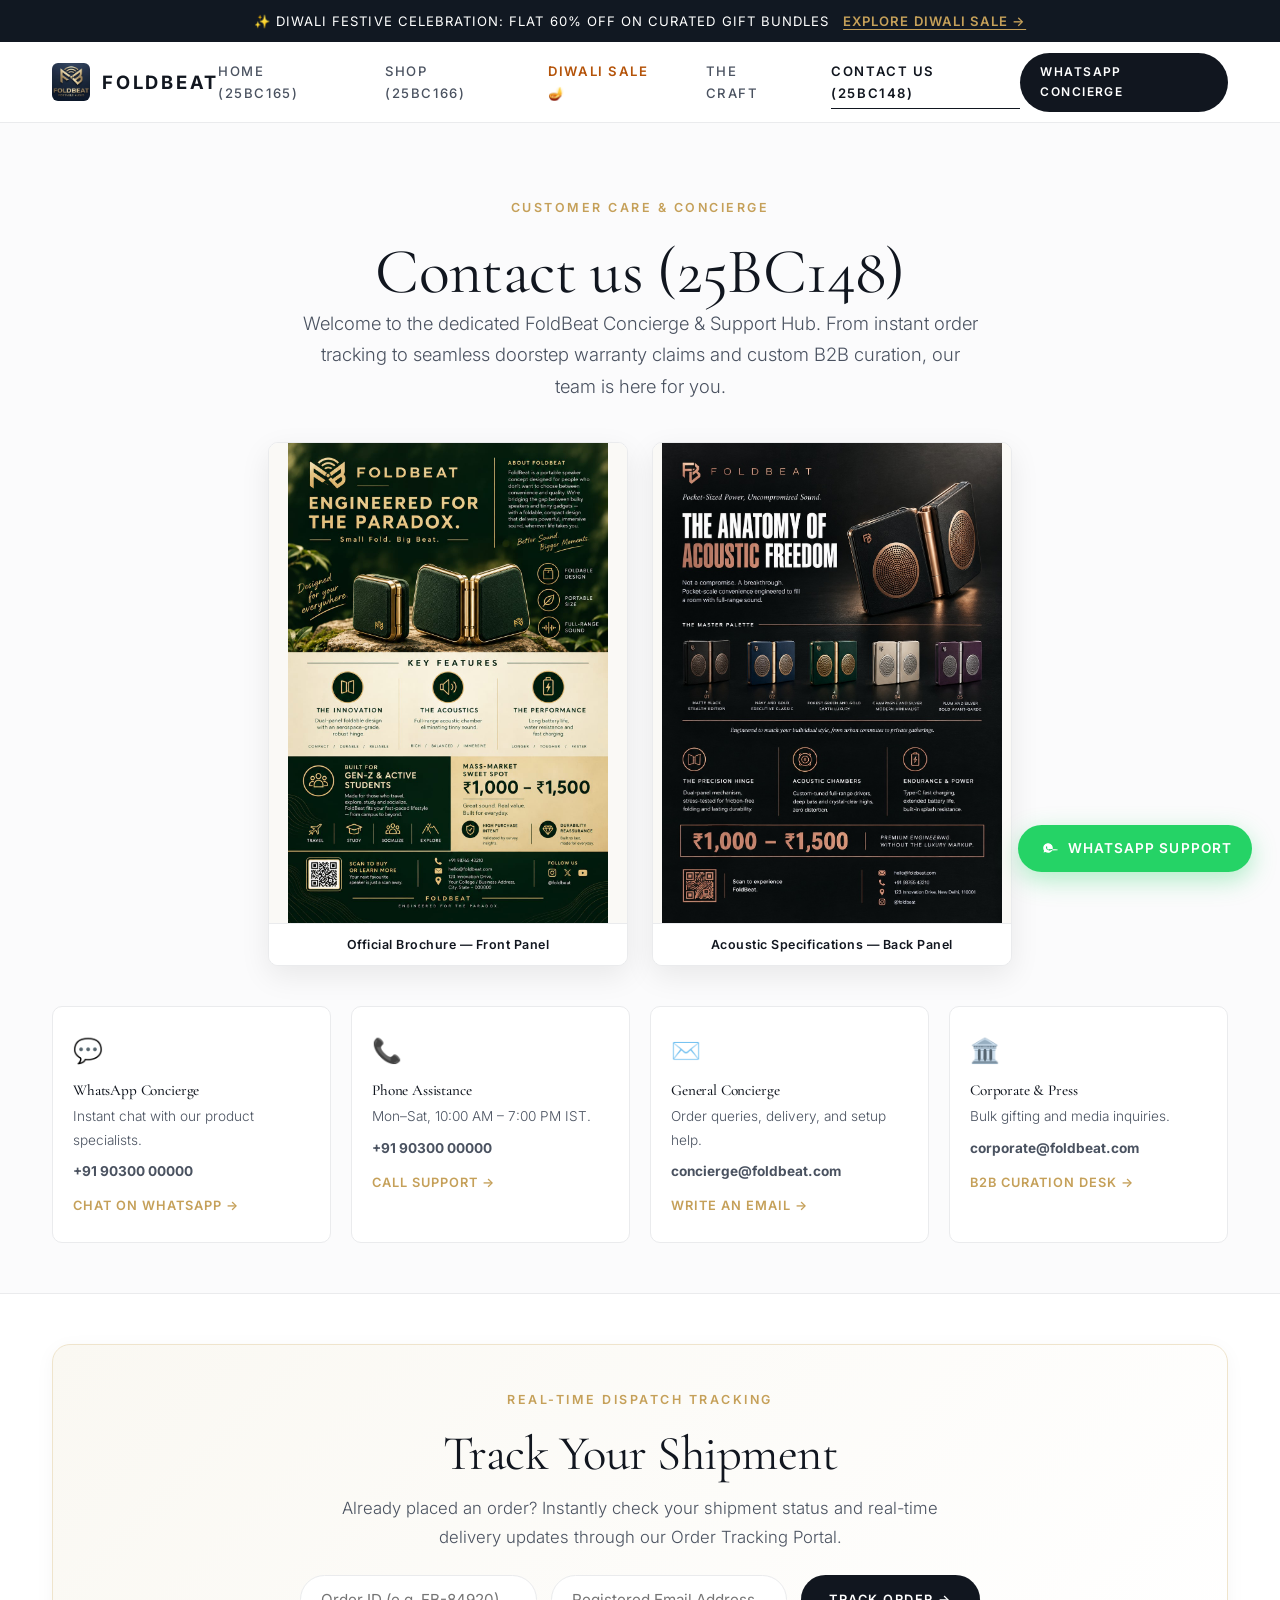
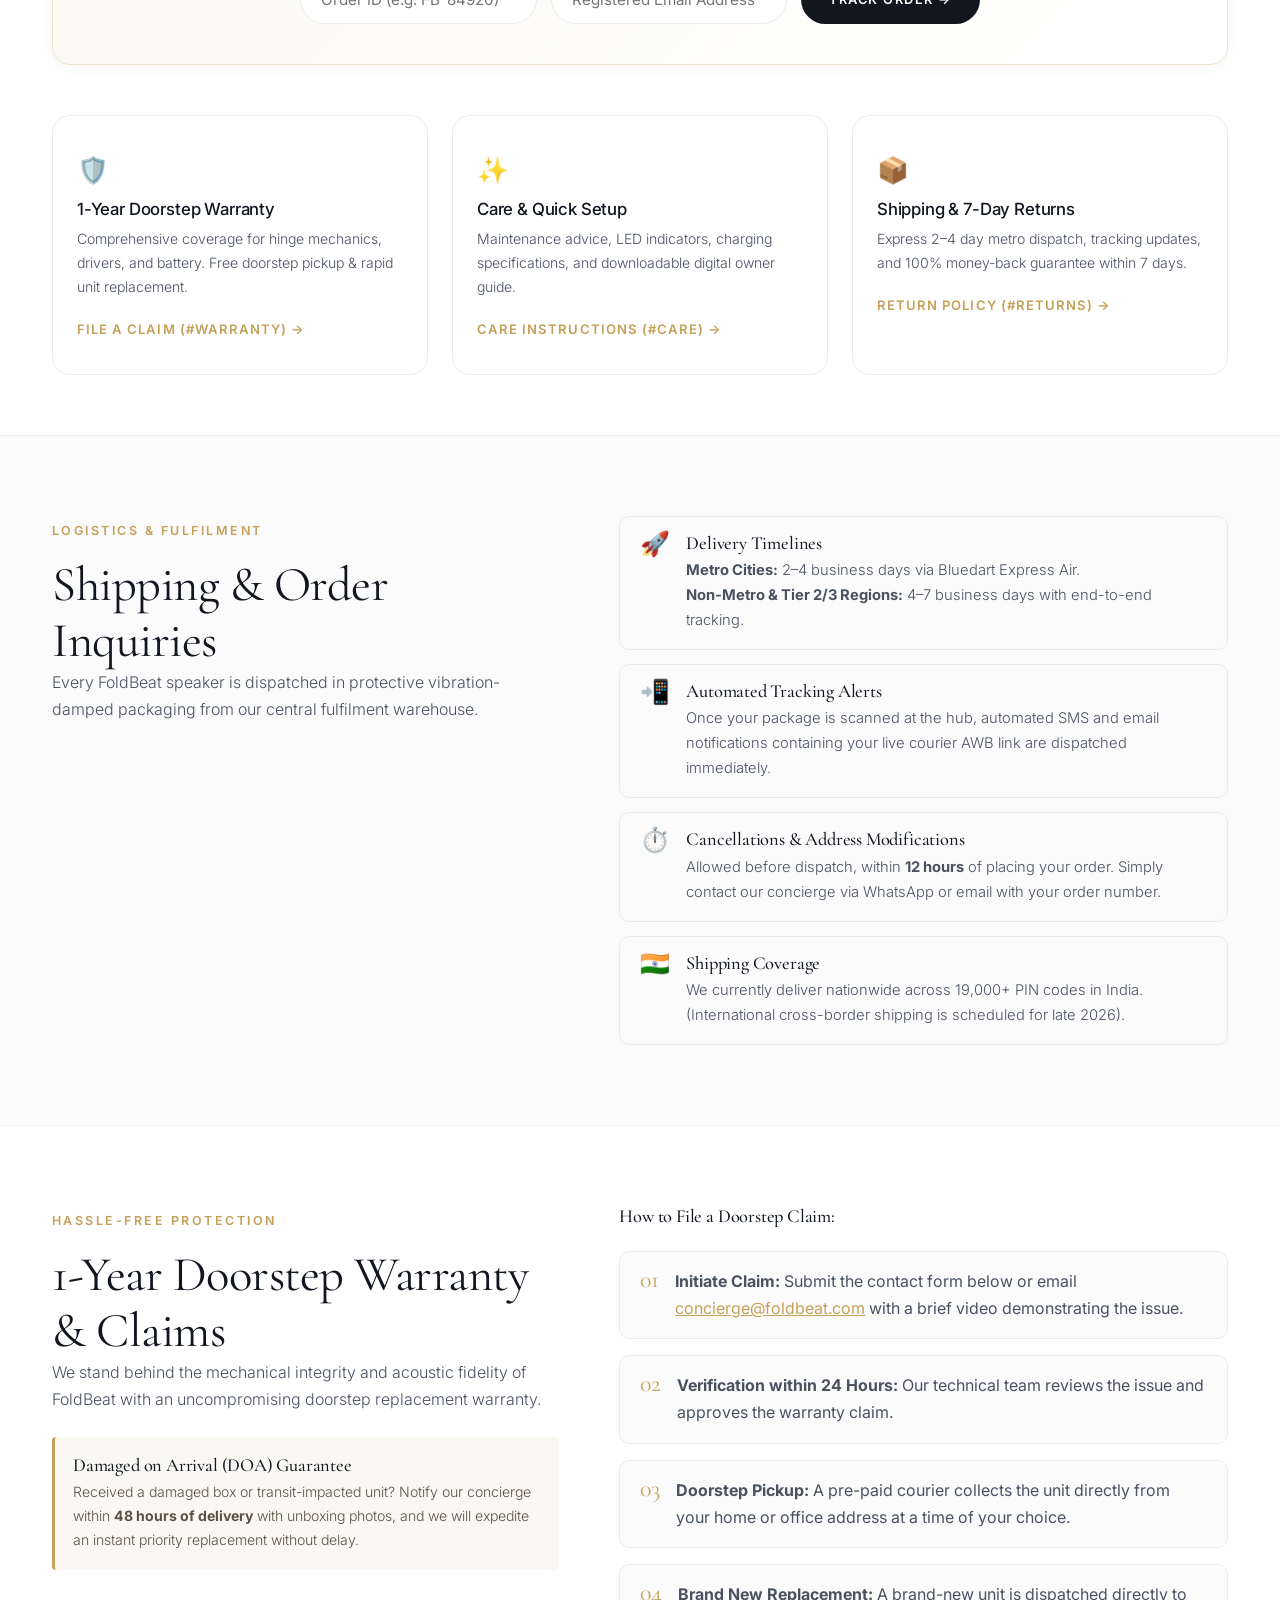
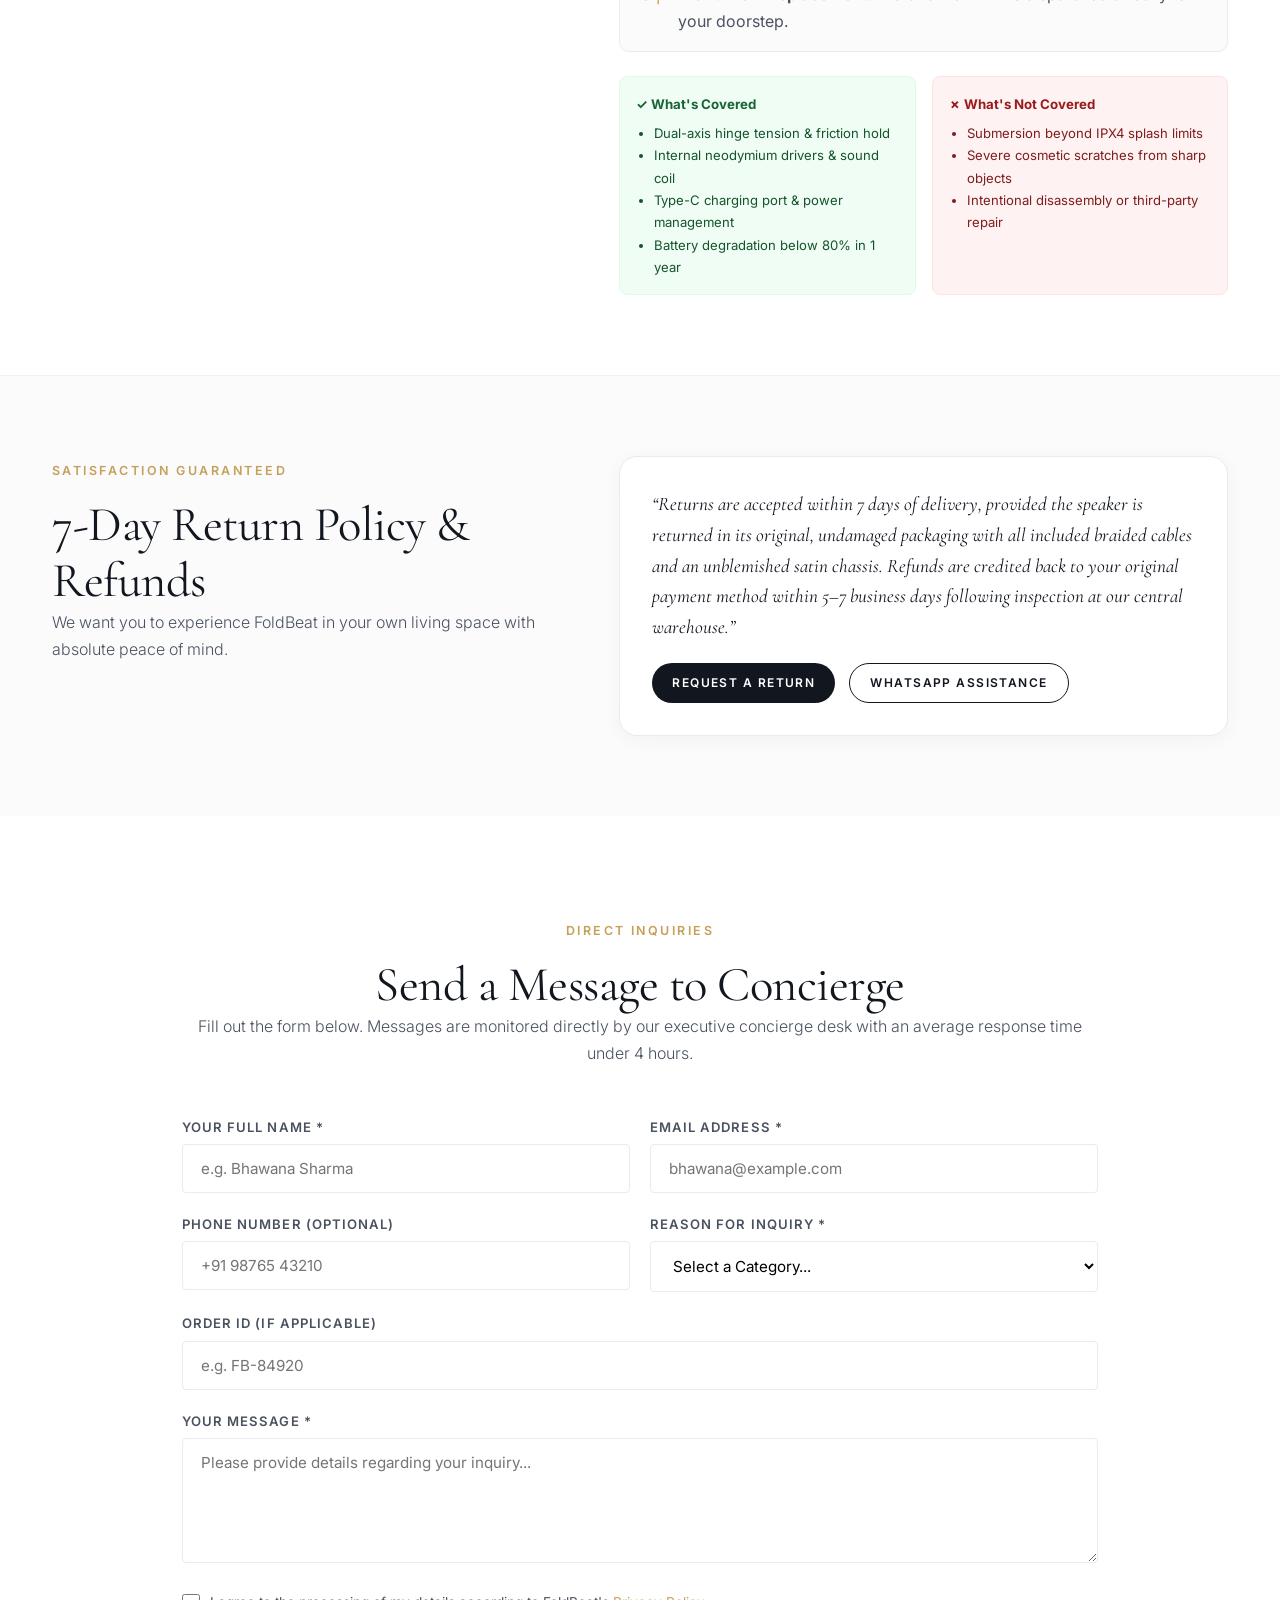
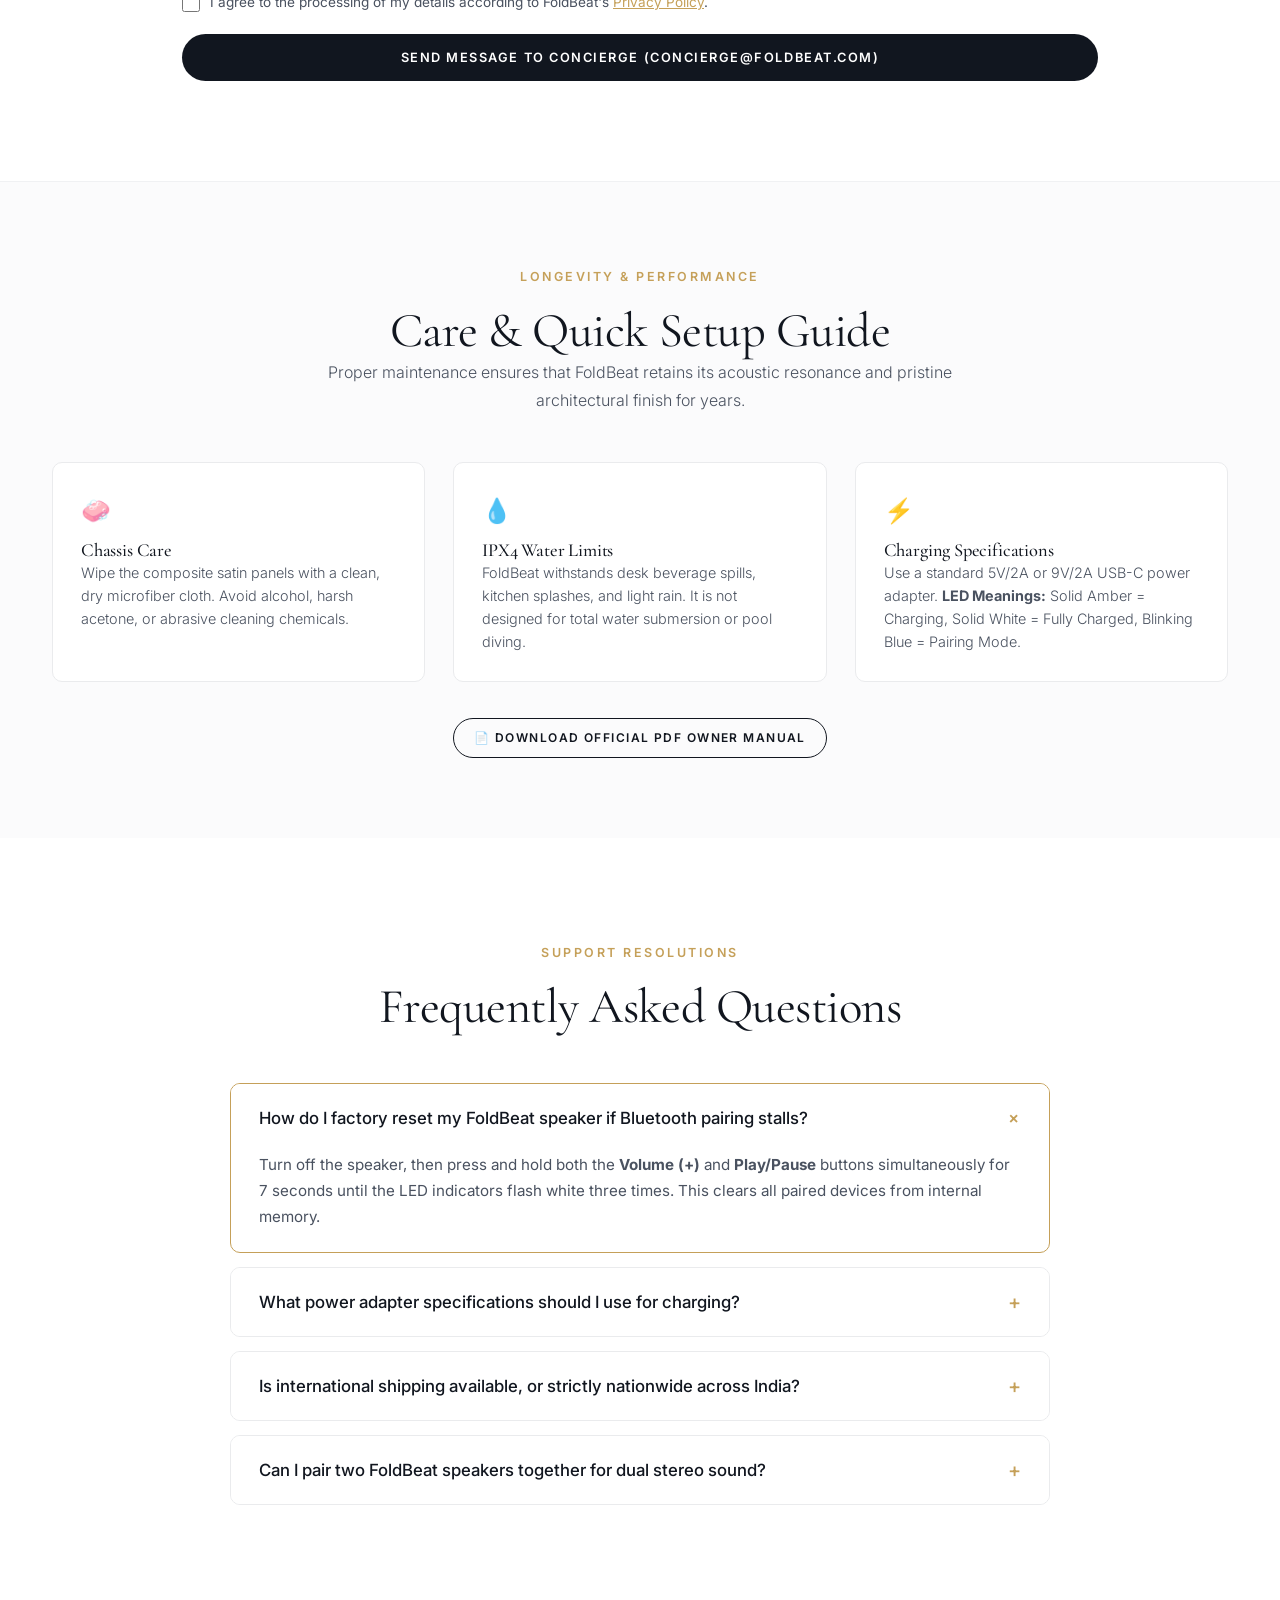
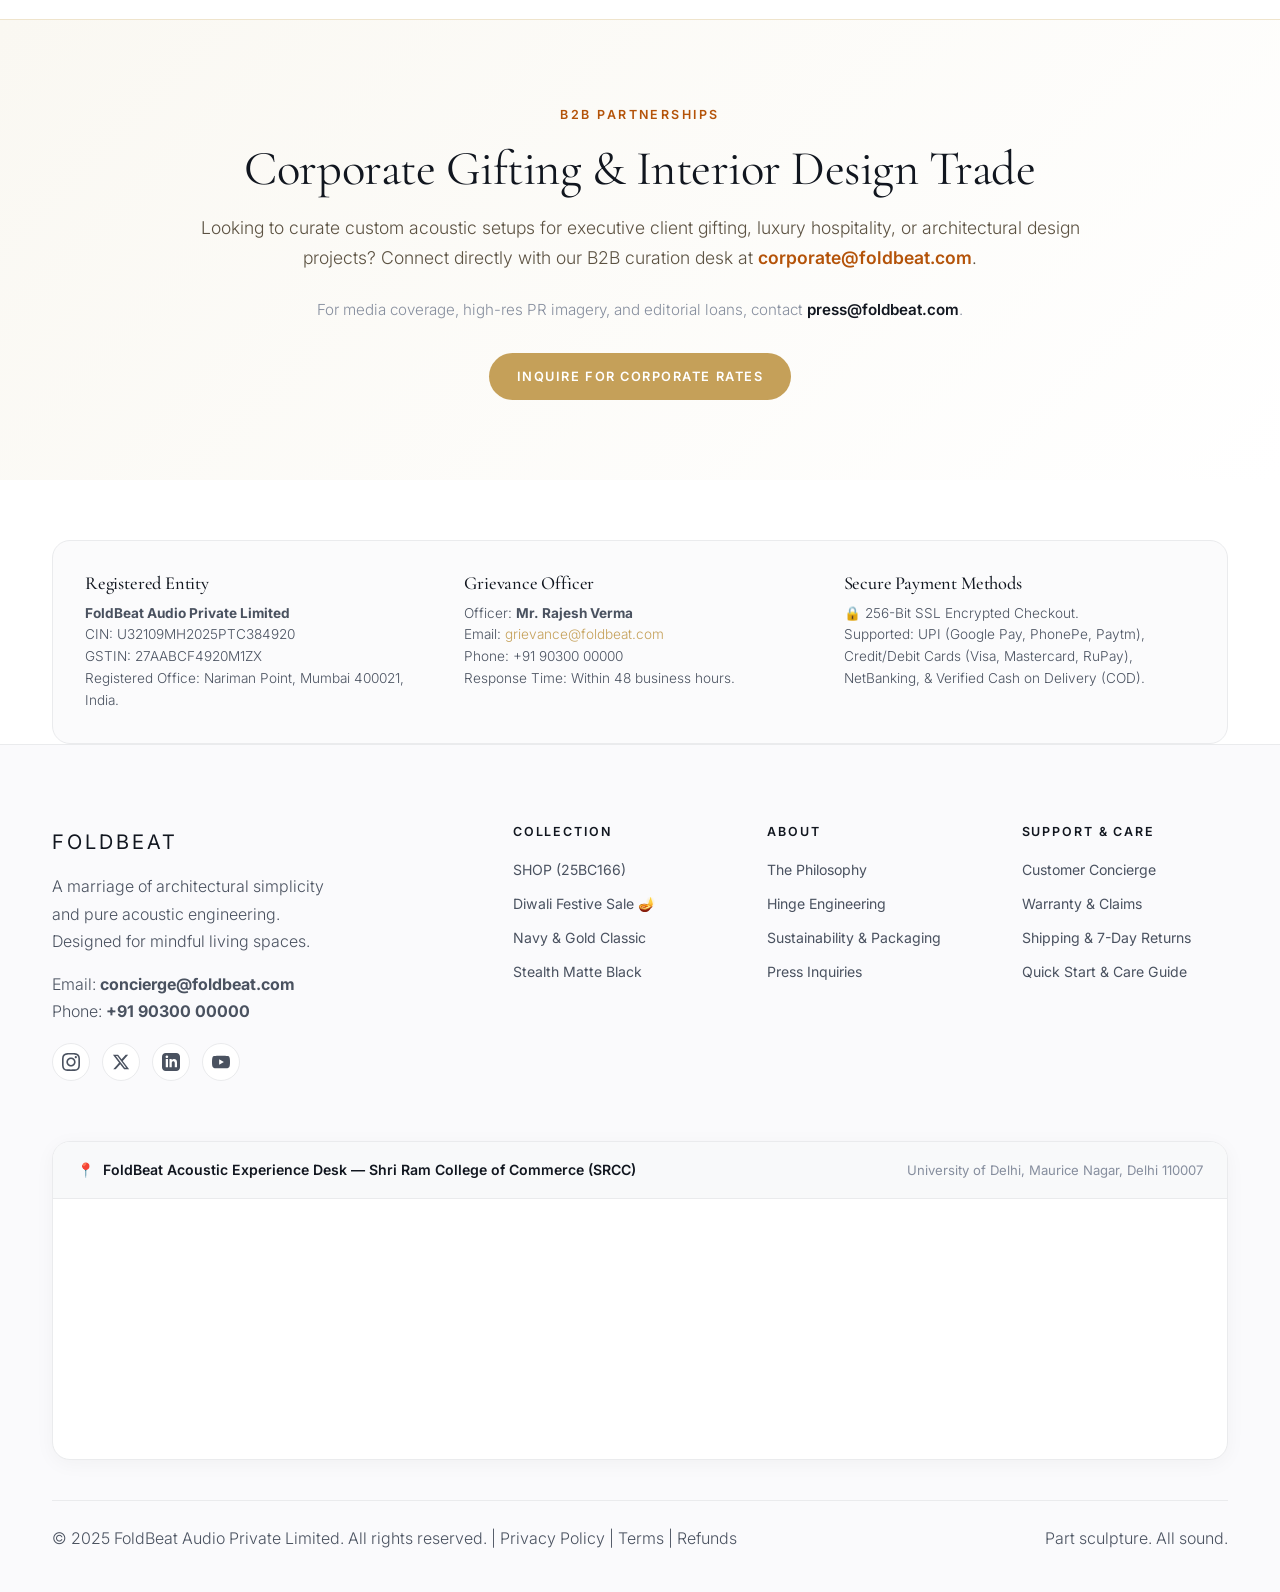
==== contact.html @ 32219fda "Fix pamphlet flyer display: small size, side-by-side layout, and clean un-distorted aspect ratio" ====
<!DOCTYPE html>
<html lang="en">
<head>
  <meta charset="UTF-8">
  <meta name="viewport" content="width=device-width, initial-scale=1.0">
  <title>Contact us (25BC148) | FoldBeat Support Hub & Concierge</title>
  
  <meta name="description" content="Official FoldBeat Support Hub: Order tracking, 1-year doorstep warranty claims, hassle-free returns, care guide, WhatsApp concierge, and corporate gifting.">
  <link rel="stylesheet" href="css/styles.css">
</head>
<body>

  <!-- Festive Promo Strip -->
  <div class="pantheone-promo-strip">
    <span>✨ Diwali Festive Celebration: Flat 60% Off on Curated Gift Bundles</span>
    <a href="diwali-sale.html">Explore Diwali Sale →</a>
  </div>

  <!-- Minimalist Header -->
  <header class="pantheone-header">
    <div class="container pantheone-header__inner">
      <a href="index.html" class="brand-emblem-wrap">
        <img src="images/foldbeat-logo-badge.jpg" alt="FoldBeat Emblem">
        <span class="brand-title">FoldBeat</span>
      </a>

      <nav class="pantheone-nav">
        <a href="index.html">HOME (25BC165)</a>
        <a href="shop.html">SHOP (25BC166)</a>
        <a href="diwali-sale.html" class="nav-diwali-tag">Diwali Sale 🪔</a>
        <a href="story.html">The Craft</a>
        <a href="contact.html" class="active">Contact us (25BC148)</a>
      </nav>

      <div class="header-actions">
        <a href="https://wa.me/919030000000?text=Hello%20FoldBeat%20Concierge,%20I%20have%20an%20inquiry%20regarding%20my%20speaker" target="_blank" rel="noopener" class="btn-pantheone btn-dark btn-sm">WhatsApp Concierge</a>
      </div>
    </div>
  </header>

  <main>

    <!-- 1. Hero & Starting Feature Images -->
    <section class="support-hero-section">
      <div class="container">
        <span class="editorial-sub">Customer Care & Concierge</span>
        <h1>Contact us (25BC148)</h1>
        <p style="font-size: 1.15rem; color: var(--text-secondary); max-width: 680px; margin-inline: auto;">
          Welcome to the dedicated FoldBeat Concierge & Support Hub. From instant order tracking to seamless doorstep warranty claims and custom B2B curation, our team is here for you.
        </p>

        <!-- Starting Featured Pamphlet / Flyer (Small & Side-by-Side) -->
        <div class="pamphlet-display-section">
          <div class="pamphlet-side-by-side">
            <div class="pamphlet-card">
              <img src="images/bhawana-1-148.jpeg" alt="FoldBeat Official Pamphlet Front (25BC148)">
              <div class="pamphlet-card-label">Official Brochure — Front Panel</div>
            </div>
            <div class="pamphlet-card">
              <img src="images/bhawana-2-148.jpeg" alt="FoldBeat Official Pamphlet Back (25BC148)">
              <div class="pamphlet-card-label">Acoustic Specifications — Back Panel</div>
            </div>
          </div>
        </div>

        <!-- 2. Quick Contact Cards -->
        <div class="contact-quick-cards-grid">
          <div class="contact-quick-card">
            <div class="card-icon">💬</div>
            <h4>WhatsApp Concierge</h4>
            <p>Instant chat with our product specialists.</p>
            <p><strong>+91 90300 00000</strong></p>
            <a href="https://wa.me/919030000000?text=Hi%20FoldBeat%20Support" target="_blank" rel="noopener" class="card-action">Chat on WhatsApp →</a>
          </div>

          <div class="contact-quick-card">
            <div class="card-icon">📞</div>
            <h4>Phone Assistance</h4>
            <p>Mon–Sat, 10:00 AM – 7:00 PM IST.</p>
            <p><strong>+91 90300 00000</strong></p>
            <a href="tel:+919030000000" class="card-action">Call Support →</a>
          </div>

          <div class="contact-quick-card">
            <div class="card-icon">✉️</div>
            <h4>General Concierge</h4>
            <p>Order queries, delivery, and setup help.</p>
            <p><strong>concierge@foldbeat.com</strong></p>
            <a href="mailto:concierge@foldbeat.com" class="card-action">Write An Email →</a>
          </div>

          <div class="contact-quick-card">
            <div class="card-icon">🏛️</div>
            <h4>Corporate & Press</h4>
            <p>Bulk gifting and media inquiries.</p>
            <p><strong>corporate@foldbeat.com</strong></p>
            <a href="mailto:corporate@foldbeat.com" class="card-action">B2B Curation Desk →</a>
          </div>
        </div>

      </div>
    </section>

    <!-- 3. Prominent Order Tracking Portal -->
    <section class="container" style="padding-top: 10px;">
      <div class="order-tracker-card">
        <span class="editorial-sub" style="color: var(--accent-gold);">Real-Time Dispatch Tracking</span>
        <h2 style="margin-bottom: 12px;">Track Your Shipment</h2>
        <p style="max-width: 620px; margin-inline: auto; font-size: 1.05rem;">
          Already placed an order? Instantly check your shipment status and real-time delivery updates through our Order Tracking Portal.
        </p>

        <form class="order-tracker-form" onsubmit="event.preventDefault(); alert('Order Status for ' + document.getElementById('track-order-num').value + ':\n\nStatus: Dispatched via Bluedart Express Air ✈️\nEstimated Delivery: 2 Business Days\nTracking AWB: FB-' + Math.floor(100000 + Math.random() * 900000));">
          <input type="text" id="track-order-num" class="order-tracker-input" placeholder="Order ID (e.g. FB-84920)" required>
          <input type="email" class="order-tracker-input" placeholder="Registered Email Address" required>
          <button type="submit" class="btn-pantheone btn-dark">Track Order →</button>
        </form>
      </div>
    </section>

    <!-- 4. Support Cards with Anchors (Fixing dead links) -->
    <section class="container" style="padding-bottom: 60px;">
      <div class="support-cards-grid">
        <div class="support-card">
          <div style="font-size: 1.6rem; color: var(--accent-gold); margin-bottom: 8px;">🛡️</div>
          <h4>1-Year Doorstep Warranty</h4>
          <p>Comprehensive coverage for hinge mechanics, drivers, and battery. Free doorstep pickup & rapid unit replacement.</p>
          <a href="#warranty" class="link-action">File A Claim (#warranty) →</a>
        </div>

        <div class="support-card">
          <div style="font-size: 1.6rem; color: var(--accent-gold); margin-bottom: 8px;">✨</div>
          <h4>Care & Quick Setup</h4>
          <p>Maintenance advice, LED indicators, charging specifications, and downloadable digital owner guide.</p>
          <a href="#care" class="link-action">Care Instructions (#care) →</a>
        </div>

        <div class="support-card">
          <div style="font-size: 1.6rem; color: var(--accent-gold); margin-bottom: 8px;">📦</div>
          <h4>Shipping & 7-Day Returns</h4>
          <p>Express 2–4 day metro dispatch, tracking updates, and 100% money-back guarantee within 7 days.</p>
          <a href="#returns" class="link-action">Return Policy (#returns) →</a>
        </div>
      </div>
    </section>

    <!-- 5. Shipping & Order Inquiries (#shipping) -->
    <section id="shipping" class="support-policy-section" style="background: var(--bg-stone);">
      <div class="container">
        <div class="support-policy-grid">
          <div>
            <span class="editorial-sub">Logistics & Fulfilment</span>
            <h2>Shipping & Order Inquiries</h2>
            <p>Every FoldBeat speaker is dispatched in protective vibration-damped packaging from our central fulfilment warehouse.</p>
          </div>
          <div>
            <div class="support-step-item" style="margin-bottom: 14px;">
              <div class="support-step-num">🚀</div>
              <div>
                <h4 style="margin-bottom: 4px;">Delivery Timelines</h4>
                <p style="font-size: 0.92rem;"><strong>Metro Cities:</strong> 2–4 business days via Bluedart Express Air.<br><strong>Non-Metro & Tier 2/3 Regions:</strong> 4–7 business days with end-to-end tracking.</p>
              </div>
            </div>

            <div class="support-step-item" style="margin-bottom: 14px;">
              <div class="support-step-num">📲</div>
              <div>
                <h4 style="margin-bottom: 4px;">Automated Tracking Alerts</h4>
                <p style="font-size: 0.92rem;">Once your package is scanned at the hub, automated SMS and email notifications containing your live courier AWB link are dispatched immediately.</p>
              </div>
            </div>

            <div class="support-step-item" style="margin-bottom: 14px;">
              <div class="support-step-num">⏱️</div>
              <div>
                <h4 style="margin-bottom: 4px;">Cancellations & Address Modifications</h4>
                <p style="font-size: 0.92rem;">Allowed before dispatch, within <strong>12 hours</strong> of placing your order. Simply contact our concierge via WhatsApp or email with your order number.</p>
              </div>
            </div>

            <div class="support-step-item">
              <div class="support-step-num">🇮🇳</div>
              <div>
                <h4 style="margin-bottom: 4px;">Shipping Coverage</h4>
                <p style="font-size: 0.92rem;">We currently deliver nationwide across 19,000+ PIN codes in India. (International cross-border shipping is scheduled for late 2026).</p>
              </div>
            </div>
          </div>
        </div>
      </div>
    </section>

    <!-- 6. Warranty & Claims (#warranty) -->
    <section id="warranty" class="support-policy-section">
      <div class="container">
        <div class="support-policy-grid">
          <div>
            <span class="editorial-sub">Hassle-Free Protection</span>
            <h2>1-Year Doorstep Warranty & Claims</h2>
            <p>We stand behind the mechanical integrity and acoustic fidelity of FoldBeat with an uncompromising doorstep replacement warranty.</p>
            
            <div style="background: #FAF8F2; border-left: 3px solid var(--accent-gold); padding: 18px; border-radius: 4px; margin-top: 24px;">
              <h4 style="color: #111822; margin-bottom: 4px;">Damaged on Arrival (DOA) Guarantee</h4>
              <p style="font-size: 0.88rem; color: #5C5242; margin: 0;">
                Received a damaged box or transit-impacted unit? Notify our concierge within <strong>48 hours of delivery</strong> with unboxing photos, and we will expedite an instant priority replacement without delay.
              </p>
            </div>
          </div>

          <div>
            <h4 style="margin-bottom: 12px;">How to File a Doorstep Claim:</h4>
            <div class="support-steps-list">
              <div class="support-step-item">
                <div class="support-step-num">01</div>
                <div>
                  <strong>Initiate Claim:</strong> Submit the contact form below or email <a href="mailto:concierge@foldbeat.com" style="color: var(--accent-gold); text-decoration: underline;">concierge@foldbeat.com</a> with a brief video demonstrating the issue.
                </div>
              </div>
              <div class="support-step-item">
                <div class="support-step-num">02</div>
                <div>
                  <strong>Verification within 24 Hours:</strong> Our technical team reviews the issue and approves the warranty claim.
                </div>
              </div>
              <div class="support-step-item">
                <div class="support-step-num">03</div>
                <div>
                  <strong>Doorstep Pickup:</strong> A pre-paid courier collects the unit directly from your home or office address at a time of your choice.
                </div>
              </div>
              <div class="support-step-item">
                <div class="support-step-num">04</div>
                <div>
                  <strong>Brand New Replacement:</strong> A brand-new unit is dispatched directly to your doorstep.
                </div>
              </div>
            </div>

            <div style="display: grid; grid-template-columns: 1fr 1fr; gap: 16px; margin-top: 24px;">
              <div style="background: #F0FDF4; border: 1px solid #DCFCE7; padding: 16px; border-radius: 8px;">
                <h5 style="color: #166534; margin-bottom: 6px;">✓ What's Covered</h5>
                <ul style="font-size: 0.82rem; color: #14532D; padding-left: 18px; margin: 0;">
                  <li>Dual-axis hinge tension & friction hold</li>
                  <li>Internal neodymium drivers & sound coil</li>
                  <li>Type-C charging port & power management</li>
                  <li>Battery degradation below 80% in 1 year</li>
                </ul>
              </div>

              <div style="background: #FEF2F2; border: 1px solid #FEE2E2; padding: 16px; border-radius: 8px;">
                <h5 style="color: #991B1B; margin-bottom: 6px;">✗ What's Not Covered</h5>
                <ul style="font-size: 0.82rem; color: #7F1D1D; padding-left: 18px; margin: 0;">
                  <li>Submersion beyond IPX4 splash limits</li>
                  <li>Severe cosmetic scratches from sharp objects</li>
                  <li>Intentional disassembly or third-party repair</li>
                </ul>
              </div>
            </div>

          </div>
        </div>
      </div>
    </section>

    <!-- 7. Returns & Refunds (#returns) -->
    <section id="returns" class="support-policy-section" style="background: var(--bg-stone);">
      <div class="container">
        <div class="support-policy-grid">
          <div>
            <span class="editorial-sub">Satisfaction Guaranteed</span>
            <h2>7-Day Return Policy & Refunds</h2>
            <p>
              We want you to experience FoldBeat in your own living space with absolute peace of mind.
            </p>
          </div>
          <div>
            <div style="background: #FFFFFF; border: 1px solid var(--border-light); border-radius: var(--radius-lg); padding: 32px; box-shadow: var(--shadow-subtle);">
              <blockquote style="font-family: var(--font-serif); font-size: 1.2rem; color: var(--text-primary); font-style: italic; line-height: 1.6; margin-bottom: 20px;">
                “Returns are accepted within 7 days of delivery, provided the speaker is returned in its original, undamaged packaging with all included braided cables and an unblemished satin chassis. Refunds are credited back to your original payment method within 5–7 business days following inspection at our central warehouse.”
              </blockquote>
              <div style="display: flex; gap: 14px; flex-wrap: wrap;">
                <a href="#contact" class="btn-pantheone btn-dark btn-sm">Request a Return</a>
                <a href="https://wa.me/919030000000?text=I%20would%20like%20to%20request%20a%20return" class="btn-pantheone btn-outline btn-sm">WhatsApp Assistance</a>
              </div>
            </div>
          </div>
        </div>
      </div>
    </section>

    <!-- 8. Interactive Contact Form with Validation & Reason Dropdown -->
    <section id="contact" style="padding: 100px 0;">
      <div class="container container-narrow">
        <div style="text-align: center; margin-bottom: 48px;">
          <span class="editorial-sub">Direct Inquiries</span>
          <h2>Send a Message to Concierge</h2>
          <p>Fill out the form below. Messages are monitored directly by our executive concierge desk with an average response time under 4 hours.</p>
        </div>

        <form id="support-contact-form" style="display: flex; flex-direction: column; gap: 20px;" onsubmit="event.preventDefault(); alert('✨ Thank you, ' + document.getElementById('cf-name').value + '!\n\nYour support ticket has been logged and sent to concierge@foldbeat.com.\nA confirmation receipt has been dispatched to ' + document.getElementById('cf-email').value + '. Our team will respond within 4 hours.'); this.reset();">
          
          <div style="display: grid; grid-template-columns: 1fr 1fr; gap: 20px;">
            <div>
              <label for="cf-name" style="font-size: 0.82rem; font-weight: 600; text-transform: uppercase; letter-spacing: 0.08em; display: block; margin-bottom: 6px;">Your Full Name *</label>
              <input type="text" id="cf-name" required placeholder="e.g. Bhawana Sharma" style="width: 100%; padding: 14px 18px; border: 1px solid var(--border-light); border-radius: var(--radius-sm); font-family: inherit; font-size: 0.95rem; outline: none;">
            </div>

            <div>
              <label for="cf-email" style="font-size: 0.82rem; font-weight: 600; text-transform: uppercase; letter-spacing: 0.08em; display: block; margin-bottom: 6px;">Email Address *</label>
              <input type="email" id="cf-email" required placeholder="bhawana@example.com" style="width: 100%; padding: 14px 18px; border: 1px solid var(--border-light); border-radius: var(--radius-sm); font-family: inherit; font-size: 0.95rem; outline: none;">
            </div>
          </div>

          <div style="display: grid; grid-template-columns: 1fr 1fr; gap: 20px;">
            <div>
              <label for="cf-phone" style="font-size: 0.82rem; font-weight: 600; text-transform: uppercase; letter-spacing: 0.08em; display: block; margin-bottom: 6px;">Phone Number (Optional)</label>
              <input type="tel" id="cf-phone" placeholder="+91 98765 43210" style="width: 100%; padding: 14px 18px; border: 1px solid var(--border-light); border-radius: var(--radius-sm); font-family: inherit; font-size: 0.95rem; outline: none;">
            </div>

            <div>
              <label for="cf-reason" style="font-size: 0.82rem; font-weight: 600; text-transform: uppercase; letter-spacing: 0.08em; display: block; margin-bottom: 6px;">Reason for Inquiry *</label>
              <select id="cf-reason" required style="width: 100%; padding: 14px 18px; border: 1px solid var(--border-light); border-radius: var(--radius-sm); font-family: inherit; font-size: 0.95rem; outline: none; background: #FFF;">
                <option value="">Select a Category...</option>
                <option value="Order Tracking">Order & Tracking Inquiry</option>
                <option value="Warranty Claim">1-Year Warranty Claim</option>
                <option value="7-Day Return">7-Day Return & Refund</option>
                <option value="Press">Press & Media Inquiries</option>
                <option value="Corporate Gifting">Corporate Gifting & B2B Trade</option>
                <option value="Other">Other Question</option>
              </select>
            </div>
          </div>

          <div>
            <label for="cf-order" style="font-size: 0.82rem; font-weight: 600; text-transform: uppercase; letter-spacing: 0.08em; display: block; margin-bottom: 6px;">Order ID (If Applicable)</label>
            <input type="text" id="cf-order" placeholder="e.g. FB-84920" style="width: 100%; padding: 14px 18px; border: 1px solid var(--border-light); border-radius: var(--radius-sm); font-family: inherit; font-size: 0.95rem; outline: none;">
          </div>

          <div>
            <label for="cf-message" style="font-size: 0.82rem; font-weight: 600; text-transform: uppercase; letter-spacing: 0.08em; display: block; margin-bottom: 6px;">Your Message *</label>
            <textarea id="cf-message" rows="5" required placeholder="Please provide details regarding your inquiry..." style="width: 100%; padding: 14px 18px; border: 1px solid var(--border-light); border-radius: var(--radius-sm); font-family: inherit; font-size: 0.95rem; outline: none;"></textarea>
          </div>

          <div style="display: flex; align-items: center; gap: 10px;">
            <input type="checkbox" id="cf-consent" required style="width: 18px; height: 18px; accent-color: var(--accent-gold);">
            <label for="cf-consent" style="font-size: 0.85rem; color: var(--text-secondary);">
              I agree to the processing of my details according to FoldBeat's <a href="#trust" style="color: var(--accent-gold); text-decoration: underline;">Privacy Policy</a>.
            </label>
          </div>

          <!-- Honeypot spam field for bots -->
          <input type="text" style="display:none;" tabindex="-1" autocomplete="off">

          <button type="submit" class="btn-pantheone btn-dark" style="width: 100%; padding: 16px;">
            Send Message To Concierge (concierge@foldbeat.com)
          </button>
        </form>

      </div>
    </section>

    <!-- 9. Care & Quick Setup Guide (#care, #guide) -->
    <section id="care" class="support-policy-section" style="background: var(--bg-stone);">
      <div class="container">
        <div style="text-align: center; max-width: 680px; margin-inline: auto; margin-bottom: 48px;">
          <span class="editorial-sub">Longevity & Performance</span>
          <h2>Care & Quick Setup Guide</h2>
          <p>Proper maintenance ensures that FoldBeat retains its acoustic resonance and pristine architectural finish for years.</p>
        </div>

        <div style="display: grid; grid-template-columns: repeat(3, 1fr); gap: 28px;">
          <div style="background: #FFFFFF; border: 1px solid var(--border-light); border-radius: var(--radius-md); padding: 28px;">
            <div style="font-size: 1.5rem; color: var(--accent-gold); margin-bottom: 8px;">🧼</div>
            <h4>Chassis Care</h4>
            <p style="font-size: 0.9rem; line-height: 1.6;">Wipe the composite satin panels with a clean, dry microfiber cloth. Avoid alcohol, harsh acetone, or abrasive cleaning chemicals.</p>
          </div>

          <div style="background: #FFFFFF; border: 1px solid var(--border-light); border-radius: var(--radius-md); padding: 28px;">
            <div style="font-size: 1.5rem; color: var(--accent-gold); margin-bottom: 8px;">💧</div>
            <h4>IPX4 Water Limits</h4>
            <p style="font-size: 0.9rem; line-height: 1.6;">FoldBeat withstands desk beverage spills, kitchen splashes, and light rain. It is not designed for total water submersion or pool diving.</p>
          </div>

          <div style="background: #FFFFFF; border: 1px solid var(--border-light); border-radius: var(--radius-md); padding: 28px;">
            <div style="font-size: 1.5rem; color: var(--accent-gold); margin-bottom: 8px;">⚡</div>
            <h4>Charging Specifications</h4>
            <p style="font-size: 0.9rem; line-height: 1.6;">Use a standard 5V/2A or 9V/2A USB-C power adapter. <strong>LED Meanings:</strong> Solid Amber = Charging, Solid White = Fully Charged, Blinking Blue = Pairing Mode.</p>
          </div>
        </div>

        <div style="text-align: center; margin-top: 36px;">
          <a href="#" onclick="event.preventDefault(); alert('Downloading FoldBeat Official PDF Owner Guide & Technical Manual (v2.4)...');" class="btn-pantheone btn-outline btn-sm">📄 Download Official PDF Owner Manual</a>
        </div>
      </div>
    </section>

    <!-- 10. FAQ Accordion (Support-Focused) -->
    <section class="faq-section" style="background: #FFFFFF;">
      <div class="container">
        <div style="text-align: center; max-width: 600px; margin-inline: auto;">
          <span class="editorial-sub">Support Resolutions</span>
          <h2>Frequently Asked Questions</h2>
        </div>

        <div class="faq-wrap">
          <div class="faq-item open">
            <button class="faq-question">
              <span>How do I factory reset my FoldBeat speaker if Bluetooth pairing stalls?</span>
              <span class="faq-icon">+</span>
            </button>
            <div class="faq-answer">
              Turn off the speaker, then press and hold both the <strong>Volume (+)</strong> and <strong>Play/Pause</strong> buttons simultaneously for 7 seconds until the LED indicators flash white three times. This clears all paired devices from internal memory.
            </div>
          </div>

          <div class="faq-item">
            <button class="faq-question">
              <span>What power adapter specifications should I use for charging?</span>
              <span class="faq-icon">+</span>
            </button>
            <div class="faq-answer">
              FoldBeat works with any standard USB-C charger rated 5V/2A (10W) or higher. Fast charging is supported with standard USB Power Delivery (PD) adapters up to 20W without battery damage.
            </div>
          </div>

          <div class="faq-item">
            <button class="faq-question">
              <span>Is international shipping available, or strictly nationwide across India?</span>
              <span class="faq-icon">+</span>
            </button>
            <div class="faq-answer">
              We currently ship across all 28 states and union territories in India with free express air shipping. Global international orders are slated to open in Q4 2026.
            </div>
          </div>

          <div class="faq-item">
            <button class="faq-question">
              <span>Can I pair two FoldBeat speakers together for dual stereo sound?</span>
              <span class="faq-icon">+</span>
            </button>
            <div class="faq-answer">
              Yes. With True Wireless Stereo (TWS) link mode, double-click the Play button on both speakers to synchronize left and right stereo channels wirelessly across up to 10 meters.
            </div>
          </div>
        </div>
      </div>
    </section>

    <!-- 11. Corporate Gifting & Interior Design Trade -->
    <section style="padding: 80px 0; background: linear-gradient(135deg, #FAF8F2 0%, #FFFFFF 100%); border-top: 1px solid #EFE4CC;">
      <div class="container container-narrow" style="text-align: center;">
        <span class="editorial-sub" style="color: #B45309;">B2B Partnerships</span>
        <h2 style="margin-bottom: 16px;">Corporate Gifting & Interior Design Trade</h2>
        <p style="font-size: 1.1rem; color: #5C5242; margin-bottom: 24px;">
          Looking to curate custom acoustic setups for executive client gifting, luxury hospitality, or architectural design projects? Connect directly with our B2B curation desk at <a href="mailto:corporate@foldbeat.com" style="color: #B45309; font-weight: 600;">corporate@foldbeat.com</a>.
        </p>
        <p style="font-size: 0.95rem; color: var(--text-muted); margin-bottom: 30px;">
          For media coverage, high-res PR imagery, and editorial loans, contact <a href="mailto:press@foldbeat.com" style="color: var(--text-primary); font-weight: 600;">press@foldbeat.com</a>.
        </p>
        <a href="mailto:corporate@foldbeat.com?subject=Corporate%20Gifting%20Inquiry" class="btn-pantheone btn-gold">Inquire For Corporate Rates</a>
      </div>
    </section>

    <!-- 12. Trust & Legal Information -->
    <section id="trust" class="container">
      <div class="trust-legal-box">
        <div>
          <h4 style="margin-bottom: 8px;">Registered Entity</h4>
          <p style="font-size: 0.85rem; color: var(--text-secondary); line-height: 1.6;">
            <strong>FoldBeat Audio Private Limited</strong><br>
            CIN: U32109MH2025PTC384920<br>
            GSTIN: 27AABCF4920M1ZX<br>
            Registered Office: Nariman Point, Mumbai 400021, India.
          </p>
        </div>

        <div>
          <h4 style="margin-bottom: 8px;">Grievance Officer</h4>
          <p style="font-size: 0.85rem; color: var(--text-secondary); line-height: 1.6;">
            Officer: <strong>Mr. Rajesh Verma</strong><br>
            Email: <a href="mailto:grievance@foldbeat.com" style="color: var(--accent-gold);">grievance@foldbeat.com</a><br>
            Phone: +91 90300 00000<br>
            Response Time: Within 48 business hours.
          </p>
        </div>

        <div>
          <h4 style="margin-bottom: 8px;">Secure Payment Methods</h4>
          <p style="font-size: 0.85rem; color: var(--text-secondary); line-height: 1.6;">
            🔒 256-Bit SSL Encrypted Checkout.<br>
            Supported: UPI (Google Pay, PhonePe, Paytm), Credit/Debit Cards (Visa, Mastercard, RuPay), NetBanking, & Verified Cash on Delivery (COD).
          </p>
        </div>
      </div>
    </section>

  </main>

  <!-- Sticky Floating WhatsApp Concierge Button -->
  <a href="https://wa.me/919030000000?text=Hello%20FoldBeat%20Concierge,%20I%20need%20assistance" target="_blank" rel="noopener" class="floating-whatsapp-btn" aria-label="Chat with FoldBeat Concierge on WhatsApp">
    <svg viewBox="0 0 24 24"><path d="M12.031 6.172c-3.181 0-5.767 2.586-5.768 5.766-.001 1.298.38 2.27 1.019 3.287l-.582 2.128 2.182-.573c.978.58 1.911.928 3.145.929 3.178 0 5.767-2.587 5.768-5.766.001-3.187-2.575-5.77-5.764-5.771zm3.392 8.244c-.144.405-.837.774-1.17.824-.312.045-.634.06-1.809-.427-1.385-.573-2.302-1.954-2.37-2.046-.068-.092-.563-.75-.563-1.429 0-.678.355-1.012.481-1.149.127-.138.277-.172.37-.172.092 0 .185.001.266.005.085.004.198-.032.308.234.114.276.39 9.53.424 1.023.034.492.057.103.012.195-.045.092-.069.15-.138.23-.069.08-.145.18-.207.242-.069.069-.141.144-.06.284.08.138.358.591.768.956.529.471.975.617 1.113.686.138.069.219.06.301-.034.081-.092.346-.402.438-.54.092-.138.185-.115.311-.069.127.046.806.38 9.44.448.138.069.23.103.264.161.034.057.034.333-.11.738z"/></svg>
    <span>WhatsApp Support</span>
  </a>

  <!-- Minimalist Footer with Google Map & Social Links -->
  <footer class="pantheone-footer">
    <div class="container">
      <div class="footer-main-grid">
        <div>
          <div class="footer-brand-title">FoldBeat</div>
          <p style="max-width: 300px; margin-bottom: 16px;">
            A marriage of architectural simplicity and pure acoustic engineering. Designed for mindful living spaces.
          </p>
          <p>Email: <strong>concierge@foldbeat.com</strong></p>
          <p>Phone: <strong>+91 90300 00000</strong></p>

          <!-- Social Media Icons -->
          <div class="footer-social-row">
            <a href="https://instagram.com" target="_blank" rel="noopener" class="social-icon-btn" aria-label="Instagram">
              <svg viewBox="0 0 24 24"><path d="M12 2.163c3.204 0 3.584.012 4.85.07 3.252.148 4.771 1.691 4.919 4.919.058 1.265.069 1.645.069 4.849 0 3.205-.012 3.584-.069 4.849-.149 3.225-1.664 4.771-4.919 4.919-1.266.058-1.644.07-4.85.07-3.204 0-3.584-.012-4.849-.07-3.26-.149-4.771-1.699-4.919-4.92-.058-1.265-.07-1.644-.07-4.849 0-3.204.013-3.583.07-4.849.149-3.227 1.664-4.771 4.919-4.919 1.266-.057 1.645-.069 4.849-.069zm0-2.163c-3.259 0-3.667.014-4.947.072-4.358.2-6.78 2.618-6.98 6.98-.059 1.281-.073 1.689-.073 4.948 0 3.259.014 3.668.072 4.948.2 4.358 2.618 6.78 6.98 6.98 1.281.058 1.689.072 4.948.072 3.259 0 3.668-.014 4.948-.072 4.354-.2 6.782-2.618 6.979-6.98.059-1.28.073-1.689.073-4.948 0-3.259-.014-3.667-.072-4.947-.196-4.354-2.617-6.78-6.979-6.98-1.281-.059-1.69-.073-4.949-.073zm0 5.838c-3.403 0-6.162 2.759-6.162 6.162s2.759 6.163 6.162 6.163 6.162-2.759 6.162-6.163c0-3.403-2.759-6.162-6.162-6.162zm0 10.162c-2.209 0-4-1.79-4-4 0-2.209 1.791-4 4-4s4 1.791 4 4c0 2.21-1.791 4-4 4zm6.406-11.845c-.796 0-1.441.645-1.441 1.44s.645 1.44 1.441 1.44c.795 0 1.439-.645 1.439-1.44s-.644-1.44-1.439-1.44z"/></svg>
            </a>
            <a href="https://twitter.com" target="_blank" rel="noopener" class="social-icon-btn" aria-label="X / Twitter">
              <svg viewBox="0 0 24 24"><path d="M18.244 2.25h3.308l-7.227 8.26 8.502 11.24H16.17l-5.214-6.817L4.99 21.75H1.68l7.73-8.835L1.254 2.25H8.08l4.713 6.231zm-1.161 17.52h1.833L7.084 4.126H5.117z"/></svg>
            </a>
            <a href="https://linkedin.com" target="_blank" rel="noopener" class="social-icon-btn" aria-label="LinkedIn">
              <svg viewBox="0 0 24 24"><path d="M19 0h-14c-2.761 0-5 2.239-5 5v14c0 2.761 2.239 5 5 5h14c2.762 0 5-2.239 5-5v-14c0-2.761-2.238-5-5-5zm-11 19h-3v-11h3v11zm-1.5-12.268c-.966 0-1.75-.79-1.75-1.764s.784-1.764 1.75-1.764 1.75.79 1.75 1.764-.783 1.764-1.75 1.764zm13.5 12.268h-3v-5.604c0-3.368-4-3.113-4 0v5.604h-3v-11h3v1.765c1.396-2.586 7-2.777 7 2.476v6.759z"/></svg>
            </a>
            <a href="https://youtube.com" target="_blank" rel="noopener" class="social-icon-btn" aria-label="YouTube">
              <svg viewBox="0 0 24 24"><path d="M23.498 6.186a3.016 3.016 0 0 0-2.122-2.136C19.505 3.545 12 3.545 12 3.545s-7.505 0-9.377.505A3.017 3.017 0 0 0 .502 6.186C0 8.07 0 12 0 12s0 3.93.502 5.814a3.016 3.016 0 0 0 2.122 2.136c1.871.505 9.376.505 9.376.505s7.505 0 9.377-.505a3.015 3.015 0 0 0 2.122-2.136C24 15.93 24 12 24 12s0-3.93-.502-5.814zM9.545 15.568V8.432L15.818 12l-6.273 3.568z"/></svg>
            </a>
          </div>
        </div>

        <div>
          <h4 class="footer-col-title">Collection</h4>
          <ul class="footer-menu-list">
            <li><a href="shop.html">SHOP (25BC166)</a></li>
            <li><a href="diwali-sale.html">Diwali Festive Sale 🪔</a></li>
            <li><a href="shop.html">Navy & Gold Classic</a></li>
            <li><a href="shop.html">Stealth Matte Black</a></li>
          </ul>
        </div>

        <div>
          <h4 class="footer-col-title">About</h4>
          <ul class="footer-menu-list">
            <li><a href="story.html">The Philosophy</a></li>
            <li><a href="story.html">Hinge Engineering</a></li>
            <li><a href="contact.html#shipping">Sustainability & Packaging</a></li>
            <li><a href="contact.html#contact">Press Inquiries</a></li>
          </ul>
        </div>

        <div>
          <h4 class="footer-col-title">Support & Care</h4>
          <ul class="footer-menu-list">
            <li><a href="contact.html#contact">Customer Concierge</a></li>
            <li><a href="contact.html#warranty">Warranty & Claims</a></li>
            <li><a href="contact.html#returns">Shipping & 7-Day Returns</a></li>
            <li><a href="contact.html#care">Quick Start & Care Guide</a></li>
          </ul>
        </div>
      </div>

      <!-- Embedded Google Map: Shri Ram College of Commerce -->
      <div class="footer-map-container">
        <div class="footer-map-header">
          <div class="footer-map-title">
            <span>📍</span>
            <span>FoldBeat Acoustic Experience Desk — Shri Ram College of Commerce (SRCC)</span>
          </div>
          <div class="footer-map-address">University of Delhi, Maurice Nagar, Delhi 110007</div>
        </div>
        <iframe 
          class="footer-map-iframe" 
          src="https://maps.google.com/maps?q=Shri+Ram+College+of+Commerce+Delhi&t=&z=15&ie=UTF8&iwloc=&output=embed" 
          loading="lazy" 
          title="Shri Ram College of Commerce Location Map"
          allowfullscreen>
        </iframe>
      </div>

      <div class="footer-bottom-bar">
        <p>&copy; 2025 FoldBeat Audio Private Limited. All rights reserved. | <a href="contact.html#trust">Privacy Policy</a> | <a href="contact.html#trust">Terms</a> | <a href="contact.html#returns">Refunds</a></p>
        <p>Part sculpture. All sound.</p>
      </div>
    </div>
  </footer>

  <script src="js/main.js"></script>
</body>
</html>
---- css/styles.css ----
/* ============================================================
   FOLDBEAT — Pantheone Audio Inspired Architecture
   Style: Minimalist, Sculptural, Architectural Luxury
   Background: Pure White (#FFFFFF) & Soft Stone (#FBFBFC)
   Typography: Cormorant Garamond (Editorial Serif) + Inter (Sans)
   ============================================================ */

@import url('https://fonts.googleapis.com/css2?family=Cormorant+Garamond:ital,wght@0,300;0,400;0,500;0,600;1,400;1,600&family=Inter:wght@300;400;500;600;700&display=swap');

:root {
  --bg-white:        #FFFFFF;
  --bg-stone:        #FBFBFC;
  --bg-warm:         #F7F6F4;
  --bg-card:         #FFFFFF;
  --bg-dark:         #111822;

  --text-primary:    #11161F;
  --text-secondary:  #4A5260;
  --text-muted:      #868E9E;
  --text-light:      #B0B6C2;
  --text-white:      #FFFFFF;

  --accent-gold:     #C5A059;
  --accent-gold-soft:#F9F5EC;
  --accent-navy:     #122036;

  --border-light:    #EAEBED;
  --border-subtle:   #F0F1F3;
  --border-gold:     rgba(197, 160, 89, 0.35);

  --font-serif:      'Cormorant Garamond', Georgia, serif;
  --font-sans:       'Inter', -apple-system, BlinkMacSystemFont, sans-serif;

  --radius-sm:       4px;
  --radius-md:       10px;
  --radius-lg:       18px;
  --radius-pill:     9999px;

  --shadow-subtle:   0 4px 20px rgba(0, 0, 0, 0.04);
  --shadow-hover:    0 12px 35px rgba(0, 0, 0, 0.08);

  --container-max:   1240px;
  --container-narrow:980px;
}

/* Base Reset */
*, *::before, *::after {
  box-sizing: border-box;
  margin: 0;
  padding: 0;
}

html {
  scroll-behavior: smooth;
  font-size: 16px;
  background-color: var(--bg-white);
  color: var(--text-primary);
}

body {
  background: var(--bg-white);
  font-family: var(--font-sans);
  color: var(--text-secondary);
  line-height: 1.7;
  -webkit-font-smoothing: antialiased;
}

h1, h2, h3, h4 {
  font-family: var(--font-serif);
  color: var(--text-primary);
  font-weight: 400;
  line-height: 1.15;
  letter-spacing: -0.01em;
}

h1 { font-size: clamp(2.5rem, 5vw, 4.2rem); }
h2 { font-size: clamp(2rem, 3.8vw, 3.2rem); }
h3 { font-size: clamp(1.4rem, 2.2vw, 1.85rem); }
h4 { font-size: 1.15rem; font-weight: 500; }

p {
  font-size: 1rem;
  color: var(--text-secondary);
  font-weight: 300;
}

a {
  color: inherit;
  text-decoration: none;
  transition: color 0.2s ease, opacity 0.2s ease;
}

img {
  display: block;
  max-width: 100%;
}

button {
  font-family: inherit;
  cursor: pointer;
  border: none;
  background: none;
}

.container {
  width: 100%;
  max-width: var(--container-max);
  margin-inline: auto;
  padding-inline: 32px;
}
.container-narrow {
  max-width: var(--container-narrow);
}

/* ============================================================
   TOP FESTIVE ANNOUNCEMENT BANNER
   ============================================================ */
.pantheone-promo-strip {
  background: #111822;
  color: #FFFFFF;
  font-size: 0.82rem;
  font-weight: 400;
  letter-spacing: 0.08em;
  text-transform: uppercase;
  padding: 10px 20px;
  text-align: center;
  display: flex;
  align-items: center;
  justify-content: center;
  gap: 14px;
}
.pantheone-promo-strip a {
  color: var(--accent-gold);
  text-decoration: underline;
  text-underline-offset: 3px;
  font-weight: 600;
}
.pantheone-promo-strip a:hover {
  color: #FFFFFF;
}

/* ============================================================
   MINIMALIST PANTHEONE HEADER
   ============================================================ */
.pantheone-header {
  position: sticky;
  top: 0;
  z-index: 1000;
  background: rgba(255, 255, 255, 0.94);
  backdrop-filter: blur(14px);
  -webkit-backdrop-filter: blur(14px);
  border-bottom: 1px solid var(--border-light);
  transition: all 0.25s ease;
}
.pantheone-header__inner {
  display: flex;
  align-items: center;
  justify-content: space-between;
  height: 80px;
}

.brand-emblem-wrap {
  display: flex;
  align-items: center;
  gap: 12px;
}
.brand-emblem-wrap img {
  height: 38px;
  width: 38px;
  object-fit: cover;
  border-radius: 6px;
}
.brand-title {
  font-family: var(--font-sans);
  font-size: 1.15rem;
  font-weight: 700;
  letter-spacing: 0.15em;
  color: var(--text-primary);
  text-transform: uppercase;
}

/* Main Navigation Menu across all 5 pages */
.pantheone-nav {
  display: flex;
  align-items: center;
  gap: 36px;
}
.pantheone-nav a {
  font-size: 0.82rem;
  font-weight: 500;
  text-transform: uppercase;
  letter-spacing: 0.12em;
  color: var(--text-secondary);
  position: relative;
  padding-block: 4px;
}
.pantheone-nav a::after {
  content: '';
  position: absolute;
  bottom: 0;
  left: 0;
  width: 0%;
  height: 1px;
  background: var(--text-primary);
  transition: width 0.25s ease;
}
.pantheone-nav a:hover::after,
.pantheone-nav a.active::after {
  width: 100%;
}
.pantheone-nav a.active {
  color: var(--text-primary);
  font-weight: 600;
}
.pantheone-nav a.nav-diwali-tag {
  color: #B45309;
  font-weight: 600;
}
.pantheone-nav a.nav-diwali-tag::after {
  background: #B45309;
}

.header-actions {
  display: flex;
  align-items: center;
  gap: 18px;
}

/* Refined Pill Buttons */
.btn-pantheone {
  display: inline-flex;
  align-items: center;
  justify-content: center;
  font-size: 0.8rem;
  font-weight: 600;
  text-transform: uppercase;
  letter-spacing: 0.12em;
  padding: 13px 28px;
  border-radius: var(--radius-pill);
  transition: all 0.25s ease;
}
.btn-dark {
  background: var(--text-primary);
  color: var(--text-white);
}
.btn-dark:hover {
  background: #252F3F;
  transform: translateY(-1px);
}
.btn-gold {
  background: var(--accent-gold);
  color: #FFFFFF;
}
.btn-gold:hover {
  background: #B38F46;
  transform: translateY(-1px);
}
.btn-outline {
  border: 1px solid var(--text-primary);
  color: var(--text-primary);
}
.btn-outline:hover {
  background: var(--text-primary);
  color: var(--text-white);
}
.btn-sm {
  padding: 9px 20px;
  font-size: 0.75rem;
}

/* ============================================================
   PAGE BANNER & HERO SECTIONS (Pantheone Minimalist Style)
   ============================================================ */
.editorial-hero {
  padding: 80px 0 100px;
  background: var(--bg-white);
  text-align: center;
  position: relative;
}
.editorial-sub {
  font-family: var(--font-sans);
  font-size: 0.78rem;
  font-weight: 600;
  text-transform: uppercase;
  letter-spacing: 0.2em;
  color: var(--accent-gold);
  margin-bottom: 16px;
  display: inline-block;
}
.editorial-hero h1 {
  max-width: 850px;
  margin-inline: auto;
  margin-bottom: 24px;
}
.editorial-hero p.lead {
  max-width: 620px;
  margin-inline: auto;
  font-size: 1.15rem;
  color: var(--text-secondary);
  font-weight: 300;
  line-height: 1.7;
  margin-bottom: 40px;
}

/* Large Full-Width Lifestyle Product Stage */
.hero-photo-frame {
  max-width: 1140px;
  margin-inline: auto;
  border-radius: var(--radius-lg);
  overflow: hidden;
  box-shadow: 0 20px 60px rgba(0, 0, 0, 0.07);
}
.hero-photo-frame img {
  width: 100%;
  height: auto;
  display: block;
}

/* ============================================================
   SCULPTURAL HIGHLIGHTS / 2-COLUMN STORYTELLING
   ============================================================ */
.split-feature-section {
  padding: 100px 0;
  border-top: 1px solid var(--border-subtle);
}
.split-feature-grid {
  display: grid;
  grid-template-columns: 1fr 1fr;
  gap: 72px;
  align-items: center;
}
.split-feature-grid.reverse {
  direction: rtl;
}
.split-feature-grid.reverse > * {
  direction: ltr;
}
.split-image-wrap {
  border-radius: var(--radius-lg);
  overflow: hidden;
  box-shadow: var(--shadow-subtle);
  background: var(--bg-stone);
}
.split-image-wrap img {
  width: 100%;
  height: auto;
  display: block;
}
.split-content h2 {
  margin-bottom: 20px;
}
.split-content p {
  font-size: 1.05rem;
  line-height: 1.8;
  margin-bottom: 24px;
}
.feature-spec-pills {
  display: flex;
  gap: 20px;
  margin-top: 28px;
  border-top: 1px solid var(--border-light);
  padding-top: 24px;
}
.spec-pill-item span.number {
  font-family: var(--font-serif);
  font-size: 1.8rem;
  color: var(--text-primary);
  display: block;
  line-height: 1;
  margin-bottom: 4px;
}
.spec-pill-item span.label {
  font-size: 0.75rem;
  text-transform: uppercase;
  letter-spacing: 0.1em;
  color: var(--text-muted);
}

/* ============================================================
   SHOP / PRODUCT PAGE ARCHITECTURE (shop.html)
   ============================================================ */
.shop-hero {
  padding: 60px 0 100px;
}
.shop-grid {
  display: grid;
  grid-template-columns: 1.1fr 0.9fr;
  gap: 60px;
  align-items: start;
}
.shop-sticky-gallery {
  position: sticky;
  top: 100px;
}
.shop-main-frame {
  border-radius: var(--radius-lg);
  overflow: hidden;
  background: var(--bg-stone);
  border: 1px solid var(--border-light);
  padding: 24px;
  text-align: center;
  margin-bottom: 16px;
}
.shop-main-frame img {
  max-height: 480px;
  margin-inline: auto;
  object-fit: contain;
  transition: opacity 0.25s ease;
}
.shop-thumb-row {
  display: grid;
  grid-template-columns: repeat(5, 1fr);
  gap: 12px;
}
.shop-thumb {
  background: var(--bg-stone);
  border: 1.5px solid var(--border-light);
  border-radius: var(--radius-md);
  padding: 6px;
  cursor: pointer;
  transition: all 0.2s ease;
  text-align: center;
}
.shop-thumb img {
  height: 48px;
  margin-inline: auto;
  object-fit: contain;
}
.shop-thumb span {
  font-size: 0.68rem;
  color: var(--text-muted);
  display: block;
  margin-top: 4px;
  font-weight: 500;
}
.shop-thumb.active, .shop-thumb:hover {
  border-color: var(--text-primary);
}
.shop-thumb.active span {
  color: var(--text-primary);
  font-weight: 700;
}

.shop-buy-column {
  padding: 10px 0;
}
.product-edition-tag {
  font-size: 0.75rem;
  text-transform: uppercase;
  letter-spacing: 0.15em;
  color: var(--accent-gold);
  font-weight: 600;
  margin-bottom: 8px;
}
.product-headline {
  font-size: 3rem;
  margin-bottom: 8px;
}
.product-short-desc {
  font-size: 1.05rem;
  color: var(--text-secondary);
  margin-bottom: 24px;
}
.product-pricing-box {
  display: flex;
  align-items: baseline;
  gap: 16px;
  margin-bottom: 24px;
  padding-bottom: 20px;
  border-bottom: 1px solid var(--border-light);
}
.product-pricing-box .live-price {
  font-family: var(--font-serif);
  font-size: 2.8rem;
  color: var(--text-primary);
  font-weight: 600;
}
.product-pricing-box .mrp-price {
  font-size: 1.25rem;
  color: var(--text-light);
  text-decoration: line-through;
}
.product-pricing-box .badge-off {
  background: #FEF3C7;
  color: #92400E;
  font-size: 0.75rem;
  font-weight: 700;
  padding: 3px 10px;
  border-radius: var(--radius-pill);
}

.finish-selection-label {
  font-size: 0.85rem;
  color: var(--text-primary);
  font-weight: 600;
  margin-bottom: 12px;
}
.finish-swatches-row {
  display: flex;
  gap: 12px;
  margin-bottom: 30px;
}
.finish-dot {
  width: 36px;
  height: 36px;
  border-radius: 50%;
  border: 2px solid transparent;
  cursor: pointer;
  transition: all 0.2s ease;
}
.finish-dot.active {
  border-color: var(--text-primary);
  box-shadow: 0 0 0 3px rgba(17, 24, 34, 0.15);
  transform: scale(1.1);
}
.f-navy  { background: #15243B; }
.f-black { background: #1B1B1D; }
.f-green { background: #1A3824; }
.f-champagne { background: #D9CEBA; }
.f-plum  { background: #3E1B38; }

.shop-cta-actions {
  display: flex;
  flex-direction: column;
  gap: 12px;
  margin-bottom: 36px;
}

.box-contents-list {
  background: var(--bg-stone);
  border-radius: var(--radius-md);
  padding: 24px;
  margin-top: 24px;
}
.box-contents-list h4 {
  margin-bottom: 12px;
  font-family: var(--font-sans);
  font-size: 0.9rem;
  text-transform: uppercase;
  letter-spacing: 0.1em;
}
.box-contents-list ul {
  list-style: none;
  display: flex;
  flex-direction: column;
  gap: 8px;
  font-size: 0.88rem;
  color: var(--text-secondary);
}
.box-contents-list li::before {
  content: '— ';
  color: var(--accent-gold);
}

/* ============================================================
   DIWALI FESTIVE SALE PAGE (diwali-sale.html)
   ============================================================ */
.diwali-hero {
  padding: 90px 0 80px;
  background: linear-gradient(180deg, #FFFDF8 0%, #FAF6ED 100%);
  text-align: center;
  position: relative;
  overflow: hidden;
}
.diwali-motif {
  font-size: 1.8rem;
  color: var(--accent-gold);
  margin-bottom: 12px;
}
.diwali-title {
  font-size: clamp(2.8rem, 5.5vw, 4.6rem);
  color: #1A2433;
  margin-bottom: 18px;
}
.diwali-sub {
  font-size: 1.2rem;
  color: #5C5242;
  max-width: 680px;
  margin-inline: auto;
  margin-bottom: 36px;
}
.diwali-coupon-pill {
  display: inline-flex;
  align-items: center;
  gap: 12px;
  background: #FFFFFF;
  border: 1px dashed var(--accent-gold);
  padding: 10px 24px;
  border-radius: var(--radius-pill);
  font-size: 0.88rem;
  font-weight: 600;
  box-shadow: var(--shadow-subtle);
  margin-bottom: 40px;
}
.diwali-coupon-pill code {
  color: #B45309;
  font-weight: 700;
  letter-spacing: 0.1em;
}

.festive-gift-grid {
  display: grid;
  grid-template-columns: repeat(3, 1fr);
  gap: 28px;
  margin-top: 48px;
}
.festive-gift-card {
  background: #FFFFFF;
  border: 1px solid #EFE9DC;
  border-radius: var(--radius-lg);
  padding: 32px 24px;
  text-align: center;
  box-shadow: var(--shadow-subtle);
  transition: transform 0.25s ease;
}
.festive-gift-card:hover {
  transform: translateY(-4px);
  border-color: var(--accent-gold);
}
.festive-icon {
  font-size: 2rem;
  margin-bottom: 14px;
}
.festive-gift-card h3 {
  font-size: 1.4rem;
  margin-bottom: 8px;
  color: #1A2433;
}
.festive-gift-card p {
  font-size: 0.9rem;
  color: #6B6252;
}

/* ============================================================
   CRAFT & STORY PAGE (story.html)
   ============================================================ */
.story-header-section {
  padding: 90px 0 60px;
  text-align: center;
}
.story-header-section h1 {
  font-size: 3.8rem;
  max-width: 800px;
  margin-inline: auto;
  margin-bottom: 20px;
}
.story-quote-block {
  padding: 80px 0;
  background: var(--bg-stone);
  text-align: center;
  border-block: 1px solid var(--border-light);
}
.story-quote {
  font-family: var(--font-serif);
  font-style: italic;
  font-size: clamp(1.8rem, 3.2vw, 2.6rem);
  max-width: 820px;
  margin-inline: auto;
  line-height: 1.4;
  color: var(--text-primary);
  margin-bottom: 18px;
}

/* ============================================================
   SUPPORT & CARE PAGE (support.html)
   ============================================================ */
.support-hero-section {
  padding: 70px 0 50px;
  text-align: center;
  background: var(--bg-stone);
  border-bottom: 1px solid var(--border-light);
}
.support-cards-grid {
  display: grid;
  grid-template-columns: repeat(3, 1fr);
  gap: 24px;
  margin-top: 40px;
}
.support-card {
  background: #FFFFFF;
  border: 1px solid var(--border-light);
  border-radius: var(--radius-lg);
  padding: 32px 24px;
  text-align: left;
}
.support-card h4 {
  font-family: var(--font-sans);
  font-size: 1.05rem;
  margin-bottom: 8px;
  color: var(--text-primary);
}
.support-card p {
  font-size: 0.88rem;
  color: var(--text-secondary);
  margin-bottom: 16px;
}
.support-card a.link-action {
  font-size: 0.82rem;
  font-weight: 600;
  color: var(--accent-gold);
  text-transform: uppercase;
  letter-spacing: 0.08em;
}

/* ============================================================
   MINIMALIST PANTHEONE FOOTER
   ============================================================ */
.pantheone-footer {
  background: #FAFAFC;
  border-top: 1px solid var(--border-light);
  padding: 80px 0 40px;
  font-size: 0.88rem;
}
.footer-main-grid {
  display: grid;
  grid-template-columns: 2fr 1fr 1fr 1fr;
  gap: 48px;
  margin-bottom: 60px;
}
.footer-brand-title {
  font-family: var(--font-sans);
  font-size: 1.25rem;
  letter-spacing: 0.15em;
  text-transform: uppercase;
  color: var(--text-primary);
  margin-bottom: 14px;
}
.footer-col-title {
  font-family: var(--font-sans);
  font-size: 0.78rem;
  text-transform: uppercase;
  letter-spacing: 0.15em;
  font-weight: 600;
  color: var(--text-primary);
  margin-bottom: 18px;
}
.footer-menu-list {
  list-style: none;
  display: flex;
  flex-direction: column;
  gap: 10px;
}
.footer-menu-list a {
  color: var(--text-secondary);
  font-size: 0.88rem;
}
.footer-menu-list a:hover {
  color: var(--text-primary);
}
.footer-bottom-bar {
  display: flex;
  justify-content: space-between;
  align-items: center;
  padding-top: 24px;
  border-top: 1px solid var(--border-light);
  font-size: 0.78rem;
  color: var(--text-muted);
}

/* ============================================================
   IMAGE CAROUSEL SECTION (Pantheone Minimalist Luxury)
   ============================================================ */
.carousel-section {
  padding: 100px 0;
  background: var(--bg-white);
  border-top: 1px solid var(--border-subtle);
  overflow: hidden;
}
.carousel-header {
  text-align: center;
  max-width: 680px;
  margin-inline: auto;
  margin-bottom: 48px;
}
.carousel-container {
  position: relative;
  max-width: 1140px;
  margin-inline: auto;
}
.carousel-track-wrapper {
  overflow: hidden;
  border-radius: var(--radius-lg);
  box-shadow: 0 20px 60px rgba(0, 0, 0, 0.08);
  border: 1px solid var(--border-light);
  background: var(--bg-stone);
}
.carousel-track {
  display: flex;
  transition: transform 0.6s cubic-bezier(0.22, 1, 0.36, 1);
  will-change: transform;
}
.carousel-slide {
  min-width: 100%;
  position: relative;
}
.carousel-slide img {
  width: 100%;
  height: clamp(380px, 58vh, 640px);
  object-fit: cover;
  display: block;
}
.carousel-caption-overlay {
  position: absolute;
  bottom: 0;
  left: 0;
  right: 0;
  background: linear-gradient(180deg, rgba(17, 24, 34, 0) 0%, rgba(17, 24, 34, 0.75) 70%, rgba(17, 24, 34, 0.9) 100%);
  color: #FFFFFF;
  padding: 40px 48px 32px;
  display: flex;
  justify-content: space-between;
  align-items: flex-end;
  gap: 24px;
}
.carousel-caption-text {
  max-width: 650px;
}
.carousel-caption-tag {
  display: inline-block;
  font-size: 0.75rem;
  letter-spacing: 0.15em;
  text-transform: uppercase;
  color: var(--accent-gold);
  font-weight: 600;
  margin-bottom: 6px;
}
.carousel-caption-title {
  font-family: var(--font-serif);
  font-size: clamp(1.4rem, 2.4vw, 2.1rem);
  color: #FFFFFF;
  line-height: 1.25;
  margin-bottom: 6px;
}
.carousel-caption-desc {
  font-size: 0.92rem;
  color: rgba(255, 255, 255, 0.85);
  font-weight: 300;
  line-height: 1.5;
}
.carousel-counter-badge {
  font-family: var(--font-serif);
  font-size: 1.35rem;
  color: var(--accent-gold);
  font-weight: 500;
  white-space: nowrap;
}

/* Controls & Navigation */
.carousel-nav-btn {
  position: absolute;
  top: 50%;
  transform: translateY(-50%);
  width: 52px;
  height: 52px;
  border-radius: 50%;
  background: rgba(255, 255, 255, 0.92);
  color: var(--text-primary);
  border: 1px solid var(--border-light);
  display: flex;
  align-items: center;
  justify-content: center;
  font-size: 1.25rem;
  cursor: pointer;
  transition: all 0.25s ease;
  z-index: 10;
  box-shadow: 0 4px 18px rgba(0, 0, 0, 0.12);
}
.carousel-nav-btn:hover {
  background: #FFFFFF;
  color: var(--accent-gold);
  transform: translateY(-50%) scale(1.08);
}
.carousel-nav-btn.prev {
  left: 20px;
}
.carousel-nav-btn.next {
  right: 20px;
}

/* Dots pagination */
.carousel-dots-row {
  display: flex;
  justify-content: center;
  align-items: center;
  gap: 12px;
  margin-top: 24px;
}
.carousel-dot {
  width: 32px;
  height: 3px;
  background: var(--border-light);
  border-radius: 2px;
  cursor: pointer;
  transition: all 0.3s ease;
}
.carousel-dot.active {
  background: var(--accent-gold);
  width: 54px;
}

@media (max-width: 768px) {
  .carousel-caption-overlay {
    padding: 24px 20px 20px;
    flex-direction: column;
    align-items: flex-start;
    gap: 8px;
  }
  .carousel-nav-btn {
    width: 40px;
    height: 40px;
    font-size: 1rem;
  }
  .carousel-nav-btn.prev { left: 10px; }
  .carousel-nav-btn.next { right: 10px; }
}

/* 1. Trust & Signature Bar */
.trust-strip-section {
  padding: 40px 0;
  border-top: 1px solid var(--border-light);
  border-bottom: 1px solid var(--border-light);
  background: var(--bg-white);
}
.trust-strip-grid {
  display: grid;
  grid-template-columns: repeat(4, 1fr);
  gap: 32px;
}
.trust-strip-item {
  display: flex;
  align-items: center;
  gap: 16px;
}
.trust-strip-icon {
  width: 44px;
  height: 44px;
  border-radius: 50%;
  background: var(--bg-stone);
  border: 1px solid var(--border-light);
  display: flex;
  align-items: center;
  justify-content: center;
  font-size: 1.15rem;
  flex-shrink: 0;
  color: var(--accent-gold);
}
.trust-strip-title {
  font-size: 0.88rem;
  font-weight: 600;
  color: var(--text-primary);
  line-height: 1.3;
  margin-bottom: 2px;
}
.trust-strip-desc {
  font-size: 0.75rem;
  color: var(--text-muted);
}

/* 2. Folding Postures Grid (3 Modes) */
.folding-modes-section {
  padding: 100px 0;
  background: var(--bg-stone);
}
.folding-modes-grid {
  display: grid;
  grid-template-columns: repeat(3, 1fr);
  gap: 28px;
  margin-top: 50px;
}
.folding-mode-card {
  background: #FFFFFF;
  border: 1px solid var(--border-light);
  border-radius: var(--radius-lg);
  padding: 36px 30px;
  transition: all 0.25s ease;
  position: relative;
  overflow: hidden;
}
.folding-mode-card:hover {
  transform: translateY(-4px);
  box-shadow: var(--shadow-hover);
  border-color: var(--accent-gold);
}
.folding-mode-angle {
  font-family: var(--font-serif);
  font-size: 3rem;
  color: var(--accent-gold);
  line-height: 1;
  margin-bottom: 12px;
}
.folding-mode-card h3 {
  font-size: 1.35rem;
  margin-bottom: 10px;
  color: var(--text-primary);
}
.folding-mode-card p {
  font-size: 0.92rem;
  color: var(--text-secondary);
  line-height: 1.65;
}
.folding-mode-tag {
  display: inline-block;
  margin-top: 18px;
  font-size: 0.72rem;
  font-weight: 600;
  letter-spacing: 0.1em;
  text-transform: uppercase;
  color: var(--text-muted);
  border-top: 1px solid var(--border-light);
  padding-top: 12px;
  width: 100%;
}

/* 3. Obsession With Detail (Macro Feature) */
.macro-detail-section {
  padding: 120px 0;
  background: var(--bg-white);
  border-top: 1px solid var(--border-subtle);
}
.macro-detail-grid {
  display: grid;
  grid-template-columns: 1.15fr 0.85fr;
  gap: 64px;
  align-items: center;
}
.macro-photo-wrap {
  border-radius: var(--radius-lg);
  overflow: hidden;
  box-shadow: 0 24px 60px rgba(0, 0, 0, 0.08);
  border: 1px solid var(--border-light);
}
.macro-photo-wrap img {
  width: 100%;
  height: auto;
  display: block;
}
.detail-callouts-list {
  display: flex;
  flex-direction: column;
  gap: 28px;
  margin-top: 32px;
}
.detail-callout-item {
  display: flex;
  gap: 20px;
}
.detail-callout-num {
  font-family: var(--font-serif);
  font-size: 1.6rem;
  color: var(--accent-gold);
  line-height: 1;
  flex-shrink: 0;
  margin-top: 2px;
}
.detail-callout-content h4 {
  font-family: var(--font-sans);
  font-size: 1.05rem;
  font-weight: 600;
  color: var(--text-primary);
  margin-bottom: 4px;
}
.detail-callout-content p {
  font-size: 0.92rem;
  color: var(--text-secondary);
  line-height: 1.65;
}

/* 4. Diwali Home Feature Section */
.diwali-home-showcase {
  padding: 110px 0;
  background: linear-gradient(180deg, #FFFFFF 0%, #FDF9F2 50%, #FAF4E6 100%);
  border-top: 1px solid #F1E5CF;
  border-bottom: 1px solid #F1E5CF;
}
.diwali-home-grid {
  display: grid;
  grid-template-columns: 1fr 1fr;
  gap: 60px;
  align-items: center;
}
.diwali-photo-frame {
  border-radius: var(--radius-lg);
  overflow: hidden;
  box-shadow: 0 24px 60px rgba(180, 83, 9, 0.12);
  border: 2px solid #F3E4C6;
}
.diwali-photo-frame img {
  width: 100%;
  height: auto;
  display: block;
}
.diwali-offer-card {
  background: #FFFFFF;
  border: 1px solid #EFE4CC;
  border-radius: var(--radius-md);
  padding: 24px;
  margin-block: 24px;
  box-shadow: var(--shadow-subtle);
}
.diwali-price-row {
  display: flex;
  align-items: baseline;
  gap: 14px;
  margin-bottom: 8px;
}
.diwali-price-row .deal-price {
  font-family: var(--font-serif);
  font-size: 2.6rem;
  font-weight: 700;
  color: #111822;
}
.diwali-price-row .orig-price {
  font-size: 1.25rem;
  color: #9CA3AF;
  text-decoration: line-through;
}
.diwali-price-row .save-tag {
  background: #D97706;
  color: #FFFFFF;
  font-size: 0.75rem;
  font-weight: 700;
  padding: 3px 10px;
  border-radius: var(--radius-pill);
}

/* 5. Acoustic Stats Strip */
.acoustics-strip-section {
  padding: 90px 0;
  background: #111822;
  color: #FFFFFF;
  text-align: center;
}
.acoustics-strip-section h2 {
  color: #FFFFFF;
  margin-bottom: 18px;
}
.acoustics-strip-section p.lead-dark {
  color: #A4B0C2;
  font-size: 1.1rem;
  max-width: 680px;
  margin-inline: auto;
  margin-bottom: 50px;
}
.acoustics-stats-grid {
  display: grid;
  grid-template-columns: repeat(4, 1fr);
  gap: 32px;
}
.acoustics-stat-item {
  border-left: 1px solid rgba(255, 255, 255, 0.12);
  padding-left: 24px;
  text-align: left;
}
.acoustics-stat-item .stat-num {
  font-family: var(--font-serif);
  font-size: 2.8rem;
  color: var(--accent-gold);
  line-height: 1;
  margin-bottom: 6px;
}
.acoustics-stat-item .stat-title {
  font-size: 0.95rem;
  font-weight: 600;
  color: #FFFFFF;
  margin-bottom: 4px;
}
.acoustics-stat-item .stat-desc {
  font-size: 0.8rem;
  color: #8C99AB;
  line-height: 1.4;
}

/* 6. Curated Finishes Grid */
.finishes-section {
  padding: 100px 0;
  background: var(--bg-white);
  text-align: center;
}
.finishes-grid {
  display: grid;
  grid-template-columns: repeat(5, 1fr);
  gap: 20px;
  margin-top: 48px;
}
.finish-card {
  background: var(--bg-stone);
  border: 1px solid var(--border-light);
  border-radius: var(--radius-lg);
  padding: 24px 16px;
  text-align: center;
  transition: all 0.25s ease;
}
.finish-card:hover {
  transform: translateY(-4px);
  border-color: var(--text-primary);
  box-shadow: var(--shadow-subtle);
}
.finish-card img {
  height: 140px;
  margin-inline: auto;
  object-fit: contain;
  margin-bottom: 16px;
}
.finish-card-name {
  font-family: var(--font-sans);
  font-size: 0.95rem;
  font-weight: 600;
  color: var(--text-primary);
  margin-bottom: 4px;
}
.finish-card-edition {
  font-size: 0.72rem;
  text-transform: uppercase;
  letter-spacing: 0.1em;
  color: var(--accent-gold);
  margin-bottom: 8px;
}
.finish-card-price {
  font-family: var(--font-serif);
  font-size: 1.15rem;
  font-weight: 600;
  color: var(--text-primary);
}

/* 7. Specs Table */
.specs-section {
  padding: 100px 0;
  background: var(--bg-stone);
}
.specs-table-wrap {
  max-width: 900px;
  margin-inline: auto;
  background: #FFFFFF;
  border: 1px solid var(--border-light);
  border-radius: var(--radius-lg);
  overflow: hidden;
  box-shadow: var(--shadow-subtle);
}
.specs-table {
  width: 100%;
  border-collapse: collapse;
}
.specs-table th {
  background: #F7F8FA;
  padding: 18px 28px;
  text-align: left;
  font-family: var(--font-sans);
  font-size: 0.78rem;
  text-transform: uppercase;
  letter-spacing: 0.12em;
  color: var(--text-muted);
  border-bottom: 1px solid var(--border-light);
}
.specs-table td {
  padding: 16px 28px;
  font-size: 0.92rem;
  border-bottom: 1px solid var(--border-light);
  color: var(--text-secondary);
}
.specs-table tr:last-child td {
  border-bottom: none;
}
.specs-table td.spec-name {
  font-weight: 600;
  color: var(--text-primary);
  width: 35%;
}
.specs-table td.spec-val {
  width: 65%;
}

/* 8. Customer & Press Quotes */
.reviews-section {
  padding: 100px 0;
  background: var(--bg-white);
  text-align: center;
}
.reviews-grid {
  display: grid;
  grid-template-columns: repeat(3, 1fr);
  gap: 32px;
  margin-top: 50px;
  text-align: left;
}
.review-card {
  background: var(--bg-stone);
  border: 1px solid var(--border-light);
  border-radius: var(--radius-lg);
  padding: 36px 30px;
  position: relative;
}
.review-stars {
  color: var(--accent-gold);
  font-size: 1rem;
  letter-spacing: 2px;
  margin-bottom: 14px;
}
.review-quote {
  font-family: var(--font-serif);
  font-size: 1.25rem;
  font-style: italic;
  color: var(--text-primary);
  line-height: 1.5;
  margin-bottom: 20px;
}
.review-author {
  font-size: 0.85rem;
  font-weight: 600;
  color: var(--text-primary);
}
.review-source {
  font-size: 0.75rem;
  color: var(--text-muted);
}

/* 9. FAQ Accordion */
.faq-section {
  padding: 100px 0;
  background: var(--bg-stone);
}
.faq-wrap {
  max-width: 820px;
  margin-inline: auto;
  margin-top: 48px;
}
.faq-item {
  background: #FFFFFF;
  border: 1px solid var(--border-light);
  border-radius: var(--radius-md);
  margin-bottom: 14px;
  overflow: hidden;
  transition: all 0.2s ease;
}
.faq-item.active,
.faq-item.open {
  border-color: var(--accent-gold);
}
.faq-question {
  width: 100%;
  padding: 22px 28px;
  text-align: left;
  display: flex;
  align-items: center;
  justify-content: space-between;
  font-size: 1.05rem;
  font-weight: 500;
  color: var(--text-primary);
  cursor: pointer;
  background: #FFFFFF;
}
.faq-icon {
  font-size: 1.25rem;
  color: var(--accent-gold);
  transition: transform 0.25s ease;
}
.faq-item.active .faq-icon,
.faq-item.open .faq-icon {
  transform: rotate(45deg);
}
.faq-answer {
  padding: 0 28px 22px;
  font-size: 0.95rem;
  color: var(--text-secondary);
  line-height: 1.7;
  display: none;
}
.faq-item.active .faq-answer,
.faq-item.open .faq-answer {
  display: block;
}

/* 10. Final Call To Action Banner */
.final-cta-section {
  padding: 110px 0;
  background: #111822;
  color: #FFFFFF;
  text-align: center;
  position: relative;
}
.final-cta-section h2 {
  color: #FFFFFF;
  font-size: clamp(2.4rem, 4.5vw, 3.8rem);
  margin-bottom: 18px;
}
.final-cta-section p {
  color: #A3AFBF;
  font-size: 1.15rem;
  max-width: 620px;
  margin-inline: auto;
  margin-bottom: 36px;
}

/* ============================================================
   GOOGLE MAP & SOCIAL LINKS IN FOOTER
   ============================================================ */
.footer-map-container {
  margin-top: 48px;
  margin-bottom: 40px;
  border-radius: var(--radius-lg);
  overflow: hidden;
  border: 1px solid var(--border-light);
  box-shadow: var(--shadow-subtle);
  background: var(--bg-white);
}
.footer-map-header {
  padding: 16px 24px;
  background: #F8F9FA;
  border-bottom: 1px solid var(--border-light);
  display: flex;
  justify-content: space-between;
  align-items: center;
  flex-wrap: wrap;
  gap: 12px;
}
.footer-map-title {
  font-size: 0.88rem;
  font-weight: 600;
  color: var(--text-primary);
  display: flex;
  align-items: center;
  gap: 8px;
}
.footer-map-address {
  font-size: 0.82rem;
  color: var(--text-muted);
}
.footer-map-iframe {
  width: 100%;
  height: 260px;
  border: 0;
  display: block;
}

/* Social Media Icons */
.footer-social-row {
  display: flex;
  align-items: center;
  gap: 12px;
  margin-top: 18px;
}
.social-icon-btn {
  width: 38px;
  height: 38px;
  border-radius: 50%;
  background: #FFFFFF;
  border: 1px solid var(--border-light);
  display: flex;
  align-items: center;
  justify-content: center;
  color: var(--text-secondary);
  transition: all 0.25s ease;
}
.social-icon-btn:hover {
  background: var(--text-primary);
  color: #FFFFFF;
  border-color: var(--text-primary);
  transform: translateY(-2px);
}
.social-icon-btn svg {
  width: 18px;
  height: 18px;
  fill: currentColor;
}

/* Floating WhatsApp / Concierge Button */
.floating-whatsapp-btn {
  position: fixed;
  bottom: 28px;
  right: 28px;
  z-index: 999;
  display: flex;
  align-items: center;
  gap: 10px;
  background: #25D366;
  color: #FFFFFF;
  padding: 12px 20px;
  border-radius: var(--radius-pill);
  box-shadow: 0 8px 24px rgba(37, 211, 102, 0.35);
  font-size: 0.85rem;
  font-weight: 600;
  text-transform: uppercase;
  letter-spacing: 0.08em;
  transition: all 0.25s ease;
  text-decoration: none;
}
.floating-whatsapp-btn:hover {
  background: #20BA5A;
  transform: translateY(-3px) scale(1.03);
  box-shadow: 0 12px 30px rgba(37, 211, 102, 0.45);
  color: #FFFFFF;
}
.floating-whatsapp-btn svg {
  width: 20px;
  height: 20px;
  fill: #FFFFFF;
}

/* Support Page Enhanced Styles (contact.html) */
.pamphlet-display-section {
  margin-top: 40px;
  margin-bottom: 24px;
}
.pamphlet-side-by-side {
  display: flex;
  justify-content: center;
  align-items: flex-start;
  gap: 24px;
  max-width: 780px;
  margin-inline: auto;
}
.pamphlet-card {
  flex: 1;
  max-width: 360px;
  background: #FFFFFF;
  border-radius: var(--radius-md);
  overflow: hidden;
  box-shadow: 0 10px 30px rgba(0, 0, 0, 0.08);
  border: 1px solid var(--border-light);
  transition: transform 0.25s ease, box-shadow 0.25s ease;
}
.pamphlet-card:hover {
  transform: translateY(-4px);
  box-shadow: 0 16px 40px rgba(0, 0, 0, 0.12);
}
.pamphlet-card img {
  width: 100%;
  height: auto;
  max-height: 480px;
  object-fit: contain;
  display: block;
  background: #FAF9F6;
}
.pamphlet-card-label {
  padding: 10px 14px;
  background: #FFFFFF;
  border-top: 1px solid var(--border-light);
  font-size: 0.78rem;
  font-weight: 600;
  color: var(--text-primary);
  text-align: center;
  letter-spacing: 0.04em;
}

@media (max-width: 680px) {
  .pamphlet-side-by-side {
    flex-direction: row;
    gap: 12px;
  }
  .pamphlet-card img {
    max-height: 300px;
  }
  .pamphlet-card-label {
    font-size: 0.7rem;
    padding: 6px 8px;
  }
}

.order-tracker-card {
  background: linear-gradient(135deg, #FAF8F2 0%, #FFFFFF 100%);
  border: 1px solid #EFE4CC;
  border-radius: var(--radius-lg);
  padding: 40px;
  margin-top: 40px;
  margin-bottom: 50px;
  box-shadow: var(--shadow-subtle);
  text-align: center;
}
.order-tracker-form {
  display: flex;
  gap: 14px;
  max-width: 680px;
  margin: 24px auto 0;
  flex-wrap: wrap;
}
.order-tracker-input {
  flex: 1;
  min-width: 200px;
  padding: 14px 20px;
  border: 1px solid var(--border-light);
  border-radius: var(--radius-pill);
  font-family: inherit;
  font-size: 0.95rem;
  background: #FFFFFF;
  outline: none;
}
.order-tracker-input:focus {
  border-color: var(--accent-gold);
}

.contact-quick-cards-grid {
  display: grid;
  grid-template-columns: repeat(4, 1fr);
  gap: 20px;
  margin-top: 40px;
}
.contact-quick-card {
  background: #FFFFFF;
  border: 1px solid var(--border-light);
  border-radius: var(--radius-md);
  padding: 24px 20px;
  text-align: left;
  transition: all 0.2s ease;
}
.contact-quick-card:hover {
  border-color: var(--accent-gold);
  transform: translateY(-2px);
  box-shadow: var(--shadow-subtle);
}
.contact-quick-card .card-icon {
  font-size: 1.5rem;
  margin-bottom: 10px;
  color: var(--accent-gold);
}
.contact-quick-card h4 {
  font-size: 0.95rem;
  margin-bottom: 6px;
  color: var(--text-primary);
}
.contact-quick-card p {
  font-size: 0.85rem;
  color: var(--text-secondary);
  margin-bottom: 8px;
}
.contact-quick-card a.card-action {
  font-size: 0.8rem;
  font-weight: 600;
  color: var(--accent-gold);
  text-transform: uppercase;
  letter-spacing: 0.08em;
  display: inline-block;
}

.support-policy-section {
  padding: 80px 0;
  border-top: 1px solid var(--border-subtle);
}
.support-policy-grid {
  display: grid;
  grid-template-columns: 1fr 1.2fr;
  gap: 60px;
  align-items: start;
}
.support-steps-list {
  display: flex;
  flex-direction: column;
  gap: 16px;
  margin-top: 24px;
}
.support-step-item {
  display: flex;
  gap: 16px;
  align-items: flex-start;
  background: var(--bg-stone);
  border: 1px solid var(--border-light);
  border-radius: var(--radius-md);
  padding: 16px 20px;
}
.support-step-num {
  font-family: var(--font-serif);
  font-size: 1.5rem;
  color: var(--accent-gold);
  line-height: 1;
}

.trust-legal-box {
  background: var(--bg-stone);
  border: 1px solid var(--border-light);
  border-radius: var(--radius-lg);
  padding: 32px;
  margin-top: 60px;
  display: grid;
  grid-template-columns: repeat(3, 1fr);
  gap: 28px;
}

/* Responsive updates */
@media (max-width: 992px) {
  .support-policy-grid,
  .trust-legal-box {
    grid-template-columns: 1fr;
    gap: 30px;
  }
  .contact-quick-cards-grid {
    grid-template-columns: repeat(2, 1fr);
  }
}

@media (max-width: 600px) {
  .contact-quick-cards-grid {
    grid-template-columns: 1fr;
  }
  .order-tracker-form {
    flex-direction: column;
  }
  .floating-whatsapp-btn {
    bottom: 20px;
    right: 20px;
    padding: 10px 16px;
    font-size: 0.78rem;
  }
}
@media (max-width: 992px) {
  .split-feature-grid,
  .shop-grid,
  .macro-detail-grid,
  .diwali-home-grid {
    grid-template-columns: 1fr;
    gap: 40px;
  }
  .folding-modes-grid,
  .reviews-grid,
  .festive-gift-grid,
  .support-cards-grid,
  .footer-main-grid {
    grid-template-columns: 1fr;
    gap: 30px;
  }
  .acoustics-stats-grid,
  .trust-strip-grid {
    grid-template-columns: repeat(2, 1fr);
    gap: 24px;
  }
  .finishes-grid {
    grid-template-columns: repeat(2, 1fr);
    gap: 16px;
  }
  .pantheone-nav {
    display: none;
  }
}

@media (max-width: 600px) {
  .acoustics-stats-grid,
  .trust-strip-grid,
  .finishes-grid {
    grid-template-columns: 1fr;
  }
}
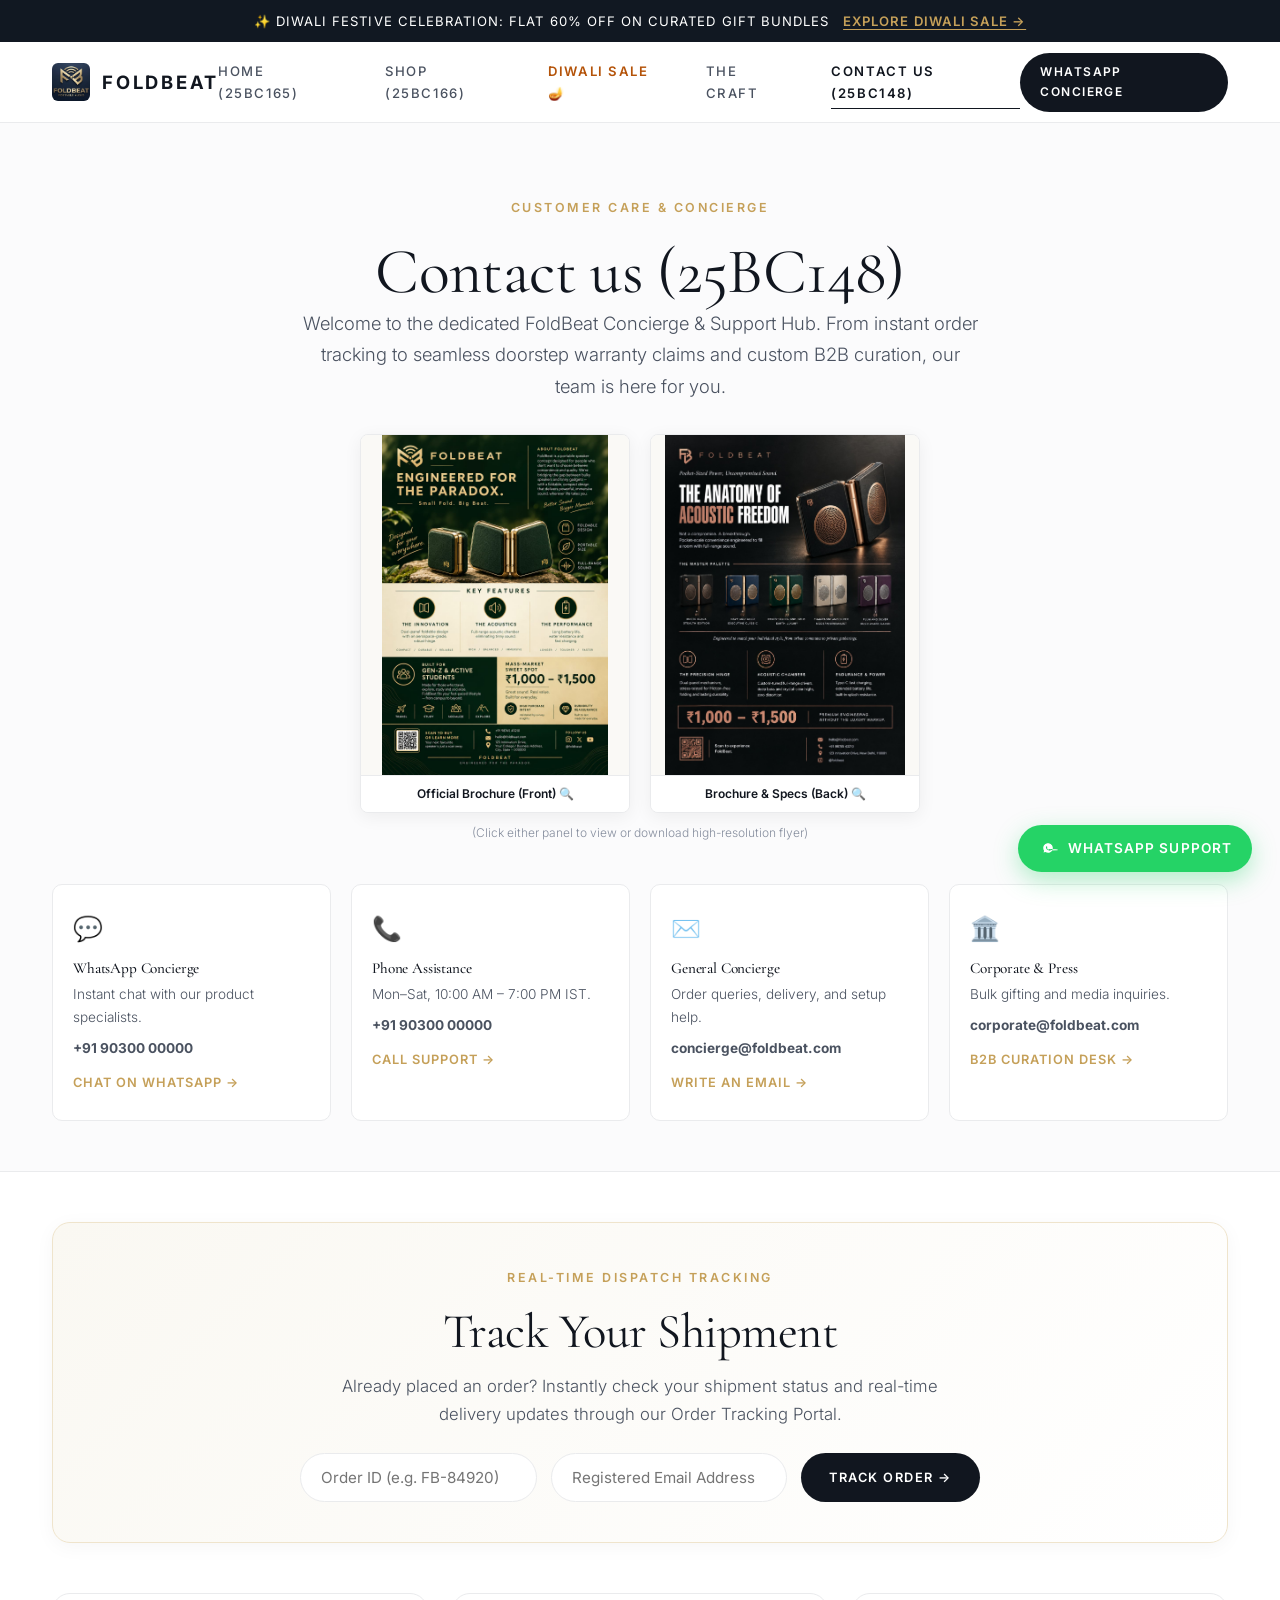
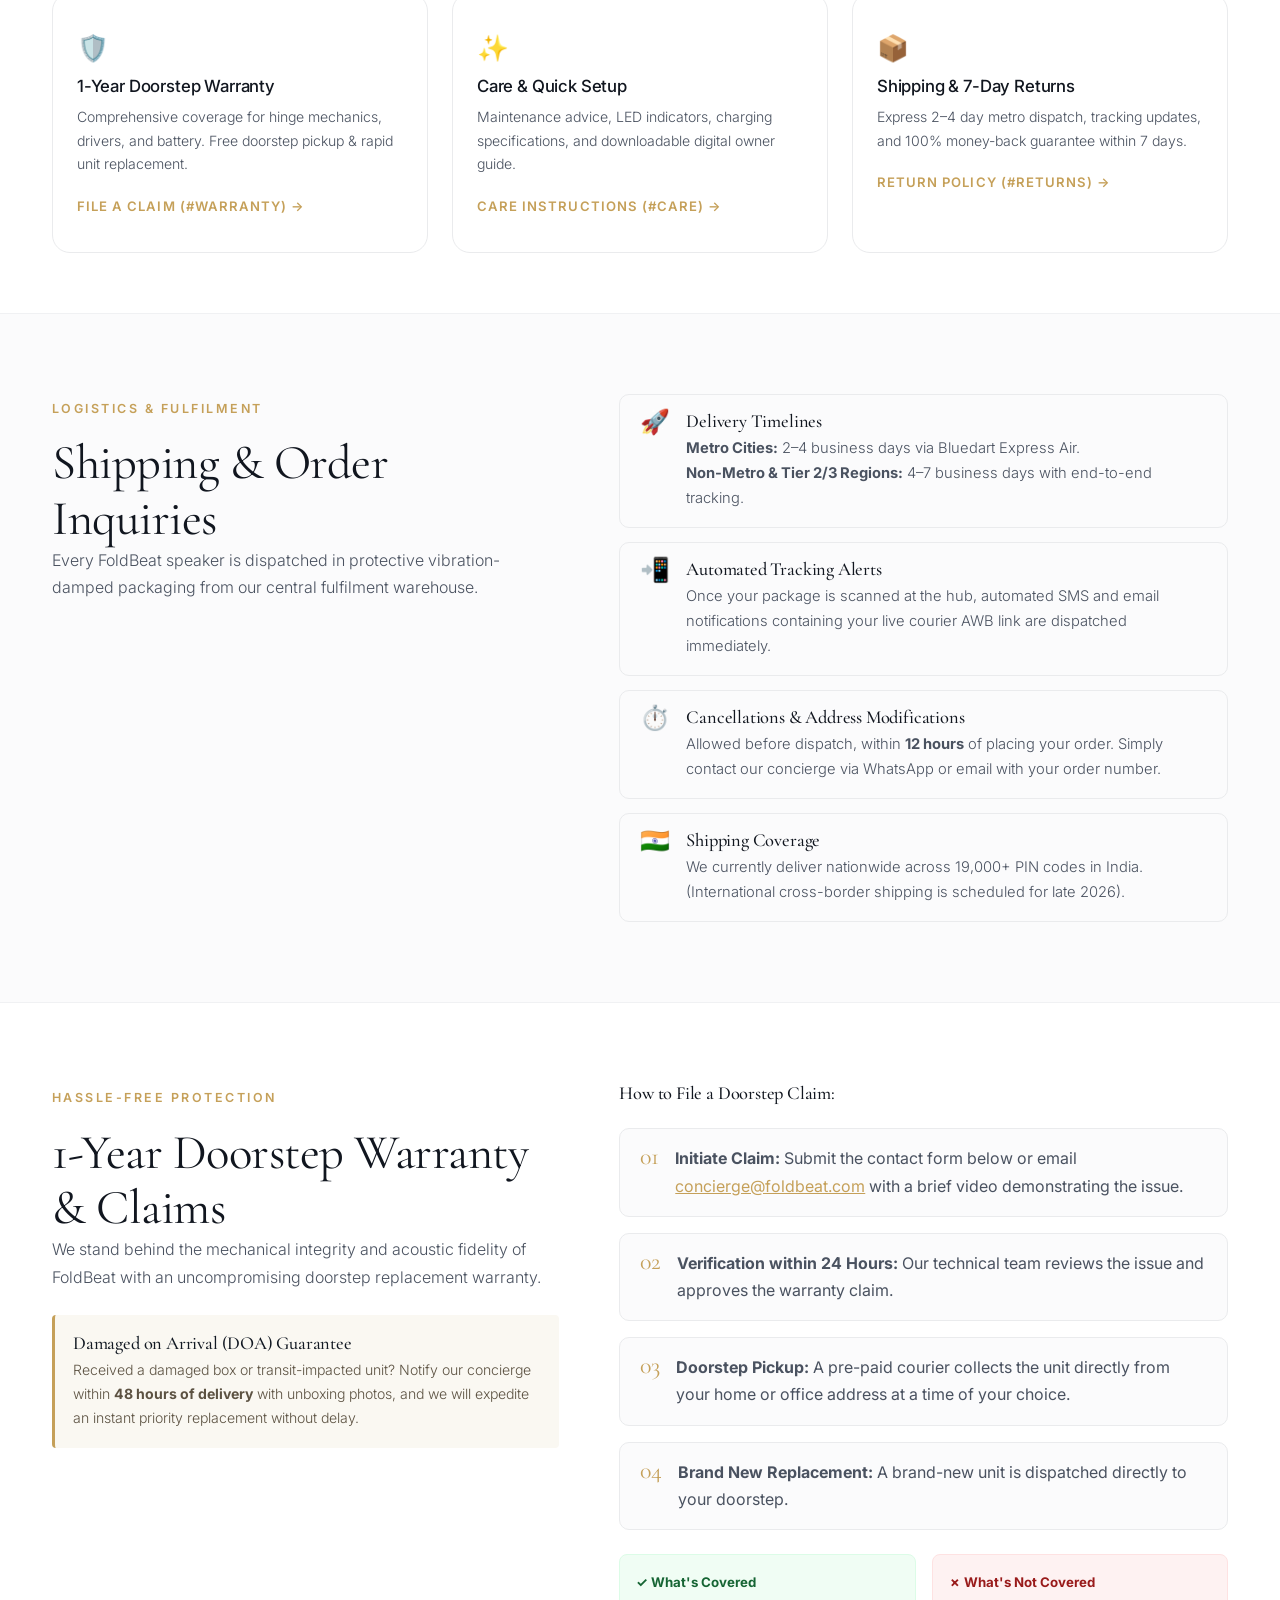
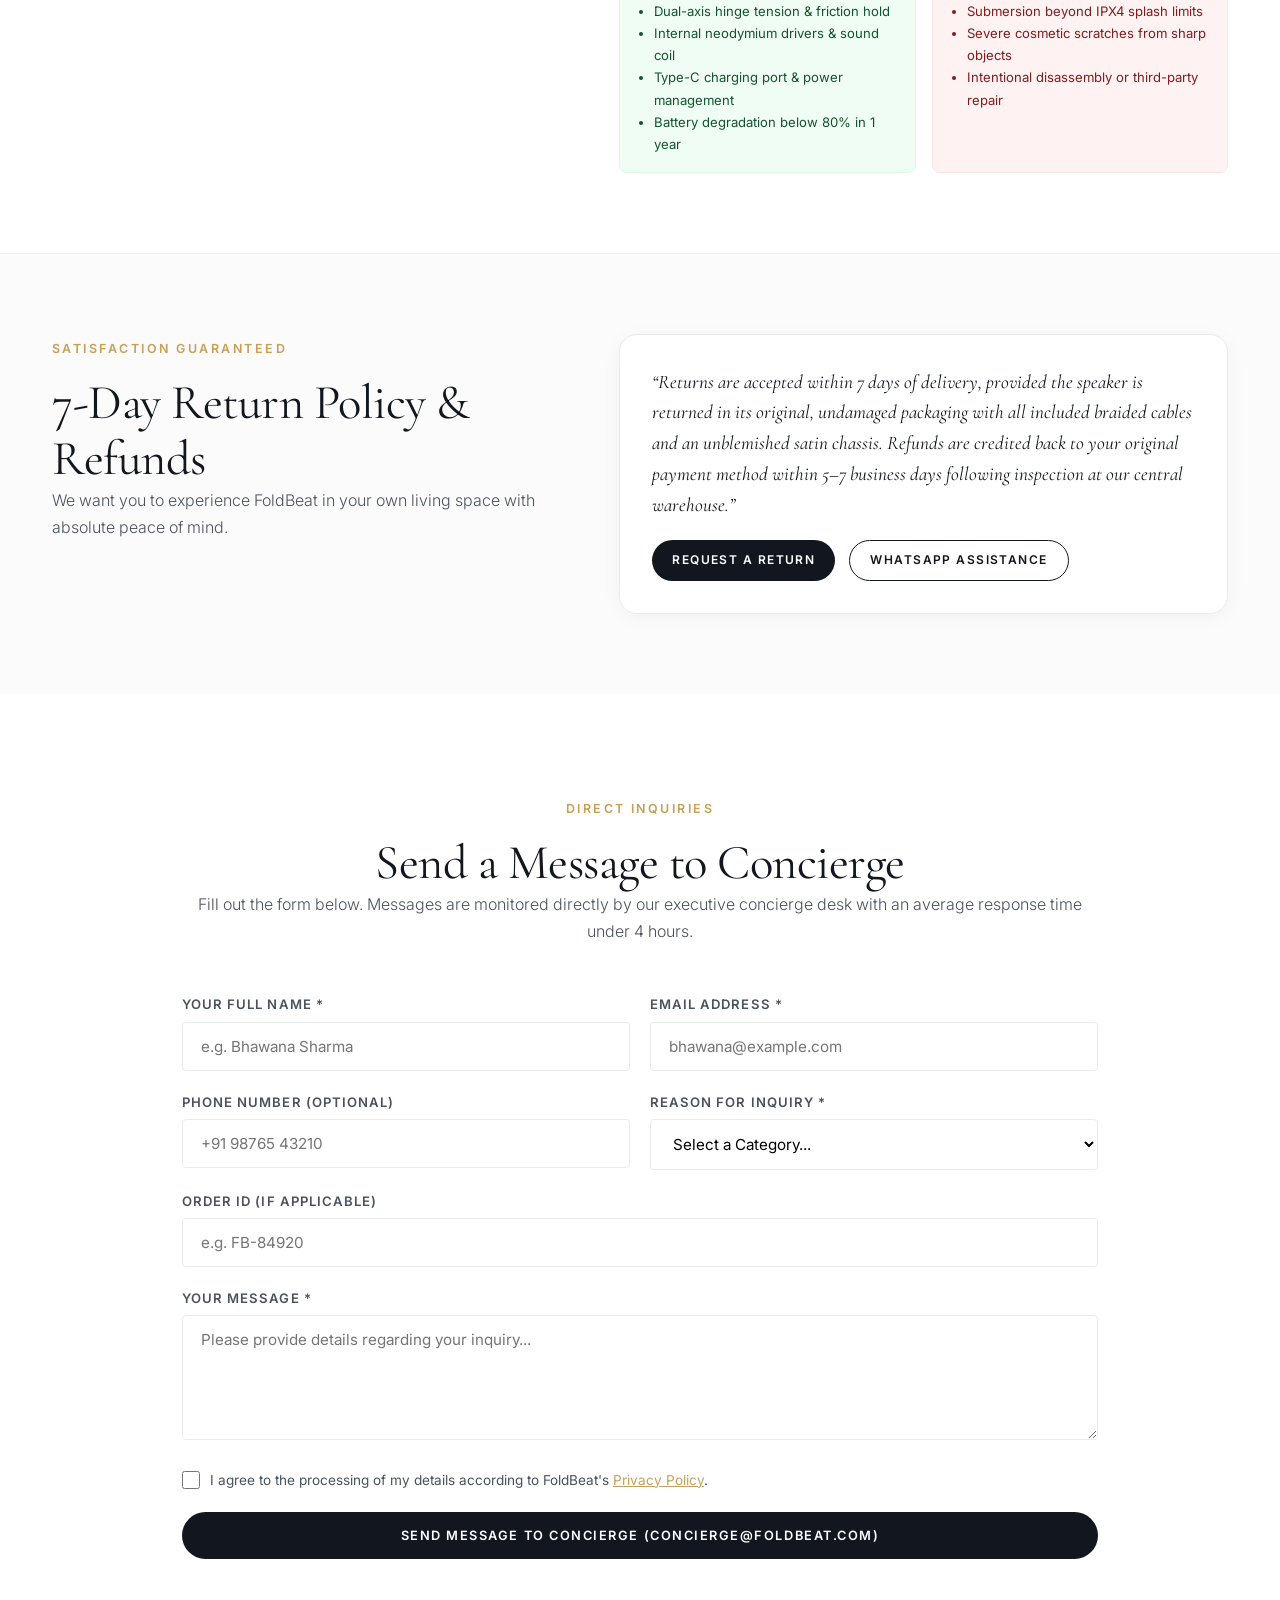
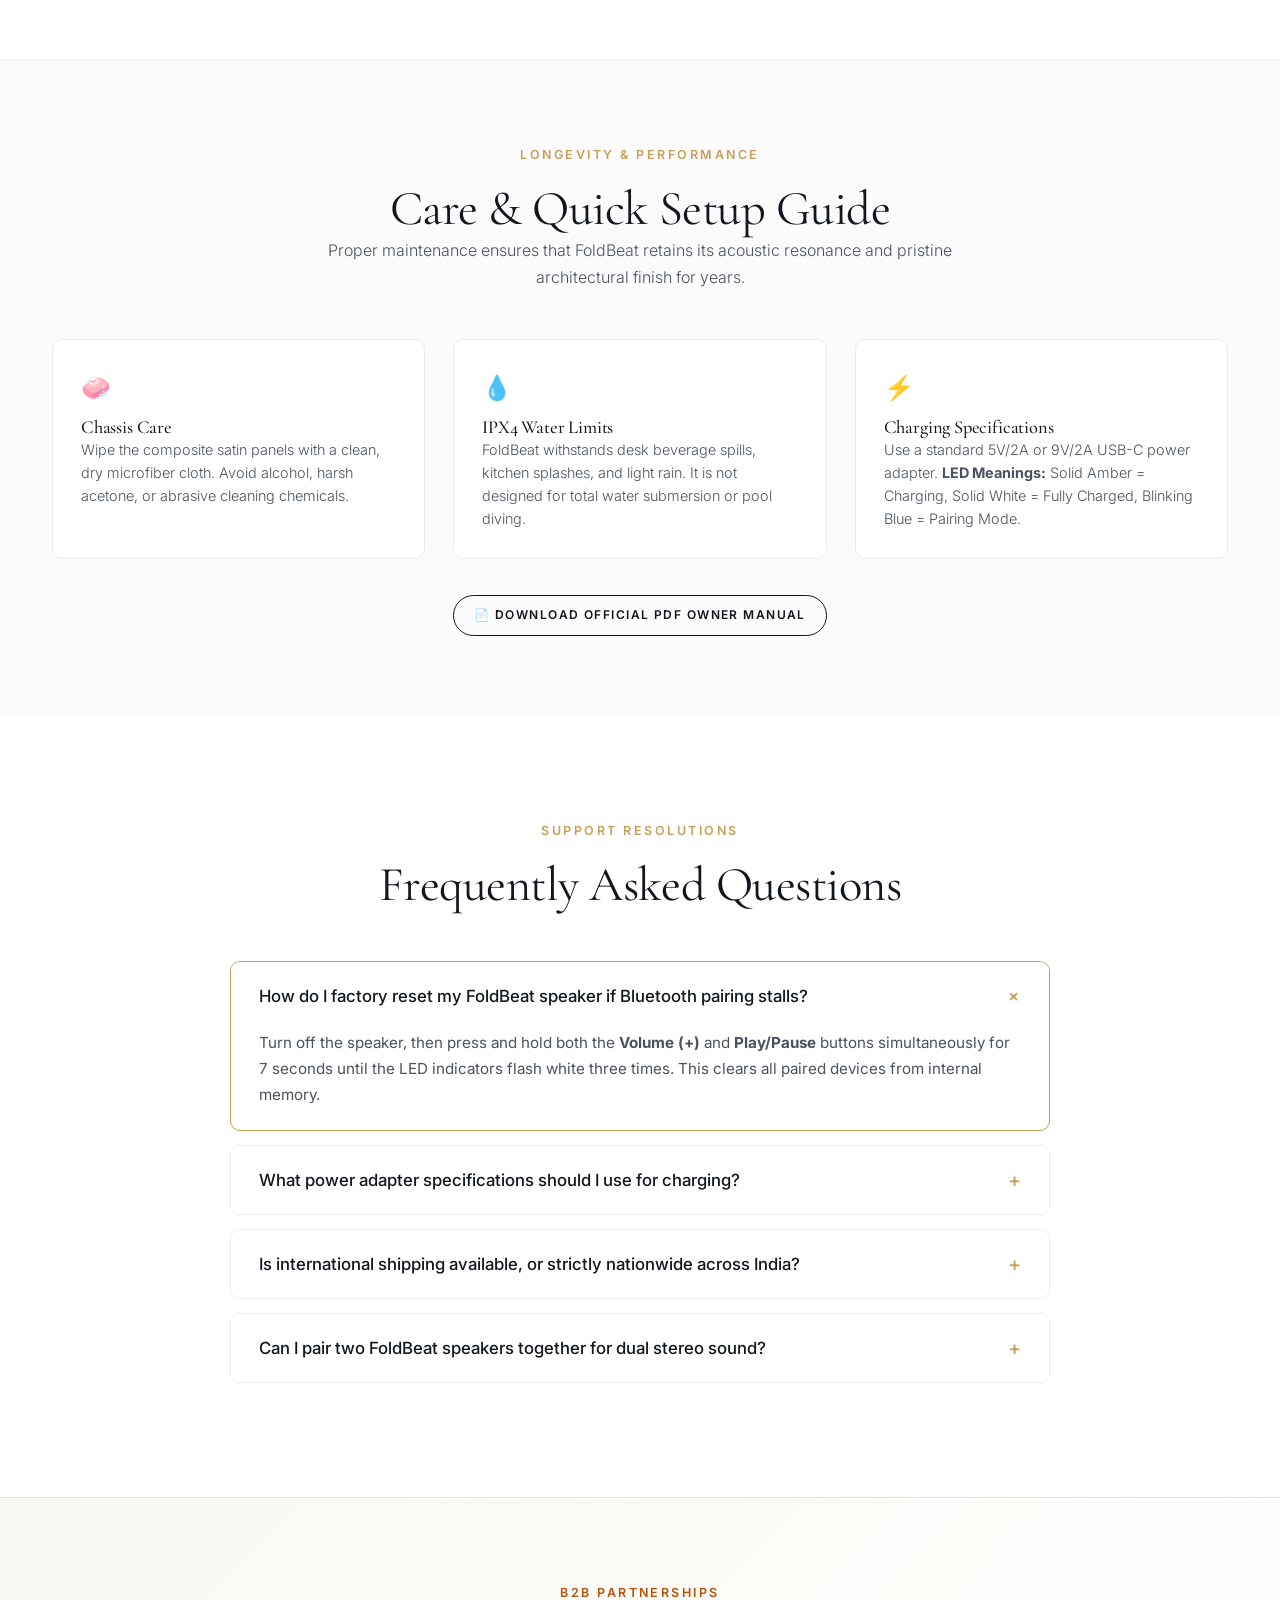
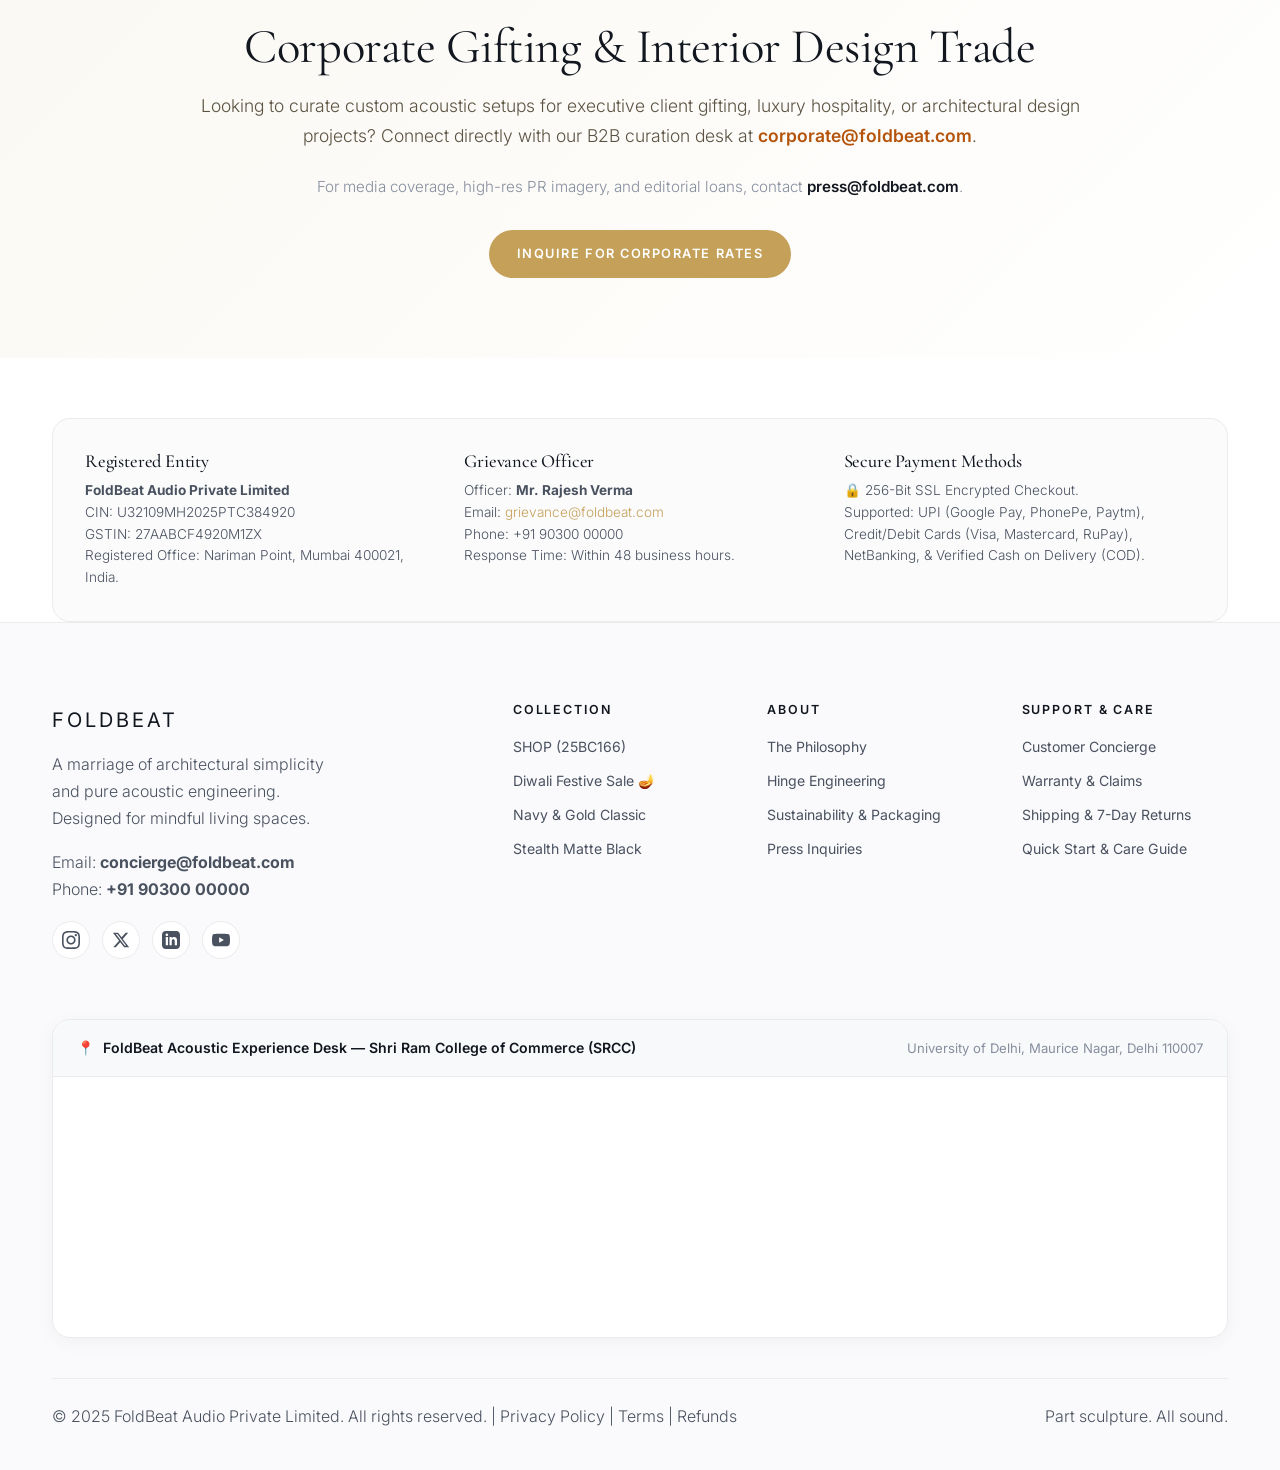
==== commit e53c01e1: "Make pamphlet cards significantly smaller (max 270px) side-by-side with zoom preview" ====
--- a/contact.html
+++ b/contact.html
@@ -49,18 +49,32 @@
           Welcome to the dedicated FoldBeat Concierge & Support Hub. From instant order tracking to seamless doorstep warranty claims and custom B2B curation, our team is here for you.
         </p>
 
-        <!-- Starting Featured Pamphlet / Flyer (Small & Side-by-Side) -->
-        <div class="pamphlet-display-section">
-          <div class="pamphlet-side-by-side">
-            <div class="pamphlet-card">
-              <img src="images/bhawana-1-148.jpeg" alt="FoldBeat Official Pamphlet Front (25BC148)">
-              <div class="pamphlet-card-label">Official Brochure — Front Panel</div>
-            </div>
-            <div class="pamphlet-card">
-              <img src="images/bhawana-2-148.jpeg" alt="FoldBeat Official Pamphlet Back (25BC148)">
-              <div class="pamphlet-card-label">Acoustic Specifications — Back Panel</div>
-            </div>
-          </div>
+        <!-- Starting Featured Pamphlet / Flyer (Compact & Side-by-Side) -->
+        <div style="margin: 32px auto 20px; max-width: 580px;">
+          <div style="display: flex; justify-content: center; align-items: flex-start; gap: 20px;">
+            
+            <div style="flex: 1; max-width: 270px; background: #FFFFFF; border-radius: 8px; overflow: hidden; border: 1px solid #EAEBED; box-shadow: 0 4px 18px rgba(0,0,0,0.06); text-align: center;">
+              <a href="images/bhawana-1-148.jpeg" target="_blank" title="Click to view full brochure" style="display: block;">
+                <img src="images/bhawana-1-148.jpeg" alt="FoldBeat Pamphlet Front" style="width: 100%; height: auto; max-height: 340px; object-fit: contain; display: block; background: #FAF9F6;">
+              </a>
+              <div style="padding: 8px 12px; font-size: 0.75rem; font-weight: 600; color: #11161F; background: #FFFFFF; border-top: 1px solid #EAEBED;">
+                Official Brochure (Front) 🔍
+              </div>
+            </div>
+
+            <div style="flex: 1; max-width: 270px; background: #FFFFFF; border-radius: 8px; overflow: hidden; border: 1px solid #EAEBED; box-shadow: 0 4px 18px rgba(0,0,0,0.06); text-align: center;">
+              <a href="images/bhawana-2-148.jpeg" target="_blank" title="Click to view full brochure" style="display: block;">
+                <img src="images/bhawana-2-148.jpeg" alt="FoldBeat Pamphlet Back" style="width: 100%; height: auto; max-height: 340px; object-fit: contain; display: block; background: #FAF9F6;">
+              </a>
+              <div style="padding: 8px 12px; font-size: 0.75rem; font-weight: 600; color: #11161F; background: #FFFFFF; border-top: 1px solid #EAEBED;">
+                Brochure & Specs (Back) 🔍
+              </div>
+            </div>
+
+          </div>
+          <p style="font-size: 0.75rem; color: #868E9E; text-align: center; margin-top: 10px;">
+            (Click either panel to view or download high-resolution flyer)
+          </p>
         </div>
 
         <!-- 2. Quick Contact Cards -->
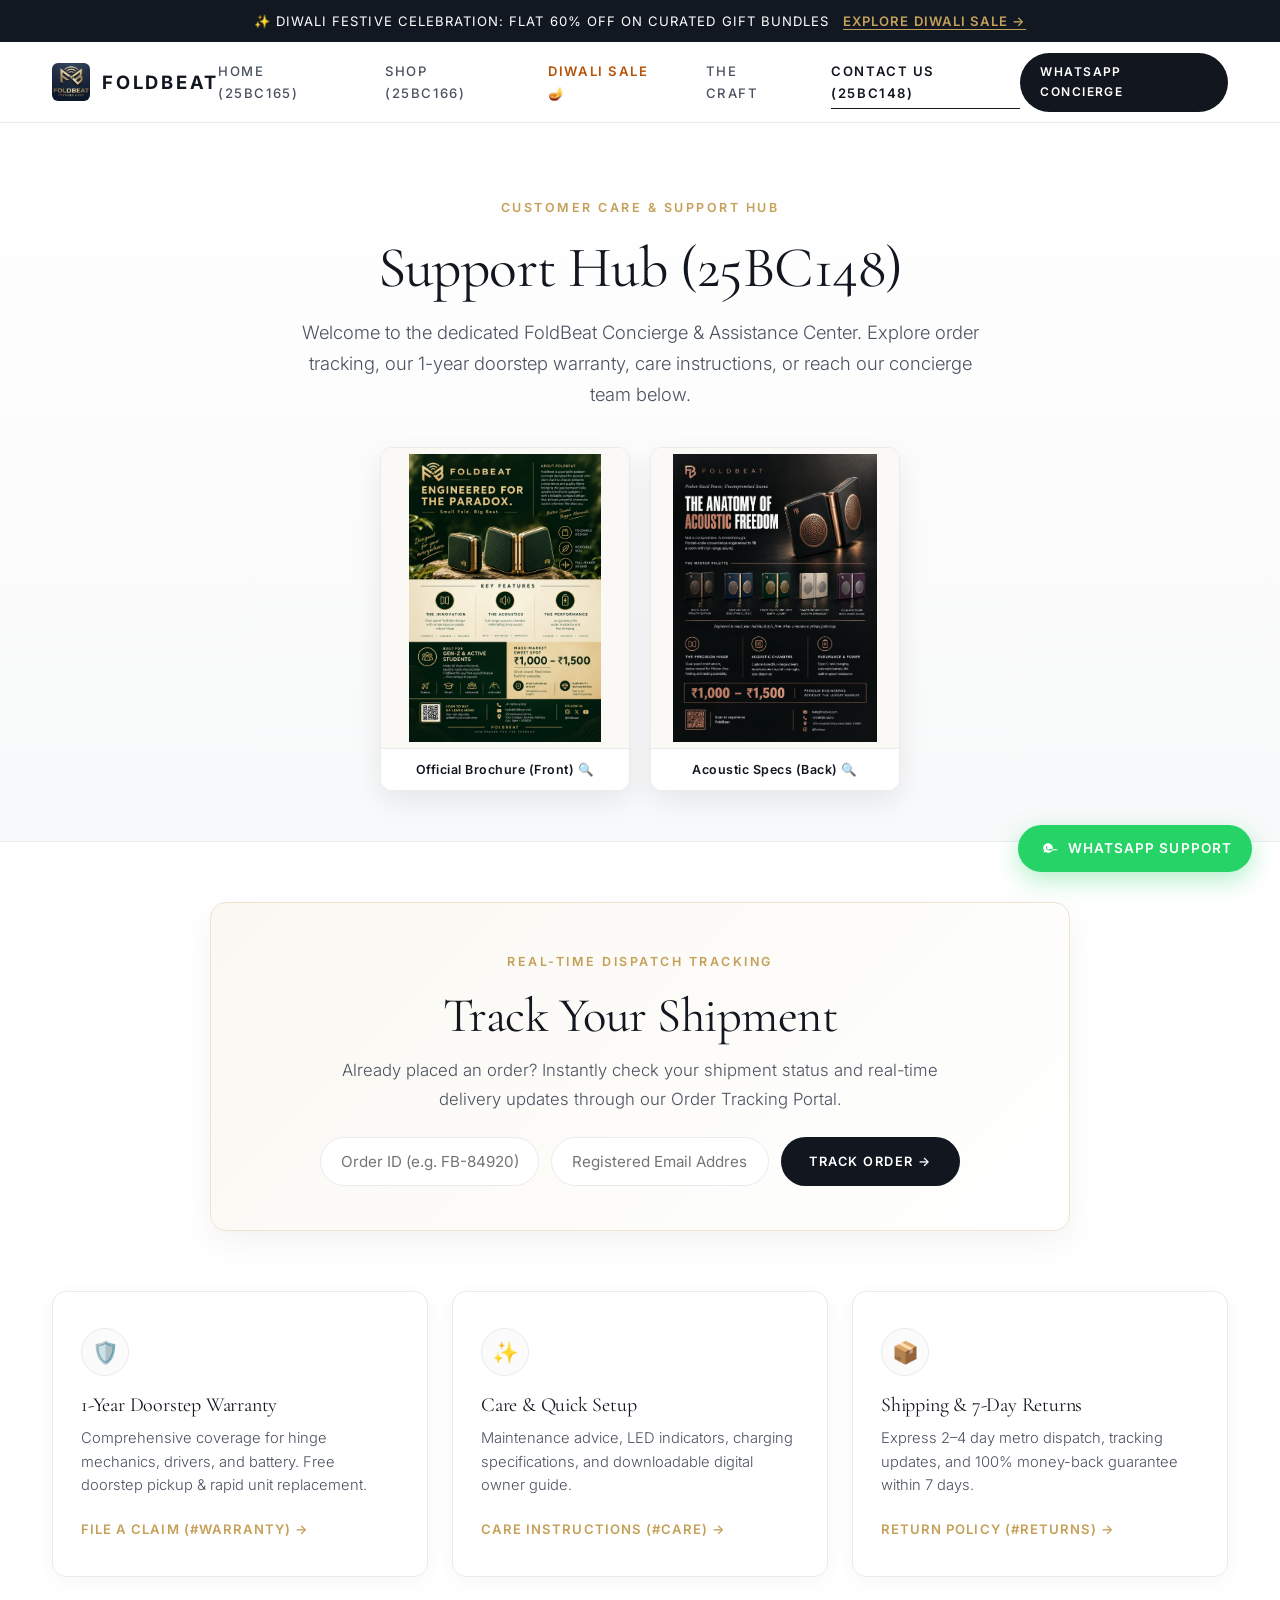
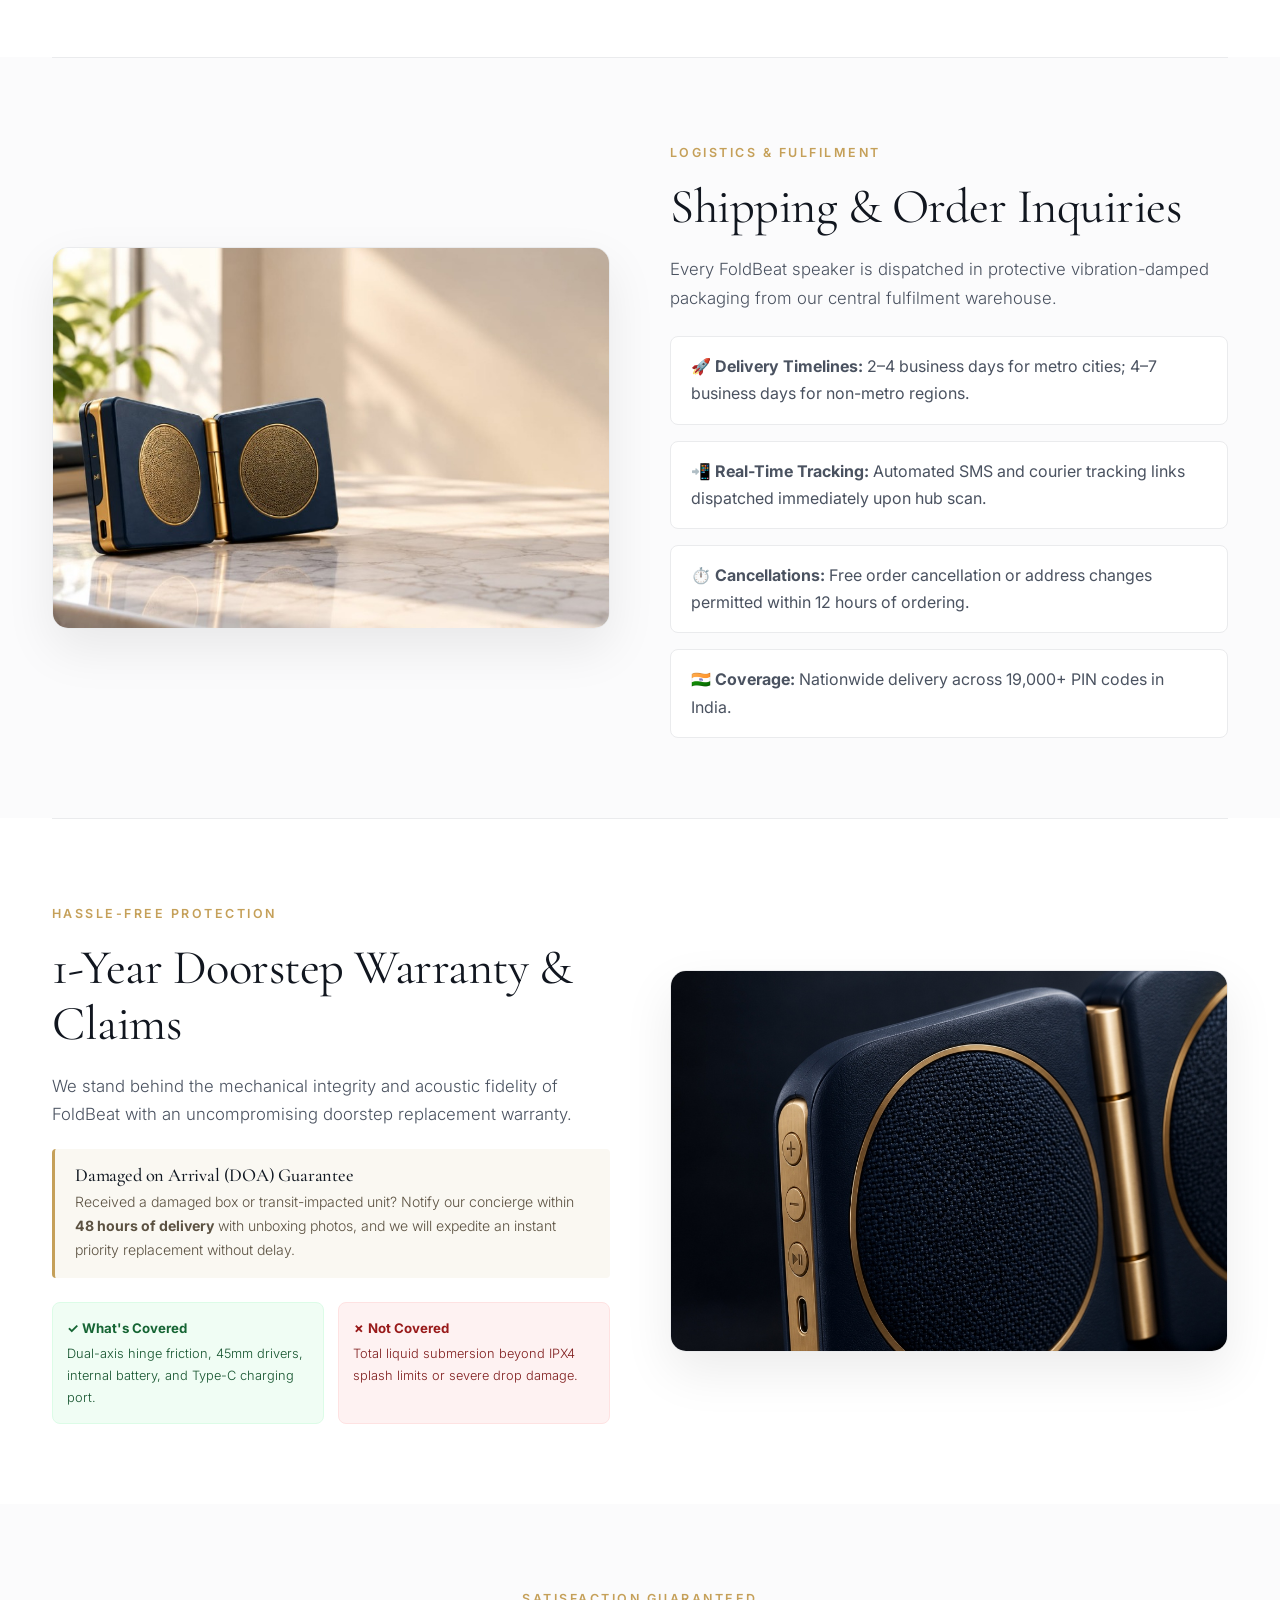
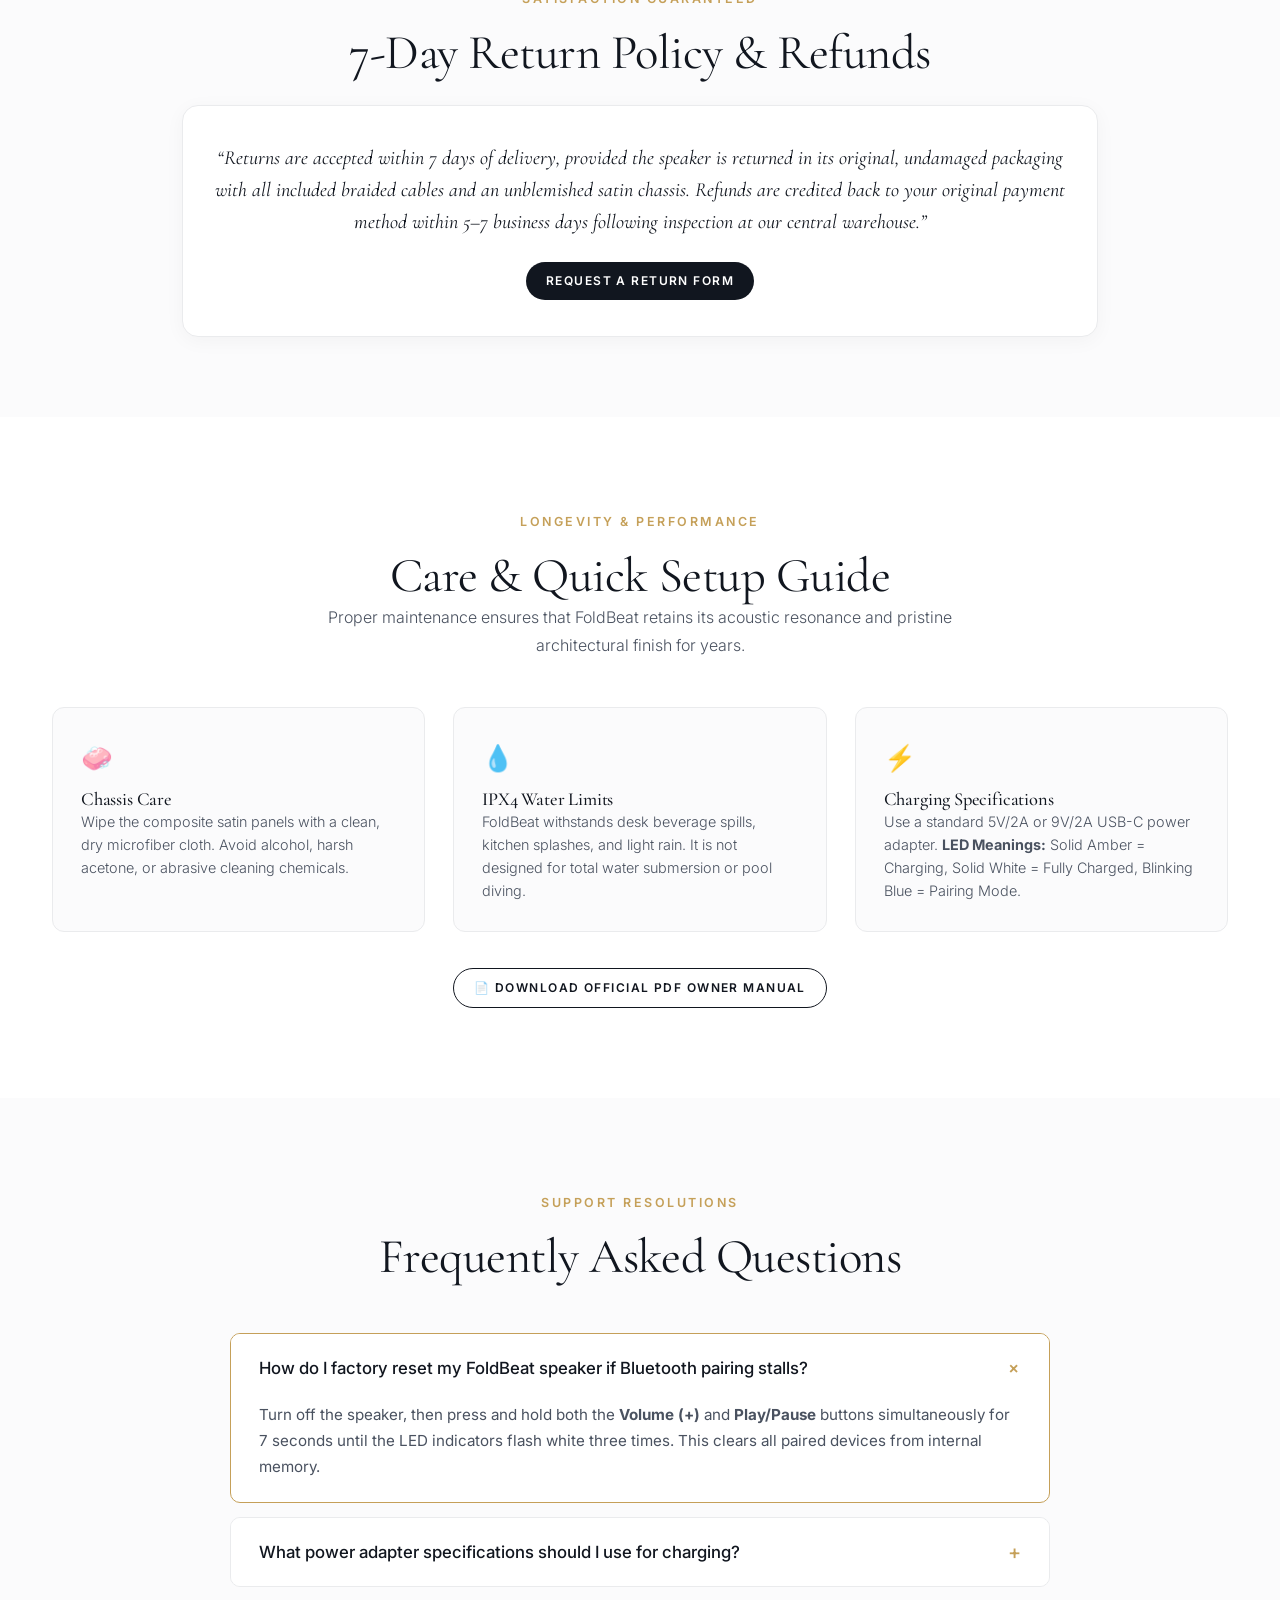
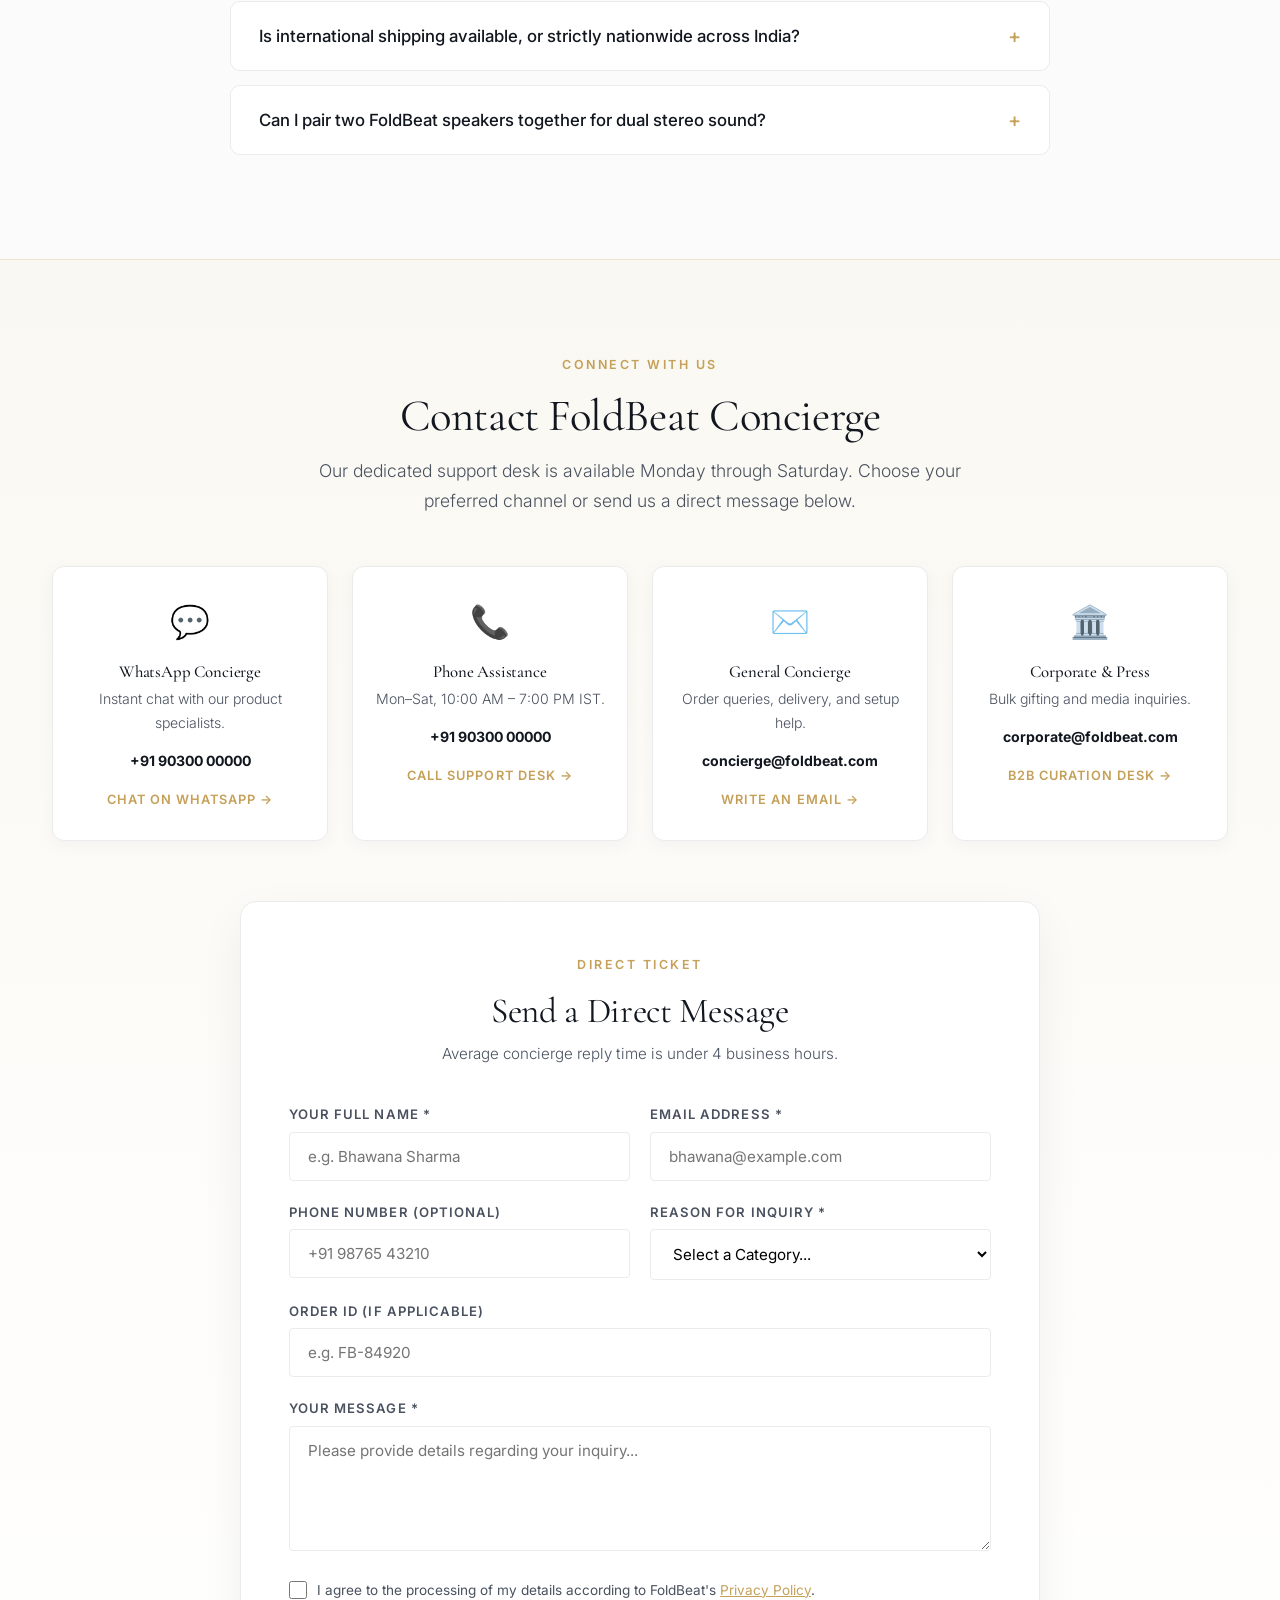
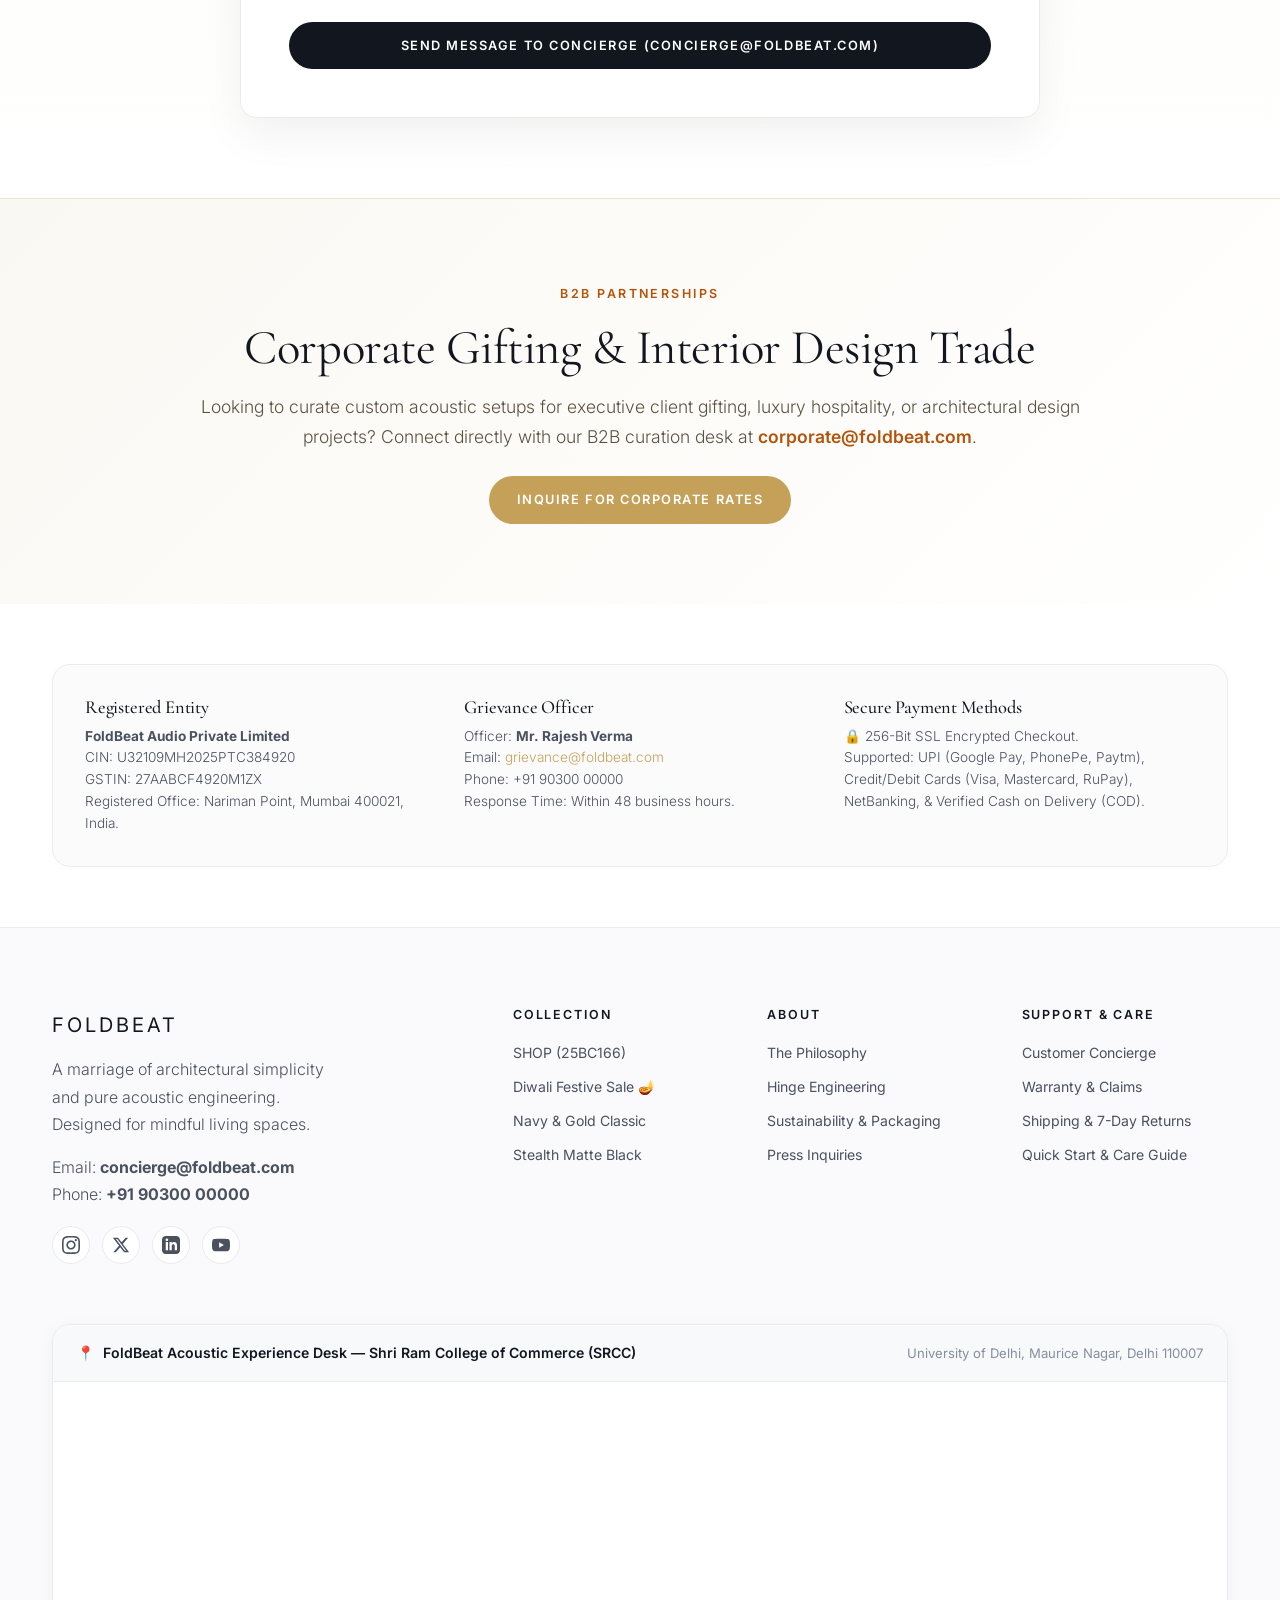
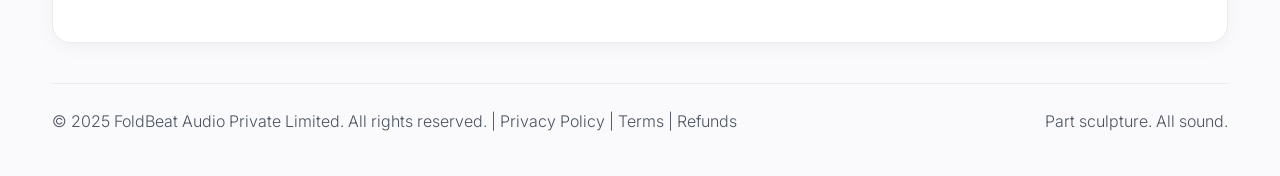
==== commit 011f20de: "Elevate Contact us (25BC148) with luxury visuals, rich lifestyle cards, self-contained styles, and c" ====
--- a/contact.html
+++ b/contact.html
@@ -3,10 +3,281 @@
 <head>
   <meta charset="UTF-8">
   <meta name="viewport" content="width=device-width, initial-scale=1.0">
-  <title>Contact us (25BC148) | FoldBeat Support Hub & Concierge</title>
+  <title>Contact us (25BC148) | FoldBeat Support & Concierge</title>
   
   <meta name="description" content="Official FoldBeat Support Hub: Order tracking, 1-year doorstep warranty claims, hassle-free returns, care guide, WhatsApp concierge, and corporate gifting.">
   <link rel="stylesheet" href="css/styles.css">
+  
+  <style>
+    /* Premium Visual Enhancements for Support Hub (25BC148) */
+    .support-hero-banner {
+      background: linear-gradient(180deg, #FFFFFF 0%, #F8F9FA 100%);
+      padding: 70px 0 50px;
+      text-align: center;
+      border-bottom: 1px solid var(--border-light);
+    }
+    .support-hero-title {
+      font-size: clamp(2.4rem, 4.5vw, 3.8rem);
+      color: var(--text-primary);
+      margin-bottom: 16px;
+    }
+    .support-hero-lead {
+      font-size: 1.15rem;
+      color: var(--text-secondary);
+      max-width: 680px;
+      margin: 0 auto 36px;
+      line-height: 1.7;
+    }
+
+    /* Small & Side-by-Side Pamphlet Cards */
+    .brochure-container {
+      display: flex;
+      justify-content: center;
+      align-items: center;
+      gap: 20px;
+      max-width: 540px;
+      margin: 0 auto;
+    }
+    .brochure-card {
+      flex: 1;
+      max-width: 250px;
+      background: #FFFFFF;
+      border-radius: 12px;
+      overflow: hidden;
+      border: 1px solid var(--border-light);
+      box-shadow: 0 10px 30px rgba(0, 0, 0, 0.08);
+      transition: transform 0.25s ease, box-shadow 0.25s ease;
+      text-align: center;
+    }
+    .brochure-card:hover {
+      transform: translateY(-4px);
+      box-shadow: 0 16px 40px rgba(0, 0, 0, 0.14);
+      border-color: var(--accent-gold);
+    }
+    .brochure-card img {
+      width: 100%;
+      height: 300px;
+      object-fit: contain;
+      display: block;
+      background: #FAF9F6;
+      padding: 6px;
+    }
+    .brochure-badge {
+      background: #FFFFFF;
+      padding: 10px 14px;
+      font-size: 0.78rem;
+      font-weight: 600;
+      color: var(--text-primary);
+      border-top: 1px solid var(--border-light);
+      letter-spacing: 0.04em;
+    }
+
+    /* Order Tracker Visual Bar */
+    .tracker-box {
+      background: linear-gradient(135deg, #FAF8F2 0%, #FFFFFF 100%);
+      border: 1px solid #EFE4CC;
+      border-radius: 16px;
+      padding: 44px 32px;
+      box-shadow: 0 12px 35px rgba(0, 0, 0, 0.05);
+      margin: 60px auto;
+      max-width: 860px;
+      text-align: center;
+    }
+    .tracker-form-row {
+      display: flex;
+      gap: 12px;
+      max-width: 640px;
+      margin: 24px auto 0;
+      flex-wrap: wrap;
+    }
+    .tracker-input {
+      flex: 1;
+      min-width: 200px;
+      padding: 14px 20px;
+      border: 1px solid var(--border-light);
+      border-radius: 9999px;
+      font-family: inherit;
+      font-size: 0.95rem;
+      background: #FFFFFF;
+      outline: none;
+    }
+    .tracker-input:focus {
+      border-color: var(--accent-gold);
+    }
+
+    /* Support Feature Cards (3 Pillars) */
+    .pillar-cards-grid {
+      display: grid;
+      grid-template-columns: repeat(3, 1fr);
+      gap: 24px;
+      margin: 50px 0 80px;
+    }
+    .pillar-card {
+      background: #FFFFFF;
+      border: 1px solid var(--border-light);
+      border-radius: 14px;
+      padding: 36px 28px;
+      box-shadow: var(--shadow-subtle);
+      transition: all 0.25s ease;
+      display: flex;
+      flex-direction: column;
+      justify-content: space-between;
+    }
+    .pillar-card:hover {
+      transform: translateY(-4px);
+      box-shadow: var(--shadow-hover);
+      border-color: var(--accent-gold);
+    }
+    .pillar-card-icon {
+      width: 48px;
+      height: 48px;
+      border-radius: 50%;
+      background: var(--bg-stone);
+      border: 1px solid var(--border-light);
+      display: flex;
+      align-items: center;
+      justify-content: center;
+      font-size: 1.35rem;
+      margin-bottom: 18px;
+      color: var(--accent-gold);
+    }
+    .pillar-card h3 {
+      font-size: 1.25rem;
+      margin-bottom: 10px;
+      color: var(--text-primary);
+    }
+    .pillar-card p {
+      font-size: 0.92rem;
+      color: var(--text-secondary);
+      line-height: 1.6;
+      margin-bottom: 20px;
+    }
+    .pillar-card a {
+      font-size: 0.82rem;
+      font-weight: 600;
+      color: var(--accent-gold);
+      text-transform: uppercase;
+      letter-spacing: 0.08em;
+    }
+
+    /* Policy Visual Sections with Lifestyle Imagery */
+    .policy-showcase-row {
+      display: grid;
+      grid-template-columns: 1fr 1fr;
+      gap: 60px;
+      align-items: center;
+      padding: 80px 0;
+      border-top: 1px solid var(--border-light);
+    }
+    .policy-showcase-row.reverse {
+      direction: rtl;
+    }
+    .policy-showcase-row.reverse > * {
+      direction: ltr;
+    }
+    .policy-photo-frame {
+      border-radius: 16px;
+      overflow: hidden;
+      box-shadow: 0 20px 50px rgba(0, 0, 0, 0.08);
+      border: 1px solid var(--border-light);
+      background: var(--bg-stone);
+    }
+    .policy-photo-frame img {
+      width: 100%;
+      height: 380px;
+      object-fit: cover;
+      display: block;
+    }
+
+    /* Contact Information Cards (Relocated to End of Page) */
+    .contact-end-section {
+      background: linear-gradient(180deg, #FAF8F2 0%, #FFFFFF 100%);
+      padding: 90px 0 80px;
+      border-top: 1px solid #EFE4CC;
+    }
+    .contact-end-header {
+      text-align: center;
+      max-width: 680px;
+      margin: 0 auto 50px;
+    }
+    .contact-cards-4grid {
+      display: grid;
+      grid-template-columns: repeat(4, 1fr);
+      gap: 24px;
+      margin-bottom: 60px;
+    }
+    .contact-info-card {
+      background: #FFFFFF;
+      border: 1px solid var(--border-light);
+      border-radius: 12px;
+      padding: 28px 22px;
+      text-align: center;
+      box-shadow: 0 4px 18px rgba(0, 0, 0, 0.04);
+      transition: all 0.25s ease;
+    }
+    .contact-info-card:hover {
+      transform: translateY(-4px);
+      box-shadow: 0 12px 30px rgba(0, 0, 0, 0.08);
+      border-color: var(--accent-gold);
+    }
+    .contact-info-icon {
+      font-size: 2rem;
+      margin-bottom: 12px;
+    }
+    .contact-info-card h4 {
+      font-size: 1.05rem;
+      color: var(--text-primary);
+      margin-bottom: 6px;
+    }
+    .contact-info-card p {
+      font-size: 0.88rem;
+      color: var(--text-secondary);
+      margin-bottom: 14px;
+    }
+    .contact-info-card a.action-link {
+      font-size: 0.8rem;
+      font-weight: 600;
+      color: var(--accent-gold);
+      text-transform: uppercase;
+      letter-spacing: 0.08em;
+      display: inline-block;
+    }
+
+    /* Contact Form Stylized Container */
+    .contact-form-container {
+      background: #FFFFFF;
+      border: 1px solid var(--border-light);
+      border-radius: 16px;
+      padding: 48px;
+      box-shadow: 0 16px 45px rgba(0, 0, 0, 0.06);
+      max-width: 800px;
+      margin: 0 auto;
+    }
+
+    @media (max-width: 992px) {
+      .pillar-cards-grid,
+      .policy-showcase-row,
+      .contact-cards-4grid {
+        grid-template-columns: 1fr;
+        gap: 36px;
+      }
+      .policy-photo-frame img {
+        height: 280px;
+      }
+    }
+    @media (max-width: 600px) {
+      .brochure-container {
+        flex-direction: row;
+        gap: 12px;
+      }
+      .brochure-card img {
+        height: 200px;
+      }
+      .contact-form-container {
+        padding: 24px 18px;
+      }
+    }
+  </style>
 </head>
 <body>
 
@@ -40,363 +311,190 @@
 
   <main>
 
-    <!-- 1. Hero & Starting Feature Images -->
-    <section class="support-hero-section">
+    <!-- 1. Hero Banner with Small Side-by-Side Pamphlet Cards -->
+    <section class="support-hero-banner">
       <div class="container">
-        <span class="editorial-sub">Customer Care & Concierge</span>
-        <h1>Contact us (25BC148)</h1>
-        <p style="font-size: 1.15rem; color: var(--text-secondary); max-width: 680px; margin-inline: auto;">
-          Welcome to the dedicated FoldBeat Concierge & Support Hub. From instant order tracking to seamless doorstep warranty claims and custom B2B curation, our team is here for you.
+        <span class="editorial-sub">Customer Care & Support Hub</span>
+        <h1 class="support-hero-title">Support Hub (25BC148)</h1>
+        <p class="support-hero-lead">
+          Welcome to the dedicated FoldBeat Concierge & Assistance Center. Explore order tracking, our 1-year doorstep warranty, care instructions, or reach our concierge team below.
         </p>
 
-        <!-- Starting Featured Pamphlet / Flyer (Compact & Side-by-Side) -->
-        <div style="margin: 32px auto 20px; max-width: 580px;">
-          <div style="display: flex; justify-content: center; align-items: flex-start; gap: 20px;">
-            
-            <div style="flex: 1; max-width: 270px; background: #FFFFFF; border-radius: 8px; overflow: hidden; border: 1px solid #EAEBED; box-shadow: 0 4px 18px rgba(0,0,0,0.06); text-align: center;">
-              <a href="images/bhawana-1-148.jpeg" target="_blank" title="Click to view full brochure" style="display: block;">
-                <img src="images/bhawana-1-148.jpeg" alt="FoldBeat Pamphlet Front" style="width: 100%; height: auto; max-height: 340px; object-fit: contain; display: block; background: #FAF9F6;">
-              </a>
-              <div style="padding: 8px 12px; font-size: 0.75rem; font-weight: 600; color: #11161F; background: #FFFFFF; border-top: 1px solid #EAEBED;">
-                Official Brochure (Front) 🔍
-              </div>
-            </div>
-
-            <div style="flex: 1; max-width: 270px; background: #FFFFFF; border-radius: 8px; overflow: hidden; border: 1px solid #EAEBED; box-shadow: 0 4px 18px rgba(0,0,0,0.06); text-align: center;">
-              <a href="images/bhawana-2-148.jpeg" target="_blank" title="Click to view full brochure" style="display: block;">
-                <img src="images/bhawana-2-148.jpeg" alt="FoldBeat Pamphlet Back" style="width: 100%; height: auto; max-height: 340px; object-fit: contain; display: block; background: #FAF9F6;">
-              </a>
-              <div style="padding: 8px 12px; font-size: 0.75rem; font-weight: 600; color: #11161F; background: #FFFFFF; border-top: 1px solid #EAEBED;">
-                Brochure & Specs (Back) 🔍
-              </div>
-            </div>
-
-          </div>
-          <p style="font-size: 0.75rem; color: #868E9E; text-align: center; margin-top: 10px;">
-            (Click either panel to view or download high-resolution flyer)
-          </p>
-        </div>
-
-        <!-- 2. Quick Contact Cards -->
-        <div class="contact-quick-cards-grid">
-          <div class="contact-quick-card">
-            <div class="card-icon">💬</div>
-            <h4>WhatsApp Concierge</h4>
-            <p>Instant chat with our product specialists.</p>
-            <p><strong>+91 90300 00000</strong></p>
-            <a href="https://wa.me/919030000000?text=Hi%20FoldBeat%20Support" target="_blank" rel="noopener" class="card-action">Chat on WhatsApp →</a>
-          </div>
-
-          <div class="contact-quick-card">
-            <div class="card-icon">📞</div>
-            <h4>Phone Assistance</h4>
-            <p>Mon–Sat, 10:00 AM – 7:00 PM IST.</p>
-            <p><strong>+91 90300 00000</strong></p>
-            <a href="tel:+919030000000" class="card-action">Call Support →</a>
-          </div>
-
-          <div class="contact-quick-card">
-            <div class="card-icon">✉️</div>
-            <h4>General Concierge</h4>
-            <p>Order queries, delivery, and setup help.</p>
-            <p><strong>concierge@foldbeat.com</strong></p>
-            <a href="mailto:concierge@foldbeat.com" class="card-action">Write An Email →</a>
-          </div>
-
-          <div class="contact-quick-card">
-            <div class="card-icon">🏛️</div>
-            <h4>Corporate & Press</h4>
-            <p>Bulk gifting and media inquiries.</p>
-            <p><strong>corporate@foldbeat.com</strong></p>
-            <a href="mailto:corporate@foldbeat.com" class="card-action">B2B Curation Desk →</a>
-          </div>
-        </div>
-
-      </div>
-    </section>
-
-    <!-- 3. Prominent Order Tracking Portal -->
-    <section class="container" style="padding-top: 10px;">
-      <div class="order-tracker-card">
+        <!-- Compact Side-by-Side Pamphlet Cards -->
+        <div class="brochure-container">
+          <div class="brochure-card">
+            <a href="images/bhawana-1-148.jpeg" target="_blank" title="Click to view full brochure">
+              <img src="images/bhawana-1-148.jpeg" alt="FoldBeat Official Pamphlet Front (25BC148)">
+            </a>
+            <div class="brochure-badge">Official Brochure (Front) 🔍</div>
+          </div>
+
+          <div class="brochure-card">
+            <a href="images/bhawana-2-148.jpeg" target="_blank" title="Click to view full brochure">
+              <img src="images/bhawana-2-148.jpeg" alt="FoldBeat Official Pamphlet Back (25BC148)">
+            </a>
+            <div class="brochure-badge">Acoustic Specs (Back) 🔍</div>
+          </div>
+        </div>
+      </div>
+    </section>
+
+    <!-- 2. Order Tracking Portal (Near Top) -->
+    <section class="container">
+      <div class="tracker-box">
         <span class="editorial-sub" style="color: var(--accent-gold);">Real-Time Dispatch Tracking</span>
         <h2 style="margin-bottom: 12px;">Track Your Shipment</h2>
-        <p style="max-width: 620px; margin-inline: auto; font-size: 1.05rem;">
+        <p style="max-width: 620px; margin: 0 auto; font-size: 1.05rem; color: var(--text-secondary);">
           Already placed an order? Instantly check your shipment status and real-time delivery updates through our Order Tracking Portal.
         </p>
 
-        <form class="order-tracker-form" onsubmit="event.preventDefault(); alert('Order Status for ' + document.getElementById('track-order-num').value + ':\n\nStatus: Dispatched via Bluedart Express Air ✈️\nEstimated Delivery: 2 Business Days\nTracking AWB: FB-' + Math.floor(100000 + Math.random() * 900000));">
-          <input type="text" id="track-order-num" class="order-tracker-input" placeholder="Order ID (e.g. FB-84920)" required>
-          <input type="email" class="order-tracker-input" placeholder="Registered Email Address" required>
+        <form class="tracker-form-row" onsubmit="event.preventDefault(); alert('Order Status for ' + document.getElementById('track-order-num').value + ':\n\nStatus: Dispatched via Bluedart Express Air ✈️\nEstimated Delivery: 2 Business Days\nTracking AWB: FB-' + Math.floor(100000 + Math.random() * 900000));">
+          <input type="text" id="track-order-num" class="tracker-input" placeholder="Order ID (e.g. FB-84920)" required>
+          <input type="email" class="tracker-input" placeholder="Registered Email Address" required>
           <button type="submit" class="btn-pantheone btn-dark">Track Order →</button>
         </form>
       </div>
     </section>
 
-    <!-- 4. Support Cards with Anchors (Fixing dead links) -->
-    <section class="container" style="padding-bottom: 60px;">
-      <div class="support-cards-grid">
-        <div class="support-card">
-          <div style="font-size: 1.6rem; color: var(--accent-gold); margin-bottom: 8px;">🛡️</div>
-          <h4>1-Year Doorstep Warranty</h4>
-          <p>Comprehensive coverage for hinge mechanics, drivers, and battery. Free doorstep pickup & rapid unit replacement.</p>
-          <a href="#warranty" class="link-action">File A Claim (#warranty) →</a>
-        </div>
-
-        <div class="support-card">
-          <div style="font-size: 1.6rem; color: var(--accent-gold); margin-bottom: 8px;">✨</div>
-          <h4>Care & Quick Setup</h4>
-          <p>Maintenance advice, LED indicators, charging specifications, and downloadable digital owner guide.</p>
-          <a href="#care" class="link-action">Care Instructions (#care) →</a>
-        </div>
-
-        <div class="support-card">
-          <div style="font-size: 1.6rem; color: var(--accent-gold); margin-bottom: 8px;">📦</div>
-          <h4>Shipping & 7-Day Returns</h4>
-          <p>Express 2–4 day metro dispatch, tracking updates, and 100% money-back guarantee within 7 days.</p>
-          <a href="#returns" class="link-action">Return Policy (#returns) →</a>
-        </div>
-      </div>
-    </section>
-
-    <!-- 5. Shipping & Order Inquiries (#shipping) -->
-    <section id="shipping" class="support-policy-section" style="background: var(--bg-stone);">
+    <!-- 3. Support Cards with Anchors (Working Links) -->
+    <section class="container">
+      <div class="pillar-cards-grid">
+        <div class="pillar-card">
+          <div>
+            <div class="pillar-card-icon">🛡️</div>
+            <h3>1-Year Doorstep Warranty</h3>
+            <p>Comprehensive coverage for hinge mechanics, drivers, and battery. Free doorstep pickup & rapid unit replacement.</p>
+          </div>
+          <a href="#warranty">File A Claim (#warranty) →</a>
+        </div>
+
+        <div class="pillar-card">
+          <div>
+            <div class="pillar-card-icon">✨</div>
+            <h3>Care & Quick Setup</h3>
+            <p>Maintenance advice, LED indicators, charging specifications, and downloadable digital owner guide.</p>
+          </div>
+          <a href="#care">Care Instructions (#care) →</a>
+        </div>
+
+        <div class="pillar-card">
+          <div>
+            <div class="pillar-card-icon">📦</div>
+            <h3>Shipping & 7-Day Returns</h3>
+            <p>Express 2–4 day metro dispatch, tracking updates, and 100% money-back guarantee within 7 days.</p>
+          </div>
+          <a href="#returns">Return Policy (#returns) →</a>
+        </div>
+      </div>
+    </section>
+
+    <!-- 4. Shipping & Logistics Section (#shipping) with Lifestyle Visual -->
+    <section id="shipping" style="background: var(--bg-stone);">
       <div class="container">
-        <div class="support-policy-grid">
+        <div class="policy-showcase-row">
+          <div class="policy-photo-frame">
+            <img src="images/foldbeat-marble-sunlight.jpg" alt="FoldBeat speaker delivered on modern desk">
+          </div>
           <div>
             <span class="editorial-sub">Logistics & Fulfilment</span>
-            <h2>Shipping & Order Inquiries</h2>
-            <p>Every FoldBeat speaker is dispatched in protective vibration-damped packaging from our central fulfilment warehouse.</p>
-          </div>
-          <div>
-            <div class="support-step-item" style="margin-bottom: 14px;">
-              <div class="support-step-num">🚀</div>
-              <div>
-                <h4 style="margin-bottom: 4px;">Delivery Timelines</h4>
-                <p style="font-size: 0.92rem;"><strong>Metro Cities:</strong> 2–4 business days via Bluedart Express Air.<br><strong>Non-Metro & Tier 2/3 Regions:</strong> 4–7 business days with end-to-end tracking.</p>
-              </div>
-            </div>
-
-            <div class="support-step-item" style="margin-bottom: 14px;">
-              <div class="support-step-num">📲</div>
-              <div>
-                <h4 style="margin-bottom: 4px;">Automated Tracking Alerts</h4>
-                <p style="font-size: 0.92rem;">Once your package is scanned at the hub, automated SMS and email notifications containing your live courier AWB link are dispatched immediately.</p>
-              </div>
-            </div>
-
-            <div class="support-step-item" style="margin-bottom: 14px;">
-              <div class="support-step-num">⏱️</div>
-              <div>
-                <h4 style="margin-bottom: 4px;">Cancellations & Address Modifications</h4>
-                <p style="font-size: 0.92rem;">Allowed before dispatch, within <strong>12 hours</strong> of placing your order. Simply contact our concierge via WhatsApp or email with your order number.</p>
-              </div>
-            </div>
-
-            <div class="support-step-item">
-              <div class="support-step-num">🇮🇳</div>
-              <div>
-                <h4 style="margin-bottom: 4px;">Shipping Coverage</h4>
-                <p style="font-size: 0.92rem;">We currently deliver nationwide across 19,000+ PIN codes in India. (International cross-border shipping is scheduled for late 2026).</p>
-              </div>
-            </div>
-          </div>
-        </div>
-      </div>
-    </section>
-
-    <!-- 6. Warranty & Claims (#warranty) -->
-    <section id="warranty" class="support-policy-section">
+            <h2 style="margin-bottom: 20px;">Shipping & Order Inquiries</h2>
+            <p style="font-size: 1.05rem; line-height: 1.7; margin-bottom: 24px;">
+              Every FoldBeat speaker is dispatched in protective vibration-damped packaging from our central fulfilment warehouse.
+            </p>
+
+            <div style="display: flex; flex-direction: column; gap: 16px;">
+              <div style="background: #FFFFFF; border: 1px solid var(--border-light); border-radius: 8px; padding: 16px 20px;">
+                <strong>🚀 Delivery Timelines:</strong> 2–4 business days for metro cities; 4–7 business days for non-metro regions.
+              </div>
+              <div style="background: #FFFFFF; border: 1px solid var(--border-light); border-radius: 8px; padding: 16px 20px;">
+                <strong>📲 Real-Time Tracking:</strong> Automated SMS and courier tracking links dispatched immediately upon hub scan.
+              </div>
+              <div style="background: #FFFFFF; border: 1px solid var(--border-light); border-radius: 8px; padding: 16px 20px;">
+                <strong>⏱️ Cancellations:</strong> Free order cancellation or address changes permitted within 12 hours of ordering.
+              </div>
+              <div style="background: #FFFFFF; border: 1px solid var(--border-light); border-radius: 8px; padding: 16px 20px;">
+                <strong>🇮🇳 Coverage:</strong> Nationwide delivery across 19,000+ PIN codes in India.
+              </div>
+            </div>
+          </div>
+        </div>
+      </div>
+    </section>
+
+    <!-- 5. Warranty & Doorstep Claims (#warranty) with Macro Visual -->
+    <section id="warranty">
       <div class="container">
-        <div class="support-policy-grid">
+        <div class="policy-showcase-row reverse">
+          <div class="policy-photo-frame">
+            <img src="images/foldbeat-macro-detail.jpg" alt="FoldBeat macro engineering detail of gold hinge">
+          </div>
           <div>
             <span class="editorial-sub">Hassle-Free Protection</span>
-            <h2>1-Year Doorstep Warranty & Claims</h2>
-            <p>We stand behind the mechanical integrity and acoustic fidelity of FoldBeat with an uncompromising doorstep replacement warranty.</p>
-            
-            <div style="background: #FAF8F2; border-left: 3px solid var(--accent-gold); padding: 18px; border-radius: 4px; margin-top: 24px;">
+            <h2 style="margin-bottom: 20px;">1-Year Doorstep Warranty & Claims</h2>
+            <p style="font-size: 1.05rem; line-height: 1.7; margin-bottom: 20px;">
+              We stand behind the mechanical integrity and acoustic fidelity of FoldBeat with an uncompromising doorstep replacement warranty.
+            </p>
+
+            <div style="background: #FAF8F2; border-left: 3px solid var(--accent-gold); padding: 16px 20px; border-radius: 4px; margin-bottom: 24px;">
               <h4 style="color: #111822; margin-bottom: 4px;">Damaged on Arrival (DOA) Guarantee</h4>
               <p style="font-size: 0.88rem; color: #5C5242; margin: 0;">
                 Received a damaged box or transit-impacted unit? Notify our concierge within <strong>48 hours of delivery</strong> with unboxing photos, and we will expedite an instant priority replacement without delay.
               </p>
             </div>
-          </div>
-
-          <div>
-            <h4 style="margin-bottom: 12px;">How to File a Doorstep Claim:</h4>
-            <div class="support-steps-list">
-              <div class="support-step-item">
-                <div class="support-step-num">01</div>
-                <div>
-                  <strong>Initiate Claim:</strong> Submit the contact form below or email <a href="mailto:concierge@foldbeat.com" style="color: var(--accent-gold); text-decoration: underline;">concierge@foldbeat.com</a> with a brief video demonstrating the issue.
-                </div>
-              </div>
-              <div class="support-step-item">
-                <div class="support-step-num">02</div>
-                <div>
-                  <strong>Verification within 24 Hours:</strong> Our technical team reviews the issue and approves the warranty claim.
-                </div>
-              </div>
-              <div class="support-step-item">
-                <div class="support-step-num">03</div>
-                <div>
-                  <strong>Doorstep Pickup:</strong> A pre-paid courier collects the unit directly from your home or office address at a time of your choice.
-                </div>
-              </div>
-              <div class="support-step-item">
-                <div class="support-step-num">04</div>
-                <div>
-                  <strong>Brand New Replacement:</strong> A brand-new unit is dispatched directly to your doorstep.
-                </div>
-              </div>
-            </div>
-
-            <div style="display: grid; grid-template-columns: 1fr 1fr; gap: 16px; margin-top: 24px;">
-              <div style="background: #F0FDF4; border: 1px solid #DCFCE7; padding: 16px; border-radius: 8px;">
-                <h5 style="color: #166534; margin-bottom: 6px;">✓ What's Covered</h5>
-                <ul style="font-size: 0.82rem; color: #14532D; padding-left: 18px; margin: 0;">
-                  <li>Dual-axis hinge tension & friction hold</li>
-                  <li>Internal neodymium drivers & sound coil</li>
-                  <li>Type-C charging port & power management</li>
-                  <li>Battery degradation below 80% in 1 year</li>
-                </ul>
-              </div>
-
-              <div style="background: #FEF2F2; border: 1px solid #FEE2E2; padding: 16px; border-radius: 8px;">
-                <h5 style="color: #991B1B; margin-bottom: 6px;">✗ What's Not Covered</h5>
-                <ul style="font-size: 0.82rem; color: #7F1D1D; padding-left: 18px; margin: 0;">
-                  <li>Submersion beyond IPX4 splash limits</li>
-                  <li>Severe cosmetic scratches from sharp objects</li>
-                  <li>Intentional disassembly or third-party repair</li>
-                </ul>
-              </div>
-            </div>
-
-          </div>
-        </div>
-      </div>
-    </section>
-
-    <!-- 7. Returns & Refunds (#returns) -->
-    <section id="returns" class="support-policy-section" style="background: var(--bg-stone);">
+
+            <div style="display: grid; grid-template-columns: 1fr 1fr; gap: 14px;">
+              <div style="background: #F0FDF4; border: 1px solid #DCFCE7; padding: 14px; border-radius: 8px;">
+                <h5 style="color: #166534; margin-bottom: 4px;">✓ What's Covered</h5>
+                <p style="font-size: 0.8rem; color: #14532D; margin: 0;">Dual-axis hinge friction, 45mm drivers, internal battery, and Type-C charging port.</p>
+              </div>
+              <div style="background: #FEF2F2; border: 1px solid #FEE2E2; padding: 14px; border-radius: 8px;">
+                <h5 style="color: #991B1B; margin-bottom: 4px;">✗ Not Covered</h5>
+                <p style="font-size: 0.8rem; color: #7F1D1D; margin: 0;">Total liquid submersion beyond IPX4 splash limits or severe drop damage.</p>
+              </div>
+            </div>
+          </div>
+        </div>
+      </div>
+    </section>
+
+    <!-- 6. Returns & Refunds (#returns) -->
+    <section id="returns" style="background: var(--bg-stone); padding: 80px 0;">
+      <div class="container container-narrow" style="text-align: center;">
+        <span class="editorial-sub">Satisfaction Guaranteed</span>
+        <h2 style="margin-bottom: 18px;">7-Day Return Policy & Refunds</h2>
+        <div style="background: #FFFFFF; border: 1px solid var(--border-light); border-radius: 16px; padding: 36px 32px; box-shadow: var(--shadow-subtle); margin-top: 24px;">
+          <blockquote style="font-family: var(--font-serif); font-size: 1.25rem; color: var(--text-primary); font-style: italic; line-height: 1.6; margin-bottom: 24px;">
+            “Returns are accepted within 7 days of delivery, provided the speaker is returned in its original, undamaged packaging with all included braided cables and an unblemished satin chassis. Refunds are credited back to your original payment method within 5–7 business days following inspection at our central warehouse.”
+          </blockquote>
+          <a href="#contact-end" class="btn-pantheone btn-dark btn-sm">Request a Return Form</a>
+        </div>
+      </div>
+    </section>
+
+    <!-- 7. Care & Quick Setup Guide (#care, #guide) -->
+    <section id="care" style="padding: 90px 0;">
       <div class="container">
-        <div class="support-policy-grid">
-          <div>
-            <span class="editorial-sub">Satisfaction Guaranteed</span>
-            <h2>7-Day Return Policy & Refunds</h2>
-            <p>
-              We want you to experience FoldBeat in your own living space with absolute peace of mind.
-            </p>
-          </div>
-          <div>
-            <div style="background: #FFFFFF; border: 1px solid var(--border-light); border-radius: var(--radius-lg); padding: 32px; box-shadow: var(--shadow-subtle);">
-              <blockquote style="font-family: var(--font-serif); font-size: 1.2rem; color: var(--text-primary); font-style: italic; line-height: 1.6; margin-bottom: 20px;">
-                “Returns are accepted within 7 days of delivery, provided the speaker is returned in its original, undamaged packaging with all included braided cables and an unblemished satin chassis. Refunds are credited back to your original payment method within 5–7 business days following inspection at our central warehouse.”
-              </blockquote>
-              <div style="display: flex; gap: 14px; flex-wrap: wrap;">
-                <a href="#contact" class="btn-pantheone btn-dark btn-sm">Request a Return</a>
-                <a href="https://wa.me/919030000000?text=I%20would%20like%20to%20request%20a%20return" class="btn-pantheone btn-outline btn-sm">WhatsApp Assistance</a>
-              </div>
-            </div>
-          </div>
-        </div>
-      </div>
-    </section>
-
-    <!-- 8. Interactive Contact Form with Validation & Reason Dropdown -->
-    <section id="contact" style="padding: 100px 0;">
-      <div class="container container-narrow">
-        <div style="text-align: center; margin-bottom: 48px;">
-          <span class="editorial-sub">Direct Inquiries</span>
-          <h2>Send a Message to Concierge</h2>
-          <p>Fill out the form below. Messages are monitored directly by our executive concierge desk with an average response time under 4 hours.</p>
-        </div>
-
-        <form id="support-contact-form" style="display: flex; flex-direction: column; gap: 20px;" onsubmit="event.preventDefault(); alert('✨ Thank you, ' + document.getElementById('cf-name').value + '!\n\nYour support ticket has been logged and sent to concierge@foldbeat.com.\nA confirmation receipt has been dispatched to ' + document.getElementById('cf-email').value + '. Our team will respond within 4 hours.'); this.reset();">
-          
-          <div style="display: grid; grid-template-columns: 1fr 1fr; gap: 20px;">
-            <div>
-              <label for="cf-name" style="font-size: 0.82rem; font-weight: 600; text-transform: uppercase; letter-spacing: 0.08em; display: block; margin-bottom: 6px;">Your Full Name *</label>
-              <input type="text" id="cf-name" required placeholder="e.g. Bhawana Sharma" style="width: 100%; padding: 14px 18px; border: 1px solid var(--border-light); border-radius: var(--radius-sm); font-family: inherit; font-size: 0.95rem; outline: none;">
-            </div>
-
-            <div>
-              <label for="cf-email" style="font-size: 0.82rem; font-weight: 600; text-transform: uppercase; letter-spacing: 0.08em; display: block; margin-bottom: 6px;">Email Address *</label>
-              <input type="email" id="cf-email" required placeholder="bhawana@example.com" style="width: 100%; padding: 14px 18px; border: 1px solid var(--border-light); border-radius: var(--radius-sm); font-family: inherit; font-size: 0.95rem; outline: none;">
-            </div>
-          </div>
-
-          <div style="display: grid; grid-template-columns: 1fr 1fr; gap: 20px;">
-            <div>
-              <label for="cf-phone" style="font-size: 0.82rem; font-weight: 600; text-transform: uppercase; letter-spacing: 0.08em; display: block; margin-bottom: 6px;">Phone Number (Optional)</label>
-              <input type="tel" id="cf-phone" placeholder="+91 98765 43210" style="width: 100%; padding: 14px 18px; border: 1px solid var(--border-light); border-radius: var(--radius-sm); font-family: inherit; font-size: 0.95rem; outline: none;">
-            </div>
-
-            <div>
-              <label for="cf-reason" style="font-size: 0.82rem; font-weight: 600; text-transform: uppercase; letter-spacing: 0.08em; display: block; margin-bottom: 6px;">Reason for Inquiry *</label>
-              <select id="cf-reason" required style="width: 100%; padding: 14px 18px; border: 1px solid var(--border-light); border-radius: var(--radius-sm); font-family: inherit; font-size: 0.95rem; outline: none; background: #FFF;">
-                <option value="">Select a Category...</option>
-                <option value="Order Tracking">Order & Tracking Inquiry</option>
-                <option value="Warranty Claim">1-Year Warranty Claim</option>
-                <option value="7-Day Return">7-Day Return & Refund</option>
-                <option value="Press">Press & Media Inquiries</option>
-                <option value="Corporate Gifting">Corporate Gifting & B2B Trade</option>
-                <option value="Other">Other Question</option>
-              </select>
-            </div>
-          </div>
-
-          <div>
-            <label for="cf-order" style="font-size: 0.82rem; font-weight: 600; text-transform: uppercase; letter-spacing: 0.08em; display: block; margin-bottom: 6px;">Order ID (If Applicable)</label>
-            <input type="text" id="cf-order" placeholder="e.g. FB-84920" style="width: 100%; padding: 14px 18px; border: 1px solid var(--border-light); border-radius: var(--radius-sm); font-family: inherit; font-size: 0.95rem; outline: none;">
-          </div>
-
-          <div>
-            <label for="cf-message" style="font-size: 0.82rem; font-weight: 600; text-transform: uppercase; letter-spacing: 0.08em; display: block; margin-bottom: 6px;">Your Message *</label>
-            <textarea id="cf-message" rows="5" required placeholder="Please provide details regarding your inquiry..." style="width: 100%; padding: 14px 18px; border: 1px solid var(--border-light); border-radius: var(--radius-sm); font-family: inherit; font-size: 0.95rem; outline: none;"></textarea>
-          </div>
-
-          <div style="display: flex; align-items: center; gap: 10px;">
-            <input type="checkbox" id="cf-consent" required style="width: 18px; height: 18px; accent-color: var(--accent-gold);">
-            <label for="cf-consent" style="font-size: 0.85rem; color: var(--text-secondary);">
-              I agree to the processing of my details according to FoldBeat's <a href="#trust" style="color: var(--accent-gold); text-decoration: underline;">Privacy Policy</a>.
-            </label>
-          </div>
-
-          <!-- Honeypot spam field for bots -->
-          <input type="text" style="display:none;" tabindex="-1" autocomplete="off">
-
-          <button type="submit" class="btn-pantheone btn-dark" style="width: 100%; padding: 16px;">
-            Send Message To Concierge (concierge@foldbeat.com)
-          </button>
-        </form>
-
-      </div>
-    </section>
-
-    <!-- 9. Care & Quick Setup Guide (#care, #guide) -->
-    <section id="care" class="support-policy-section" style="background: var(--bg-stone);">
-      <div class="container">
-        <div style="text-align: center; max-width: 680px; margin-inline: auto; margin-bottom: 48px;">
+        <div style="text-align: center; max-width: 680px; margin: 0 auto 48px;">
           <span class="editorial-sub">Longevity & Performance</span>
           <h2>Care & Quick Setup Guide</h2>
           <p>Proper maintenance ensures that FoldBeat retains its acoustic resonance and pristine architectural finish for years.</p>
         </div>
 
         <div style="display: grid; grid-template-columns: repeat(3, 1fr); gap: 28px;">
-          <div style="background: #FFFFFF; border: 1px solid var(--border-light); border-radius: var(--radius-md); padding: 28px;">
-            <div style="font-size: 1.5rem; color: var(--accent-gold); margin-bottom: 8px;">🧼</div>
+          <div style="background: var(--bg-stone); border: 1px solid var(--border-light); border-radius: 12px; padding: 28px;">
+            <div style="font-size: 1.6rem; color: var(--accent-gold); margin-bottom: 10px;">🧼</div>
             <h4>Chassis Care</h4>
             <p style="font-size: 0.9rem; line-height: 1.6;">Wipe the composite satin panels with a clean, dry microfiber cloth. Avoid alcohol, harsh acetone, or abrasive cleaning chemicals.</p>
           </div>
 
-          <div style="background: #FFFFFF; border: 1px solid var(--border-light); border-radius: var(--radius-md); padding: 28px;">
-            <div style="font-size: 1.5rem; color: var(--accent-gold); margin-bottom: 8px;">💧</div>
+          <div style="background: var(--bg-stone); border: 1px solid var(--border-light); border-radius: 12px; padding: 28px;">
+            <div style="font-size: 1.6rem; color: var(--accent-gold); margin-bottom: 10px;">💧</div>
             <h4>IPX4 Water Limits</h4>
             <p style="font-size: 0.9rem; line-height: 1.6;">FoldBeat withstands desk beverage spills, kitchen splashes, and light rain. It is not designed for total water submersion or pool diving.</p>
           </div>
 
-          <div style="background: #FFFFFF; border: 1px solid var(--border-light); border-radius: var(--radius-md); padding: 28px;">
-            <div style="font-size: 1.5rem; color: var(--accent-gold); margin-bottom: 8px;">⚡</div>
+          <div style="background: var(--bg-stone); border: 1px solid var(--border-light); border-radius: 12px; padding: 28px;">
+            <div style="font-size: 1.6rem; color: var(--accent-gold); margin-bottom: 10px;">⚡</div>
             <h4>Charging Specifications</h4>
             <p style="font-size: 0.9rem; line-height: 1.6;">Use a standard 5V/2A or 9V/2A USB-C power adapter. <strong>LED Meanings:</strong> Solid Amber = Charging, Solid White = Fully Charged, Blinking Blue = Pairing Mode.</p>
           </div>
@@ -408,10 +506,10 @@
       </div>
     </section>
 
-    <!-- 10. FAQ Accordion (Support-Focused) -->
-    <section class="faq-section" style="background: #FFFFFF;">
+    <!-- 8. FAQ Accordion (Support-Focused) -->
+    <section class="faq-section" style="background: var(--bg-stone); padding: 90px 0;">
       <div class="container">
-        <div style="text-align: center; max-width: 600px; margin-inline: auto;">
+        <div style="text-align: center; max-width: 600px; margin: 0 auto;">
           <span class="editorial-sub">Support Resolutions</span>
           <h2>Frequently Asked Questions</h2>
         </div>
@@ -460,7 +558,121 @@
       </div>
     </section>
 
-    <!-- 11. Corporate Gifting & Interior Design Trade -->
+    <!-- 9. CONTACT INFORMATION CARDS & FORM (PLACED AT THE END OF THE PAGE) -->
+    <section id="contact-end" class="contact-end-section">
+      <div class="container">
+        <div class="contact-end-header">
+          <span class="editorial-sub" style="color: var(--accent-gold);">Connect With Us</span>
+          <h2 style="font-size: 2.8rem; margin-bottom: 14px;">Contact FoldBeat Concierge</h2>
+          <p style="font-size: 1.1rem; color: var(--text-secondary);">
+            Our dedicated support desk is available Monday through Saturday. Choose your preferred channel or send us a direct message below.
+          </p>
+        </div>
+
+        <!-- 4 Quick Contact Cards -->
+        <div class="contact-cards-4grid">
+          <div class="contact-info-card">
+            <div class="contact-info-icon">💬</div>
+            <h4>WhatsApp Concierge</h4>
+            <p>Instant chat with our product specialists.</p>
+            <p style="font-weight: 700; color: var(--text-primary); margin-bottom: 12px;">+91 90300 00000</p>
+            <a href="https://wa.me/919030000000?text=Hi%20FoldBeat%20Support" target="_blank" rel="noopener" class="action-link">Chat on WhatsApp →</a>
+          </div>
+
+          <div class="contact-info-card">
+            <div class="contact-info-icon">📞</div>
+            <h4>Phone Assistance</h4>
+            <p>Mon–Sat, 10:00 AM – 7:00 PM IST.</p>
+            <p style="font-weight: 700; color: var(--text-primary); margin-bottom: 12px;">+91 90300 00000</p>
+            <a href="tel:+919030000000" class="action-link">Call Support Desk →</a>
+          </div>
+
+          <div class="contact-info-card">
+            <div class="contact-info-icon">✉️</div>
+            <h4>General Concierge</h4>
+            <p>Order queries, delivery, and setup help.</p>
+            <p style="font-weight: 700; color: var(--text-primary); margin-bottom: 12px;">concierge@foldbeat.com</p>
+            <a href="mailto:concierge@foldbeat.com" class="action-link">Write An Email →</a>
+          </div>
+
+          <div class="contact-info-card">
+            <div class="contact-info-icon">🏛️</div>
+            <h4>Corporate & Press</h4>
+            <p>Bulk gifting and media inquiries.</p>
+            <p style="font-weight: 700; color: var(--text-primary); margin-bottom: 12px;">corporate@foldbeat.com</p>
+            <a href="mailto:corporate@foldbeat.com" class="action-link">B2B Curation Desk →</a>
+          </div>
+        </div>
+
+        <!-- Direct Contact Form -->
+        <div class="contact-form-container">
+          <div style="text-align: center; margin-bottom: 36px;">
+            <span class="editorial-sub">Direct Ticket</span>
+            <h3 style="font-size: 2.2rem; margin-bottom: 10px;">Send a Direct Message</h3>
+            <p style="font-size: 0.95rem; color: var(--text-secondary);">Average concierge reply time is under 4 business hours.</p>
+          </div>
+
+          <form id="support-contact-form" style="display: flex; flex-direction: column; gap: 20px;" onsubmit="event.preventDefault(); alert('✨ Thank you, ' + document.getElementById('cf-name').value + '!\n\nYour support ticket has been logged and sent to concierge@foldbeat.com.\nA confirmation receipt has been dispatched to ' + document.getElementById('cf-email').value + '. Our team will respond within 4 hours.'); this.reset();">
+            
+            <div style="display: grid; grid-template-columns: 1fr 1fr; gap: 20px;">
+              <div>
+                <label for="cf-name" style="font-size: 0.82rem; font-weight: 600; text-transform: uppercase; letter-spacing: 0.08em; display: block; margin-bottom: 6px;">Your Full Name *</label>
+                <input type="text" id="cf-name" required placeholder="e.g. Bhawana Sharma" style="width: 100%; padding: 14px 18px; border: 1px solid var(--border-light); border-radius: var(--radius-sm); font-family: inherit; font-size: 0.95rem; outline: none;">
+              </div>
+
+              <div>
+                <label for="cf-email" style="font-size: 0.82rem; font-weight: 600; text-transform: uppercase; letter-spacing: 0.08em; display: block; margin-bottom: 6px;">Email Address *</label>
+                <input type="email" id="cf-email" required placeholder="bhawana@example.com" style="width: 100%; padding: 14px 18px; border: 1px solid var(--border-light); border-radius: var(--radius-sm); font-family: inherit; font-size: 0.95rem; outline: none;">
+              </div>
+            </div>
+
+            <div style="display: grid; grid-template-columns: 1fr 1fr; gap: 20px;">
+              <div>
+                <label for="cf-phone" style="font-size: 0.82rem; font-weight: 600; text-transform: uppercase; letter-spacing: 0.08em; display: block; margin-bottom: 6px;">Phone Number (Optional)</label>
+                <input type="tel" id="cf-phone" placeholder="+91 98765 43210" style="width: 100%; padding: 14px 18px; border: 1px solid var(--border-light); border-radius: var(--radius-sm); font-family: inherit; font-size: 0.95rem; outline: none;">
+              </div>
+
+              <div>
+                <label for="cf-reason" style="font-size: 0.82rem; font-weight: 600; text-transform: uppercase; letter-spacing: 0.08em; display: block; margin-bottom: 6px;">Reason for Inquiry *</label>
+                <select id="cf-reason" required style="width: 100%; padding: 14px 18px; border: 1px solid var(--border-light); border-radius: var(--radius-sm); font-family: inherit; font-size: 0.95rem; outline: none; background: #FFF;">
+                  <option value="">Select a Category...</option>
+                  <option value="Order Tracking">Order & Tracking Inquiry</option>
+                  <option value="Warranty Claim">1-Year Warranty Claim</option>
+                  <option value="7-Day Return">7-Day Return & Refund</option>
+                  <option value="Press">Press & Media Inquiries</option>
+                  <option value="Corporate Gifting">Corporate Gifting & B2B Trade</option>
+                  <option value="Other">Other Question</option>
+                </select>
+              </div>
+            </div>
+
+            <div>
+              <label for="cf-order" style="font-size: 0.82rem; font-weight: 600; text-transform: uppercase; letter-spacing: 0.08em; display: block; margin-bottom: 6px;">Order ID (If Applicable)</label>
+              <input type="text" id="cf-order" placeholder="e.g. FB-84920" style="width: 100%; padding: 14px 18px; border: 1px solid var(--border-light); border-radius: var(--radius-sm); font-family: inherit; font-size: 0.95rem; outline: none;">
+            </div>
+
+            <div>
+              <label for="cf-message" style="font-size: 0.82rem; font-weight: 600; text-transform: uppercase; letter-spacing: 0.08em; display: block; margin-bottom: 6px;">Your Message *</label>
+              <textarea id="cf-message" rows="5" required placeholder="Please provide details regarding your inquiry..." style="width: 100%; padding: 14px 18px; border: 1px solid var(--border-light); border-radius: var(--radius-sm); font-family: inherit; font-size: 0.95rem; outline: none;"></textarea>
+            </div>
+
+            <div style="display: flex; align-items: center; gap: 10px;">
+              <input type="checkbox" id="cf-consent" required style="width: 18px; height: 18px; accent-color: var(--accent-gold);">
+              <label for="cf-consent" style="font-size: 0.85rem; color: var(--text-secondary);">
+                I agree to the processing of my details according to FoldBeat's <a href="#trust" style="color: var(--accent-gold); text-decoration: underline;">Privacy Policy</a>.
+              </label>
+            </div>
+
+            <button type="submit" class="btn-pantheone btn-dark" style="width: 100%; padding: 16px;">
+              Send Message To Concierge (concierge@foldbeat.com)
+            </button>
+          </form>
+        </div>
+
+      </div>
+    </section>
+
+    <!-- 10. Corporate B2B Banner -->
     <section style="padding: 80px 0; background: linear-gradient(135deg, #FAF8F2 0%, #FFFFFF 100%); border-top: 1px solid #EFE4CC;">
       <div class="container container-narrow" style="text-align: center;">
         <span class="editorial-sub" style="color: #B45309;">B2B Partnerships</span>
@@ -468,15 +680,12 @@
         <p style="font-size: 1.1rem; color: #5C5242; margin-bottom: 24px;">
           Looking to curate custom acoustic setups for executive client gifting, luxury hospitality, or architectural design projects? Connect directly with our B2B curation desk at <a href="mailto:corporate@foldbeat.com" style="color: #B45309; font-weight: 600;">corporate@foldbeat.com</a>.
         </p>
-        <p style="font-size: 0.95rem; color: var(--text-muted); margin-bottom: 30px;">
-          For media coverage, high-res PR imagery, and editorial loans, contact <a href="mailto:press@foldbeat.com" style="color: var(--text-primary); font-weight: 600;">press@foldbeat.com</a>.
-        </p>
         <a href="mailto:corporate@foldbeat.com?subject=Corporate%20Gifting%20Inquiry" class="btn-pantheone btn-gold">Inquire For Corporate Rates</a>
       </div>
     </section>
 
-    <!-- 12. Trust & Legal Information -->
-    <section id="trust" class="container">
+    <!-- 11. Trust & Legal Information -->
+    <section id="trust" class="container" style="padding-bottom: 60px;">
       <div class="trust-legal-box">
         <div>
           <h4 style="margin-bottom: 8px;">Registered Entity</h4>
@@ -561,14 +770,14 @@
             <li><a href="story.html">The Philosophy</a></li>
             <li><a href="story.html">Hinge Engineering</a></li>
             <li><a href="contact.html#shipping">Sustainability & Packaging</a></li>
-            <li><a href="contact.html#contact">Press Inquiries</a></li>
+            <li><a href="contact.html#contact-end">Press Inquiries</a></li>
           </ul>
         </div>
 
         <div>
           <h4 class="footer-col-title">Support & Care</h4>
           <ul class="footer-menu-list">
-            <li><a href="contact.html#contact">Customer Concierge</a></li>
+            <li><a href="contact.html#contact-end">Customer Concierge</a></li>
             <li><a href="contact.html#warranty">Warranty & Claims</a></li>
             <li><a href="contact.html#returns">Shipping & 7-Day Returns</a></li>
             <li><a href="contact.html#care">Quick Start & Care Guide</a></li>
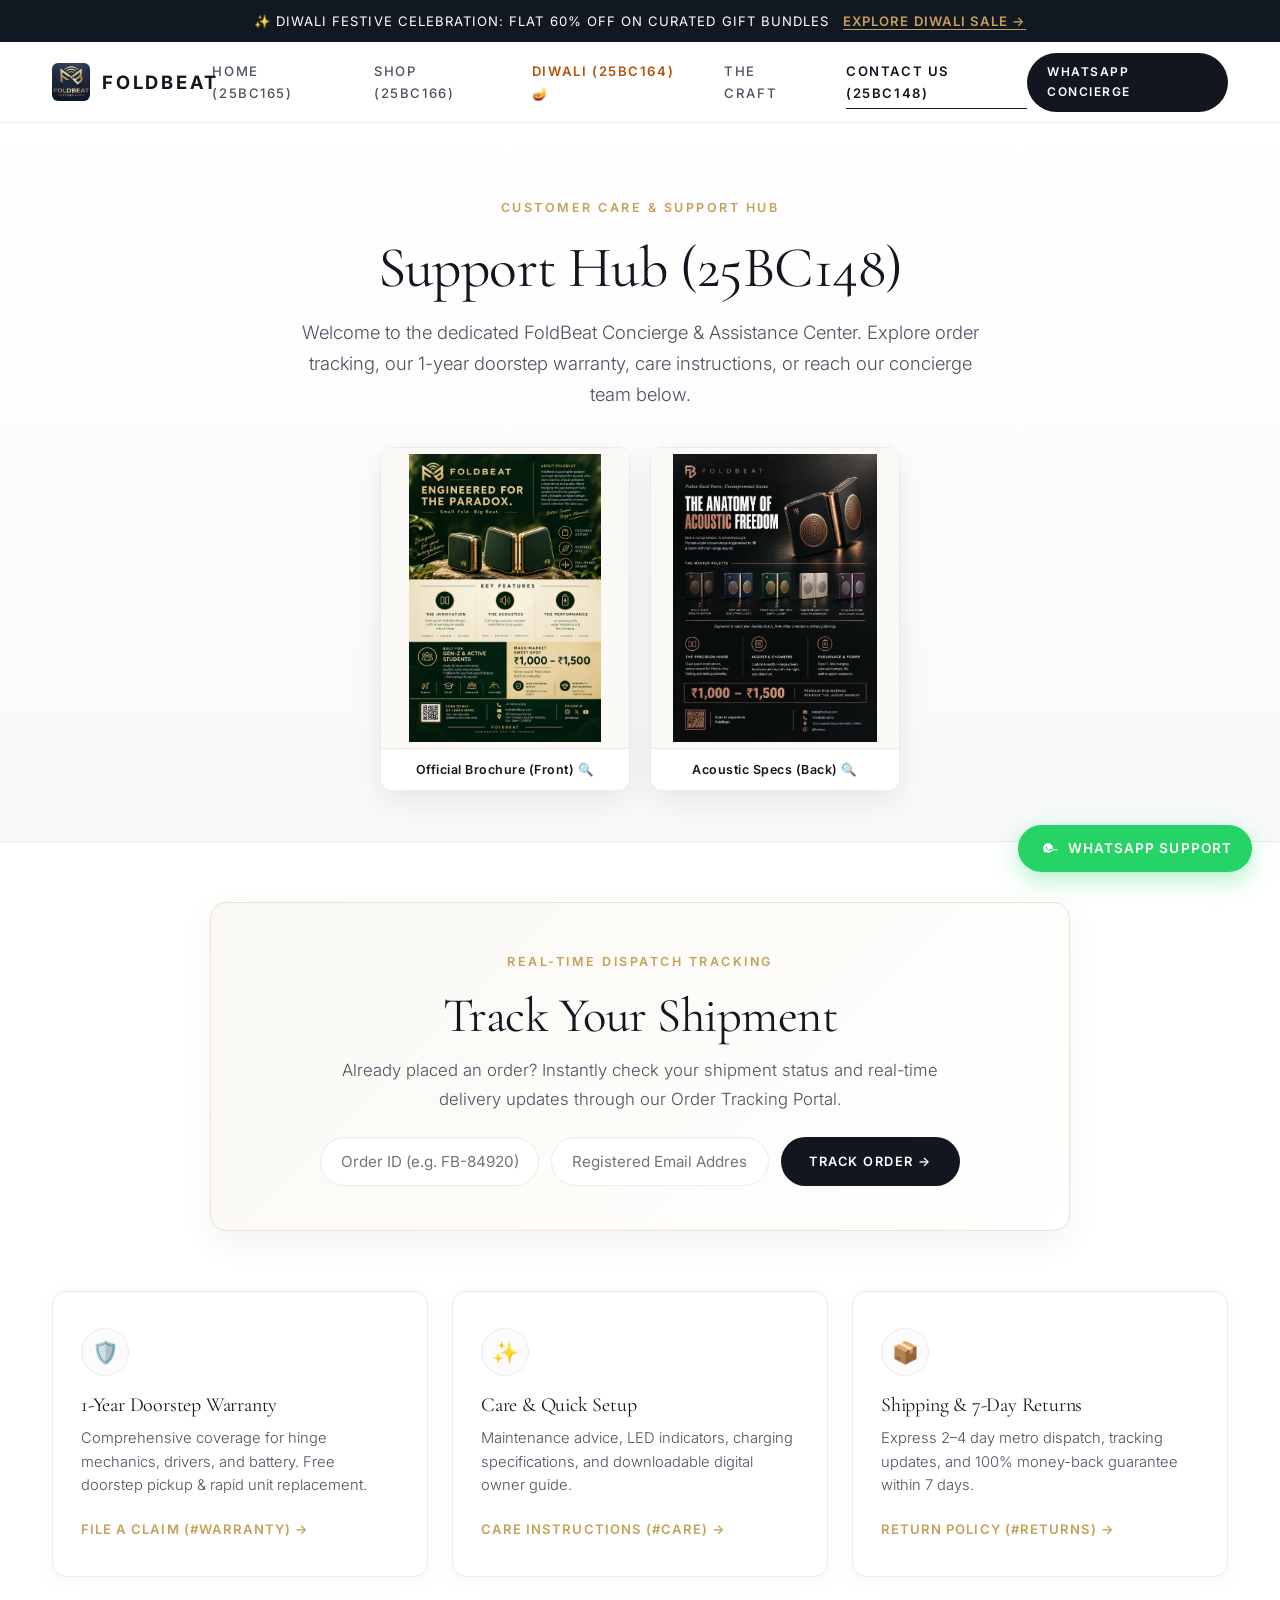
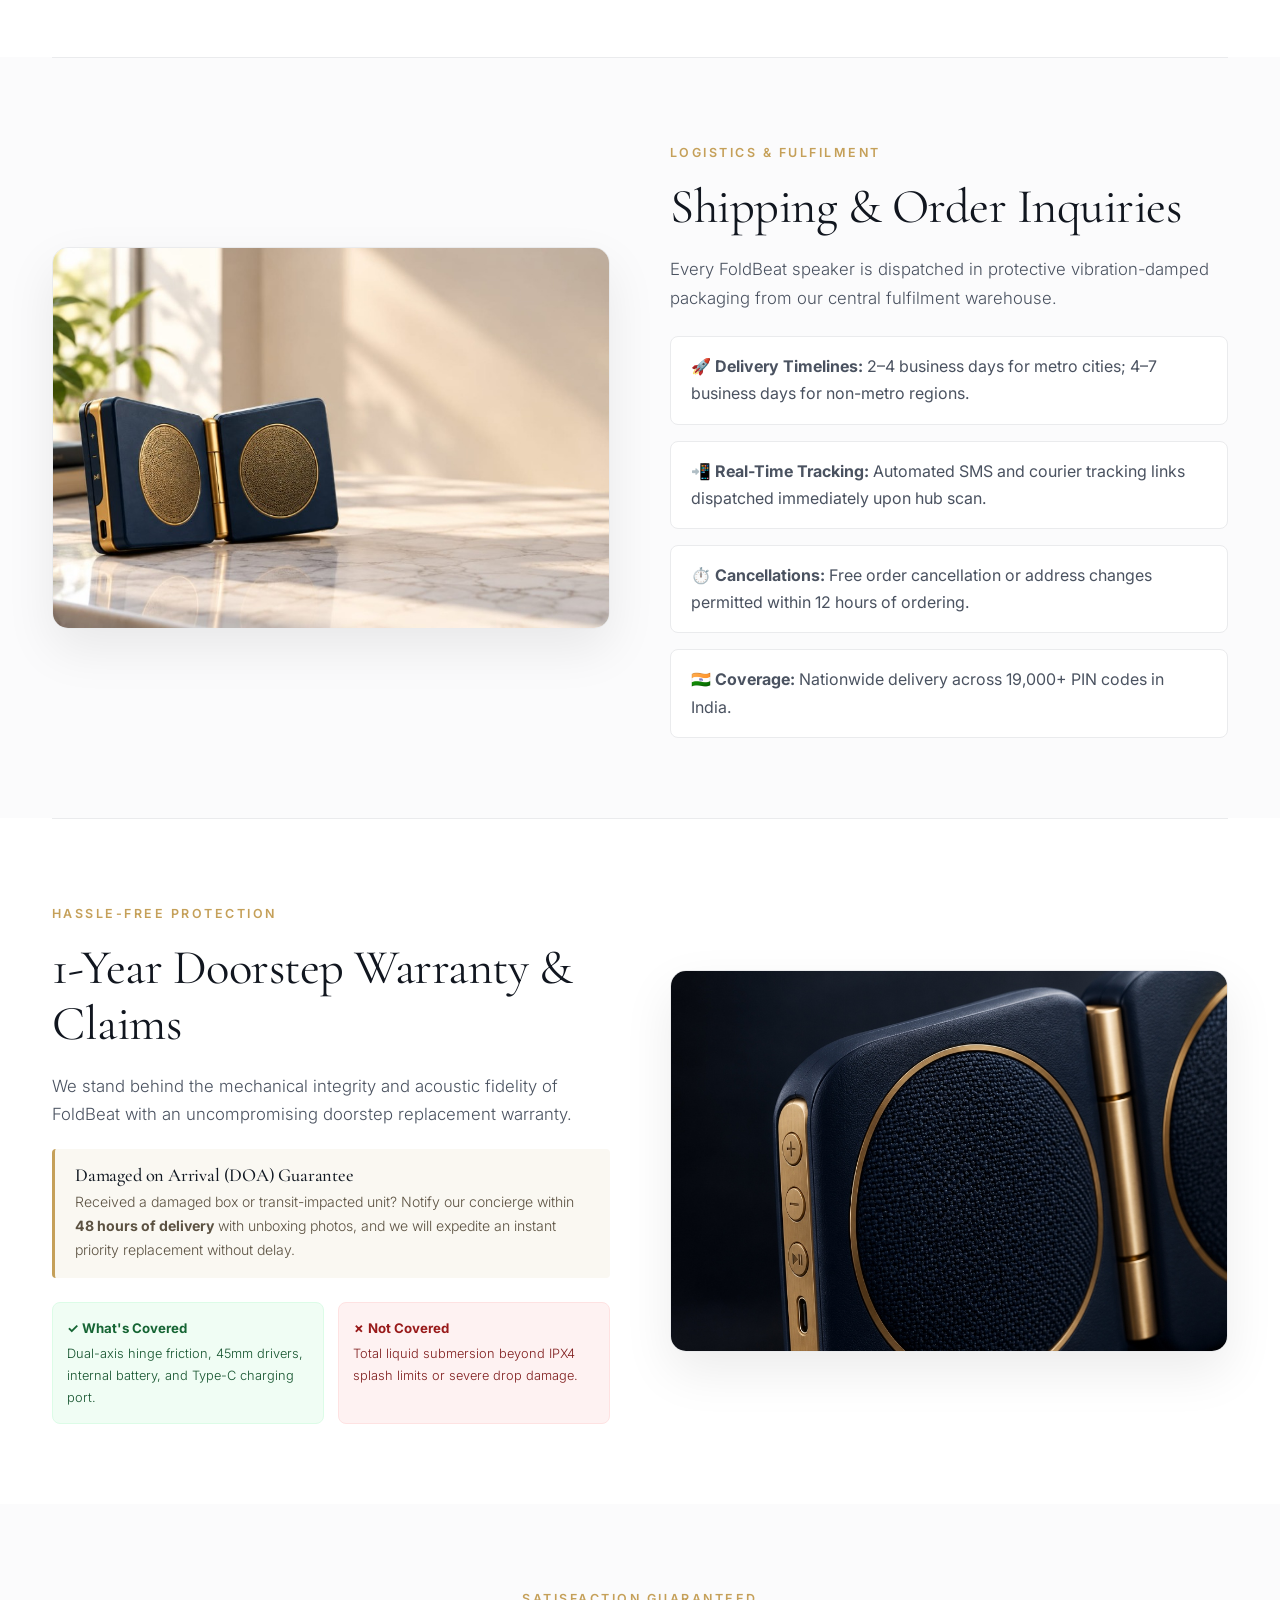
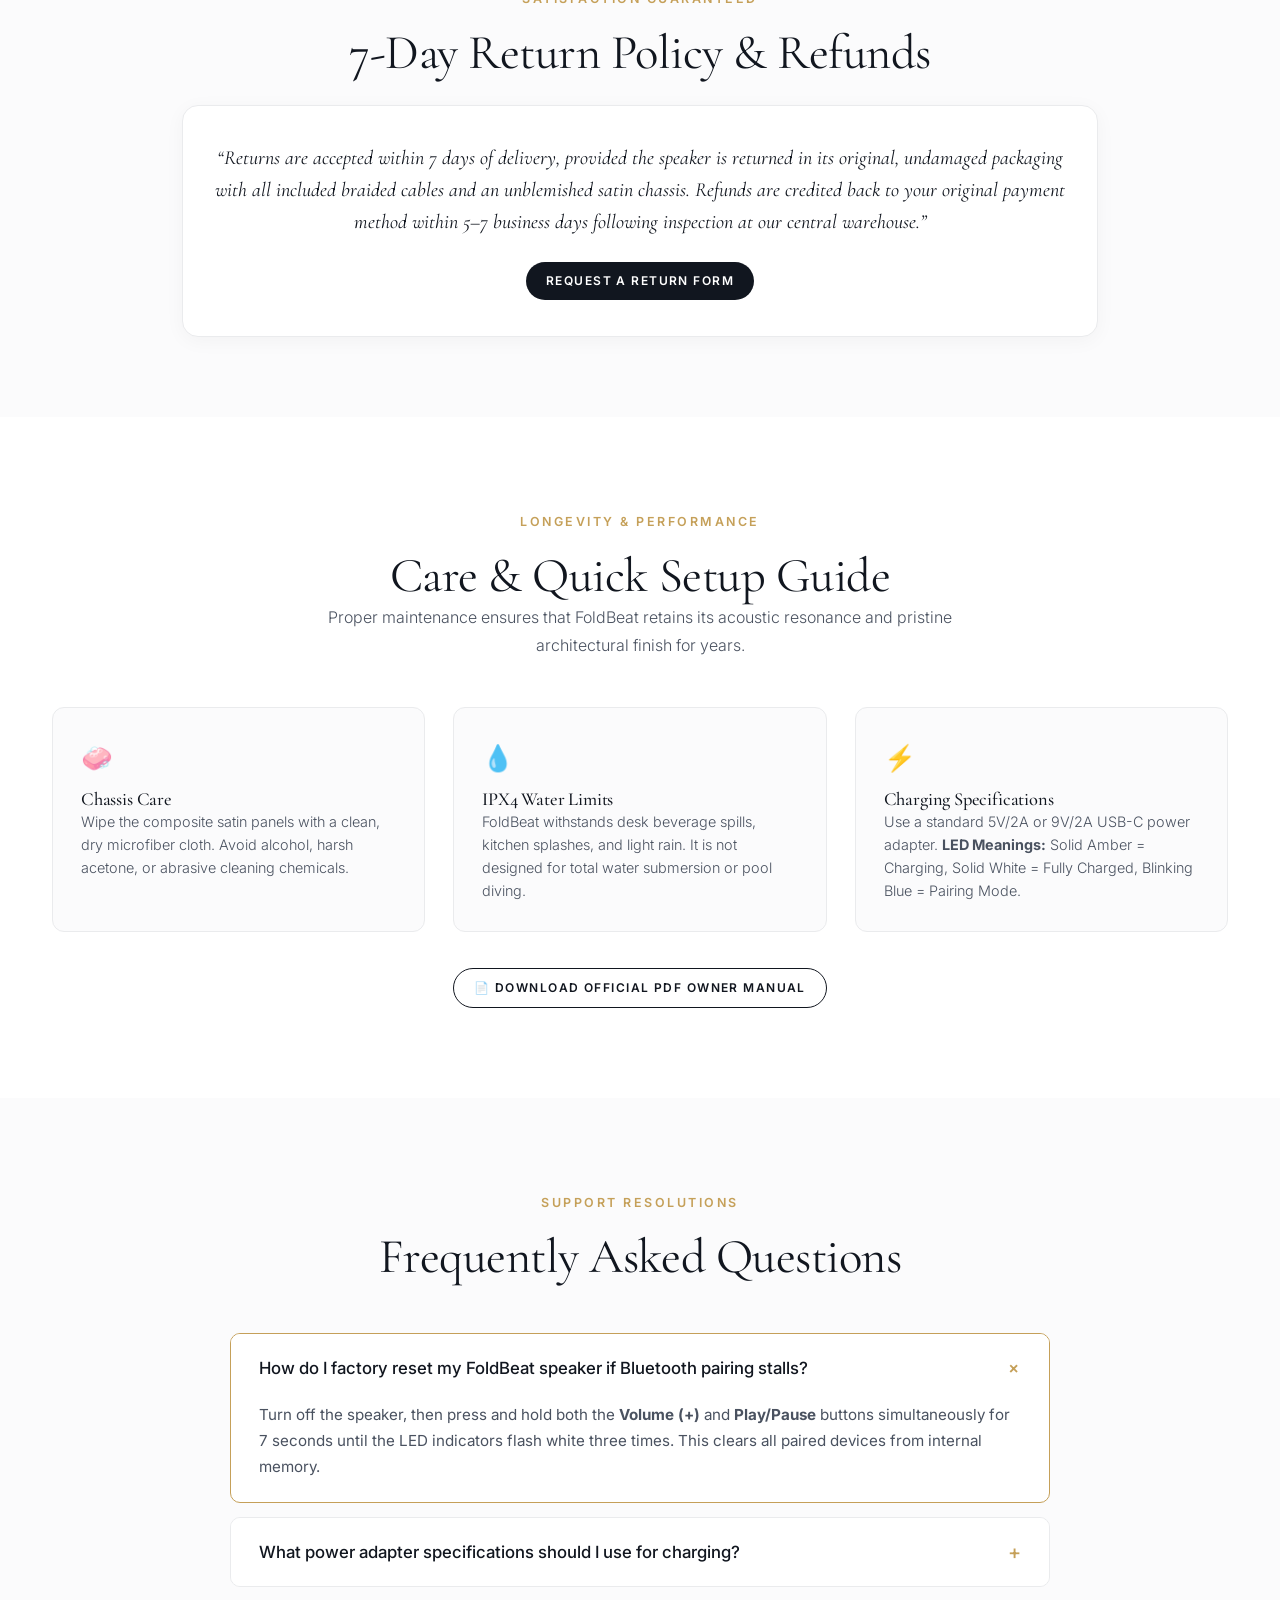
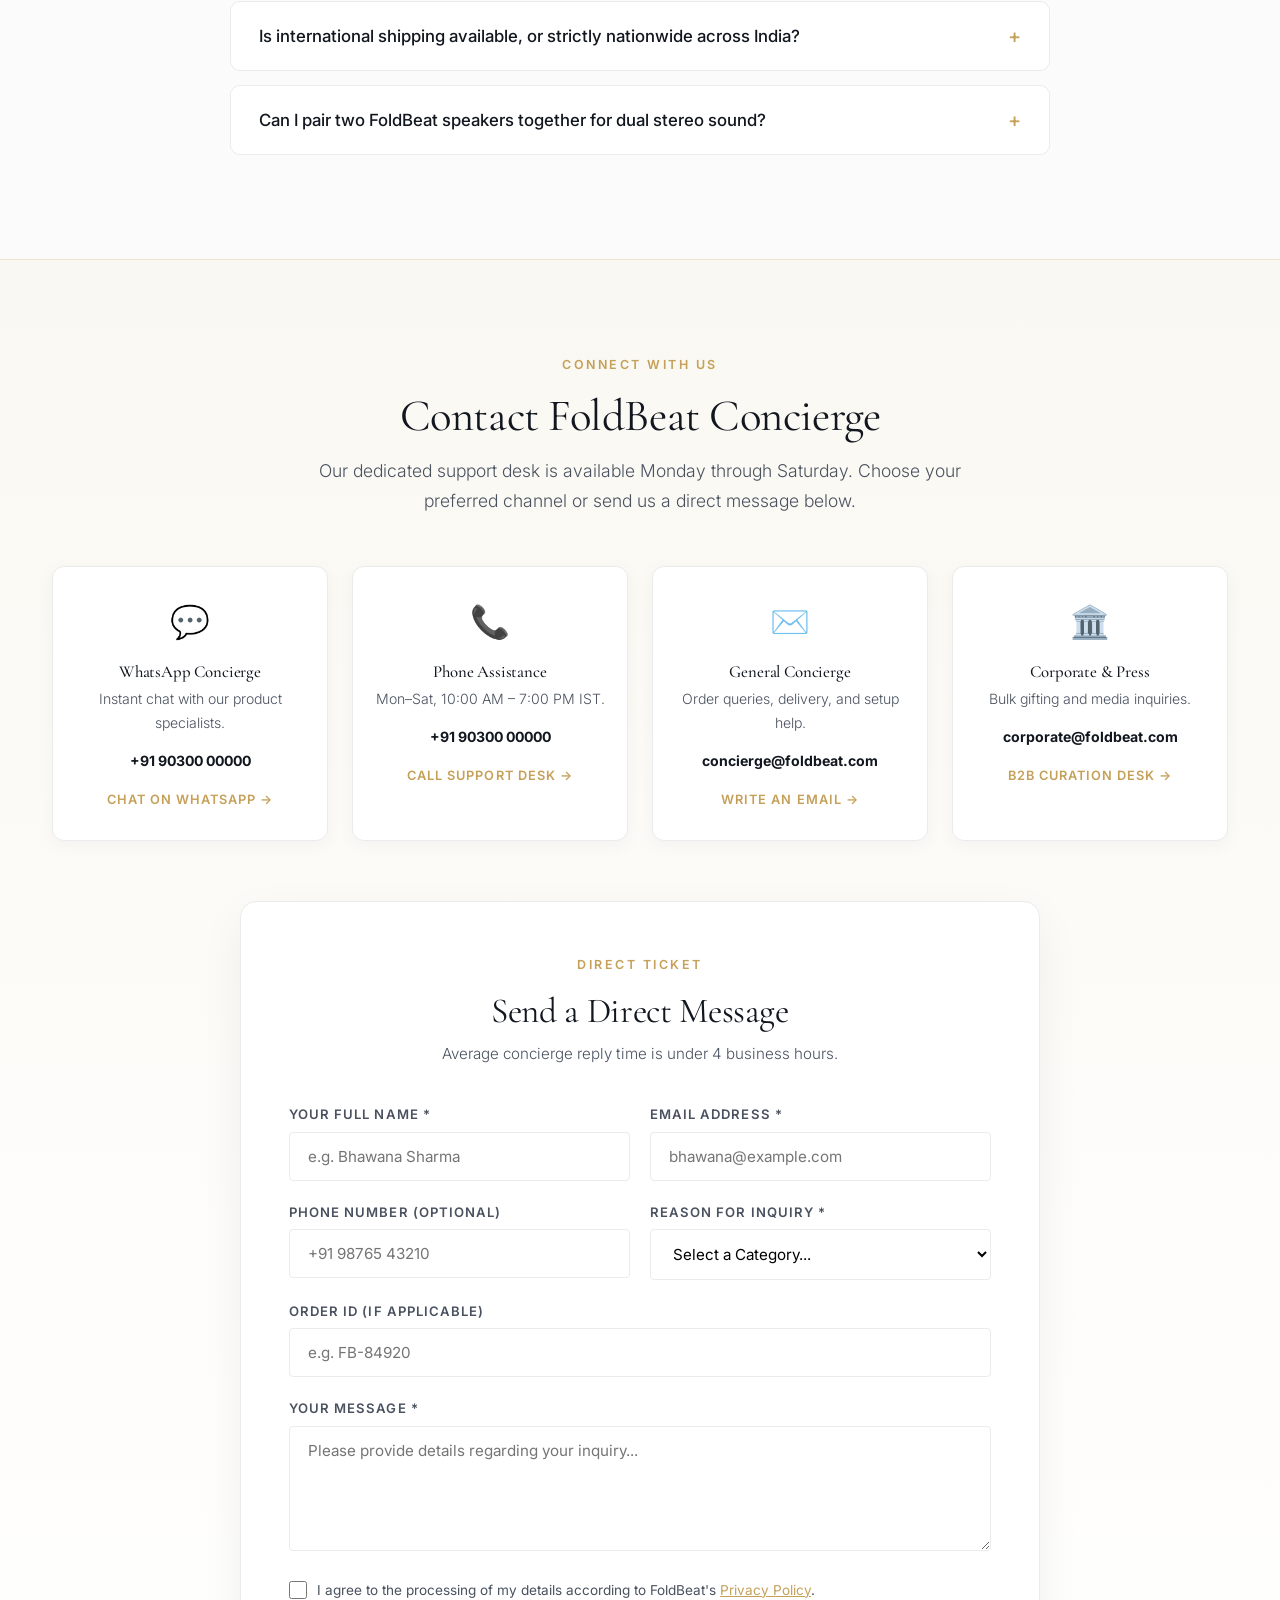
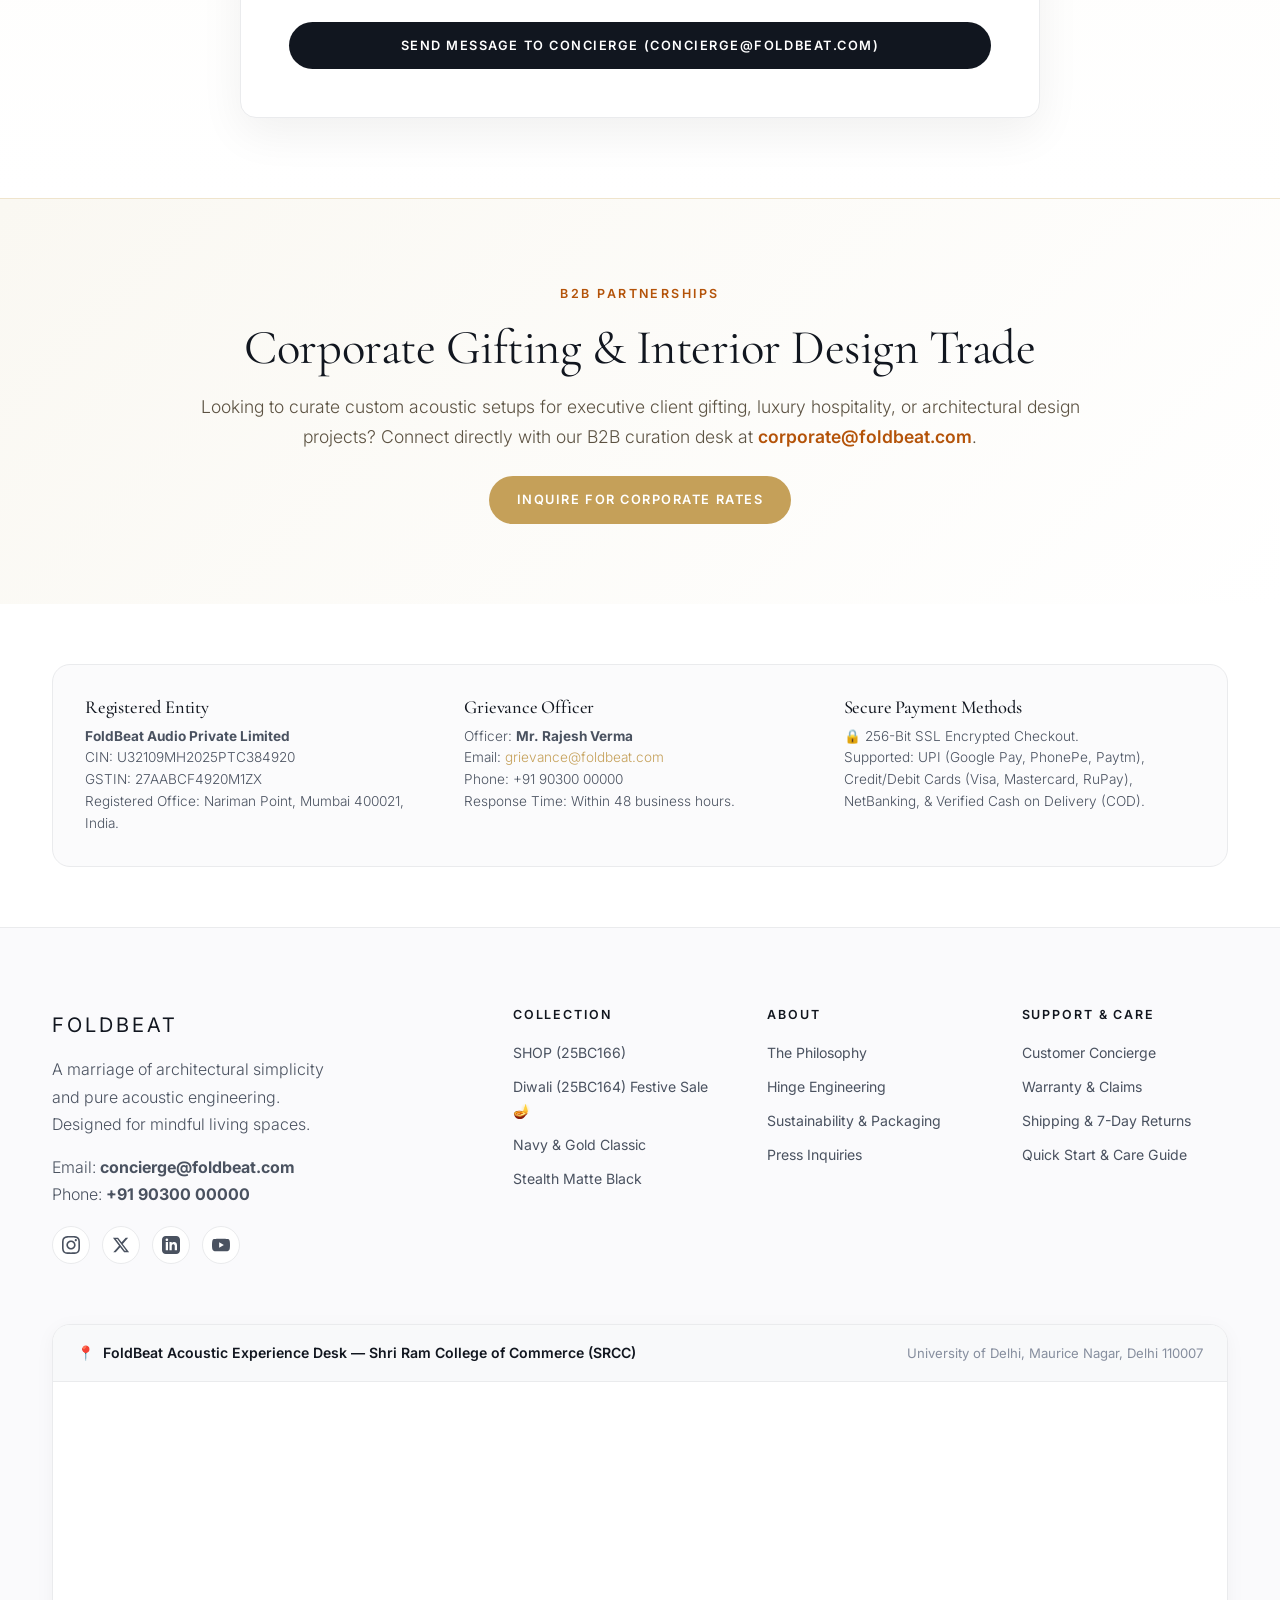
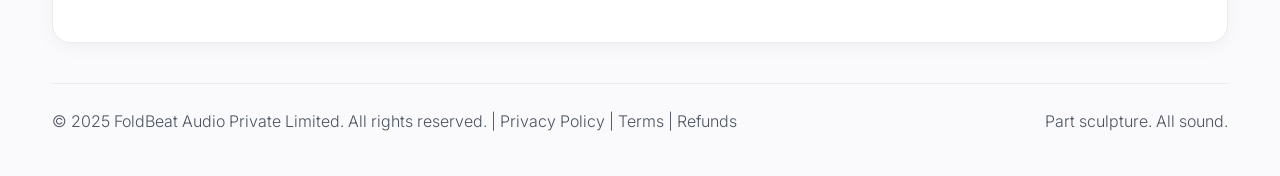
==== commit f263bef0: "Rename Diwali page link and title to Diwali (25BC164)" ====
--- a/contact.html
+++ b/contact.html
@@ -298,7 +298,7 @@
       <nav class="pantheone-nav">
         <a href="index.html">HOME (25BC165)</a>
         <a href="shop.html">SHOP (25BC166)</a>
-        <a href="diwali-sale.html" class="nav-diwali-tag">Diwali Sale 🪔</a>
+        <a href="diwali-sale.html" class="nav-diwali-tag">Diwali (25BC164) 🪔</a>
         <a href="story.html">The Craft</a>
         <a href="contact.html" class="active">Contact us (25BC148)</a>
       </nav>
@@ -758,7 +758,7 @@
           <h4 class="footer-col-title">Collection</h4>
           <ul class="footer-menu-list">
             <li><a href="shop.html">SHOP (25BC166)</a></li>
-            <li><a href="diwali-sale.html">Diwali Festive Sale 🪔</a></li>
+            <li><a href="diwali-sale.html">Diwali (25BC164) Festive Sale 🪔</a></li>
             <li><a href="shop.html">Navy & Gold Classic</a></li>
             <li><a href="shop.html">Stealth Matte Black</a></li>
           </ul>
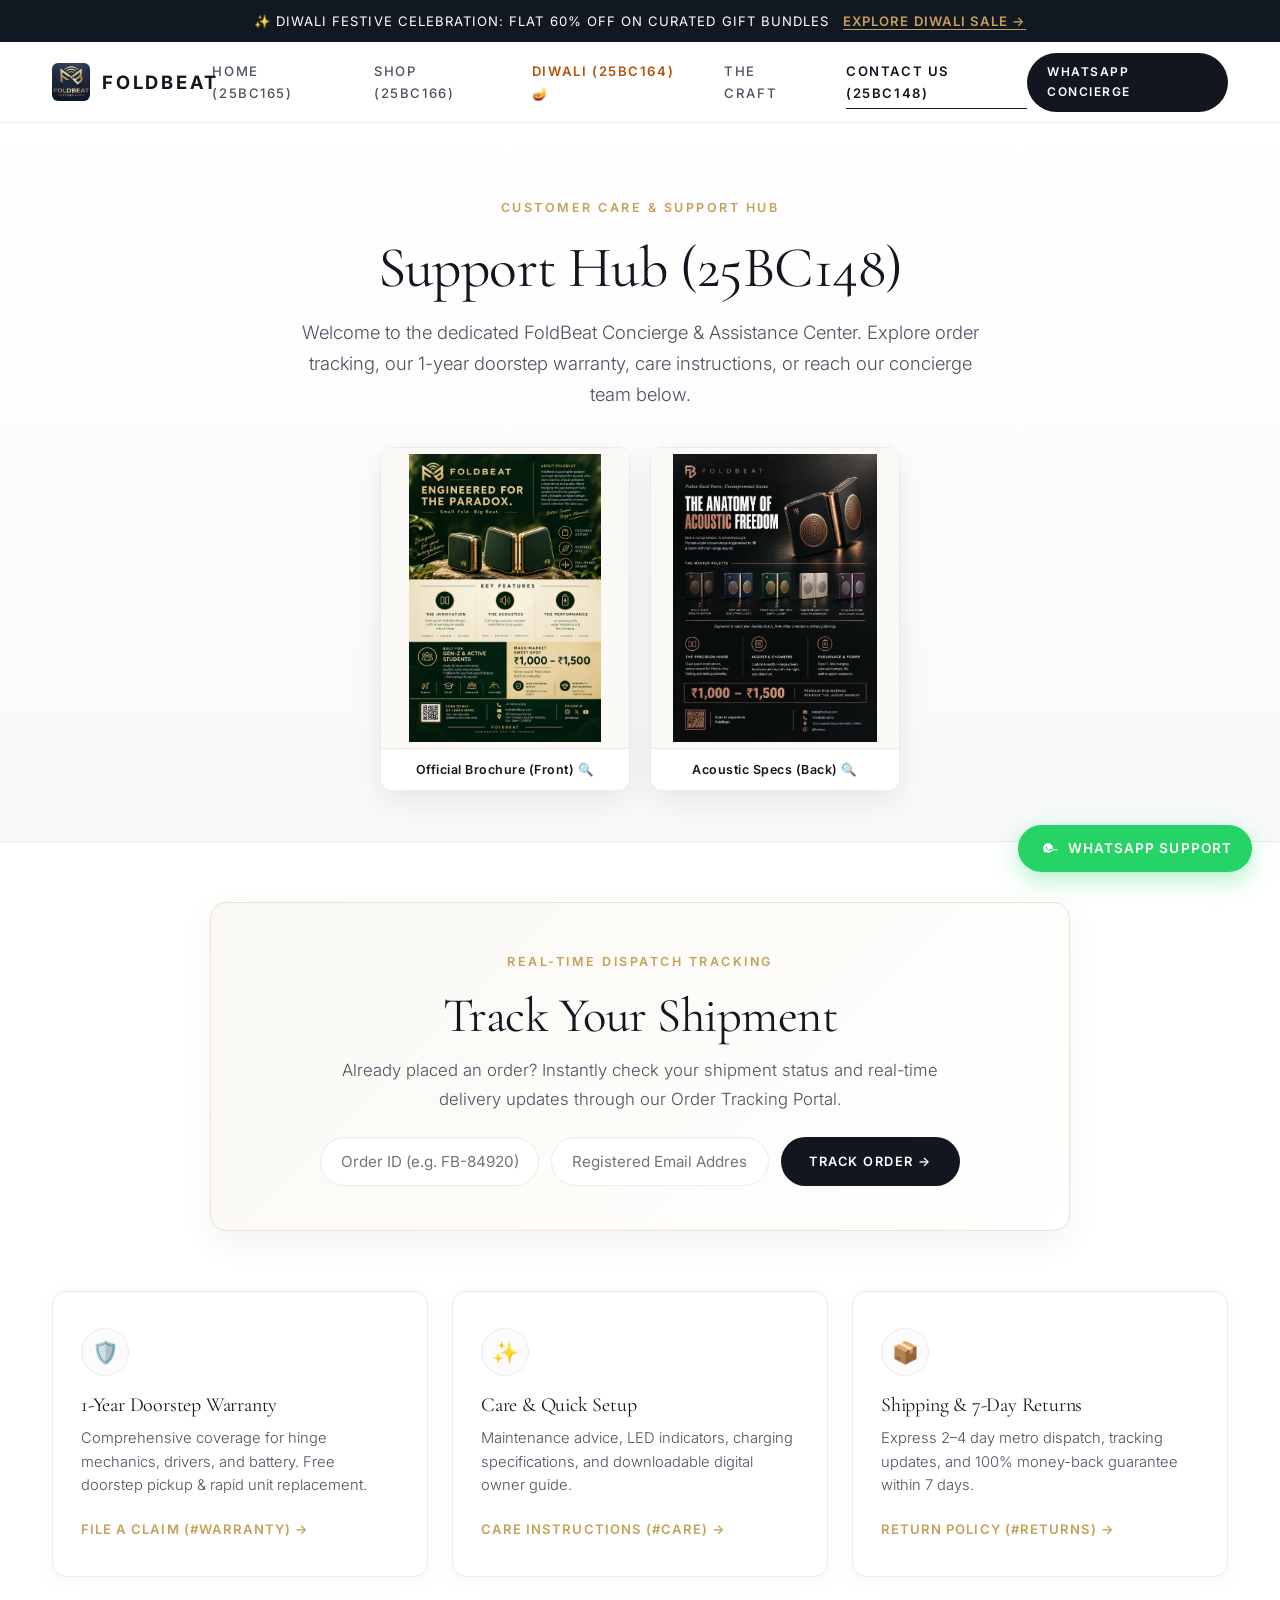
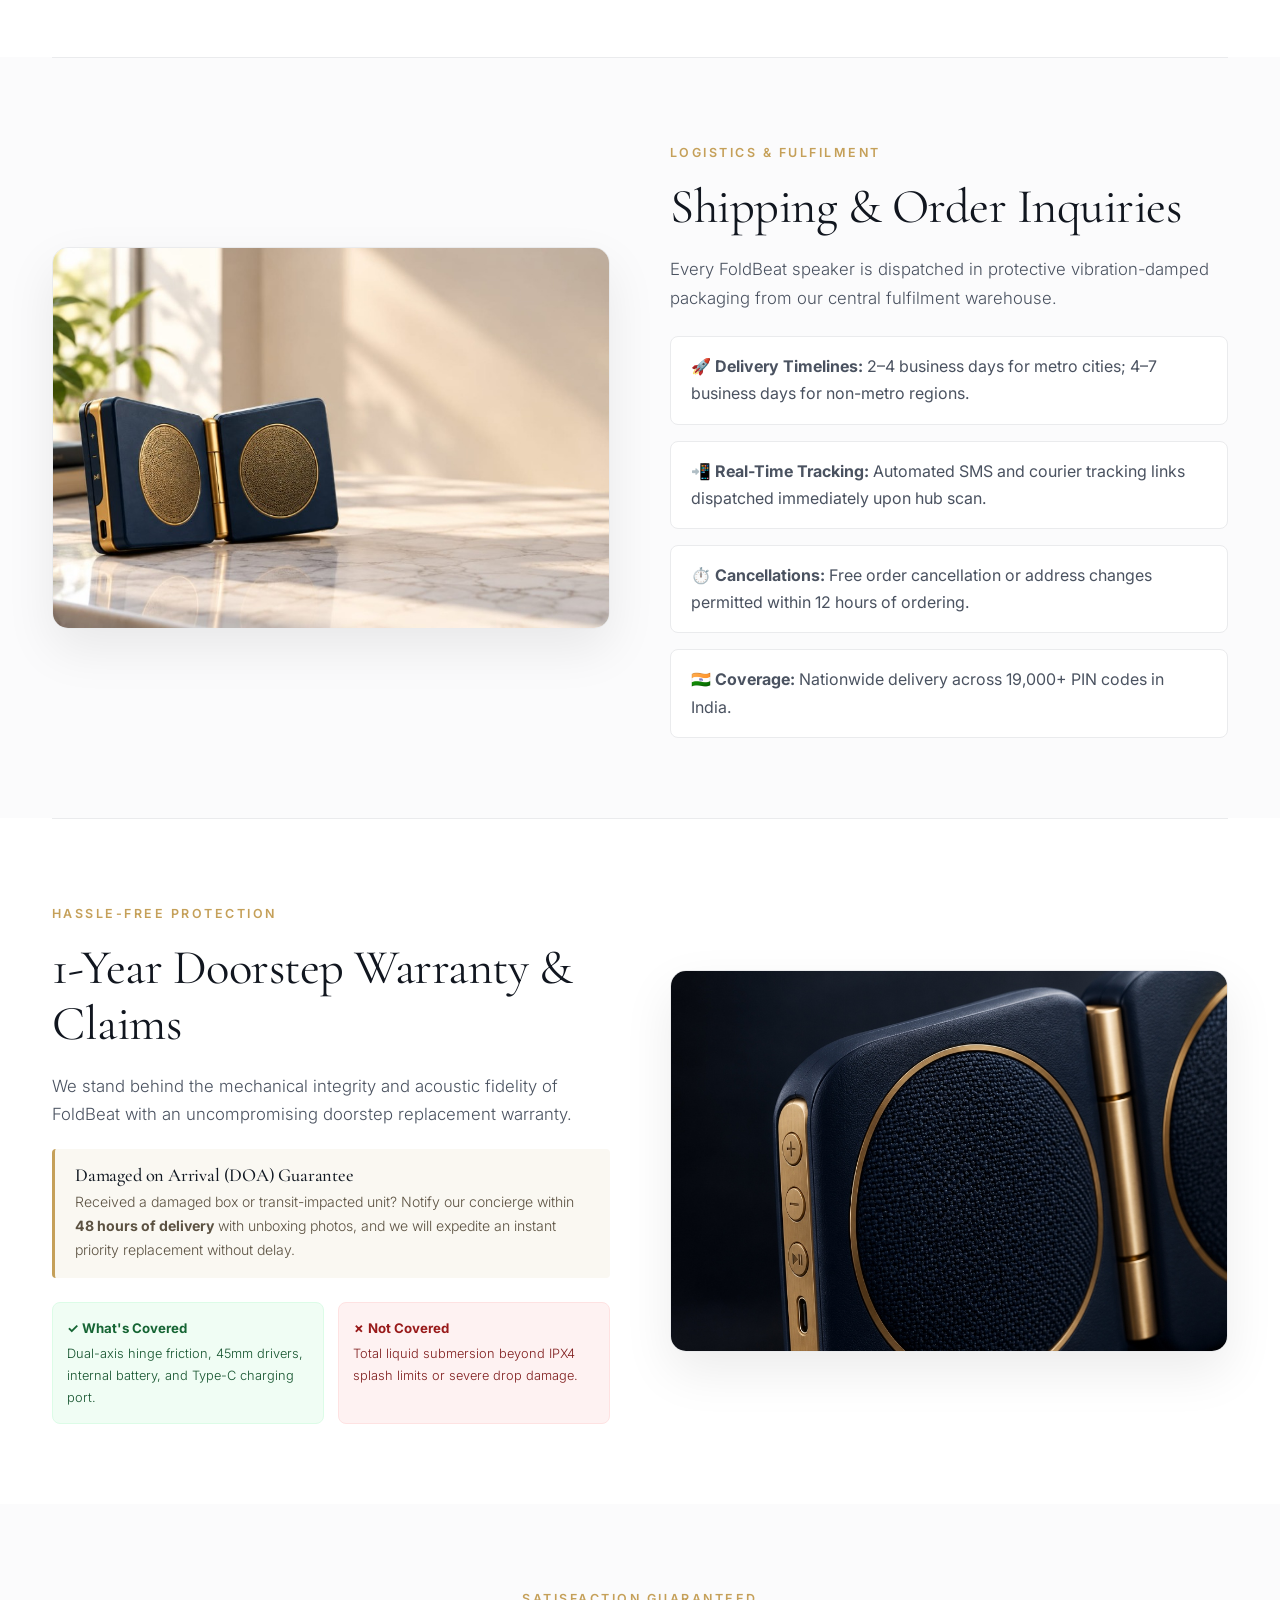
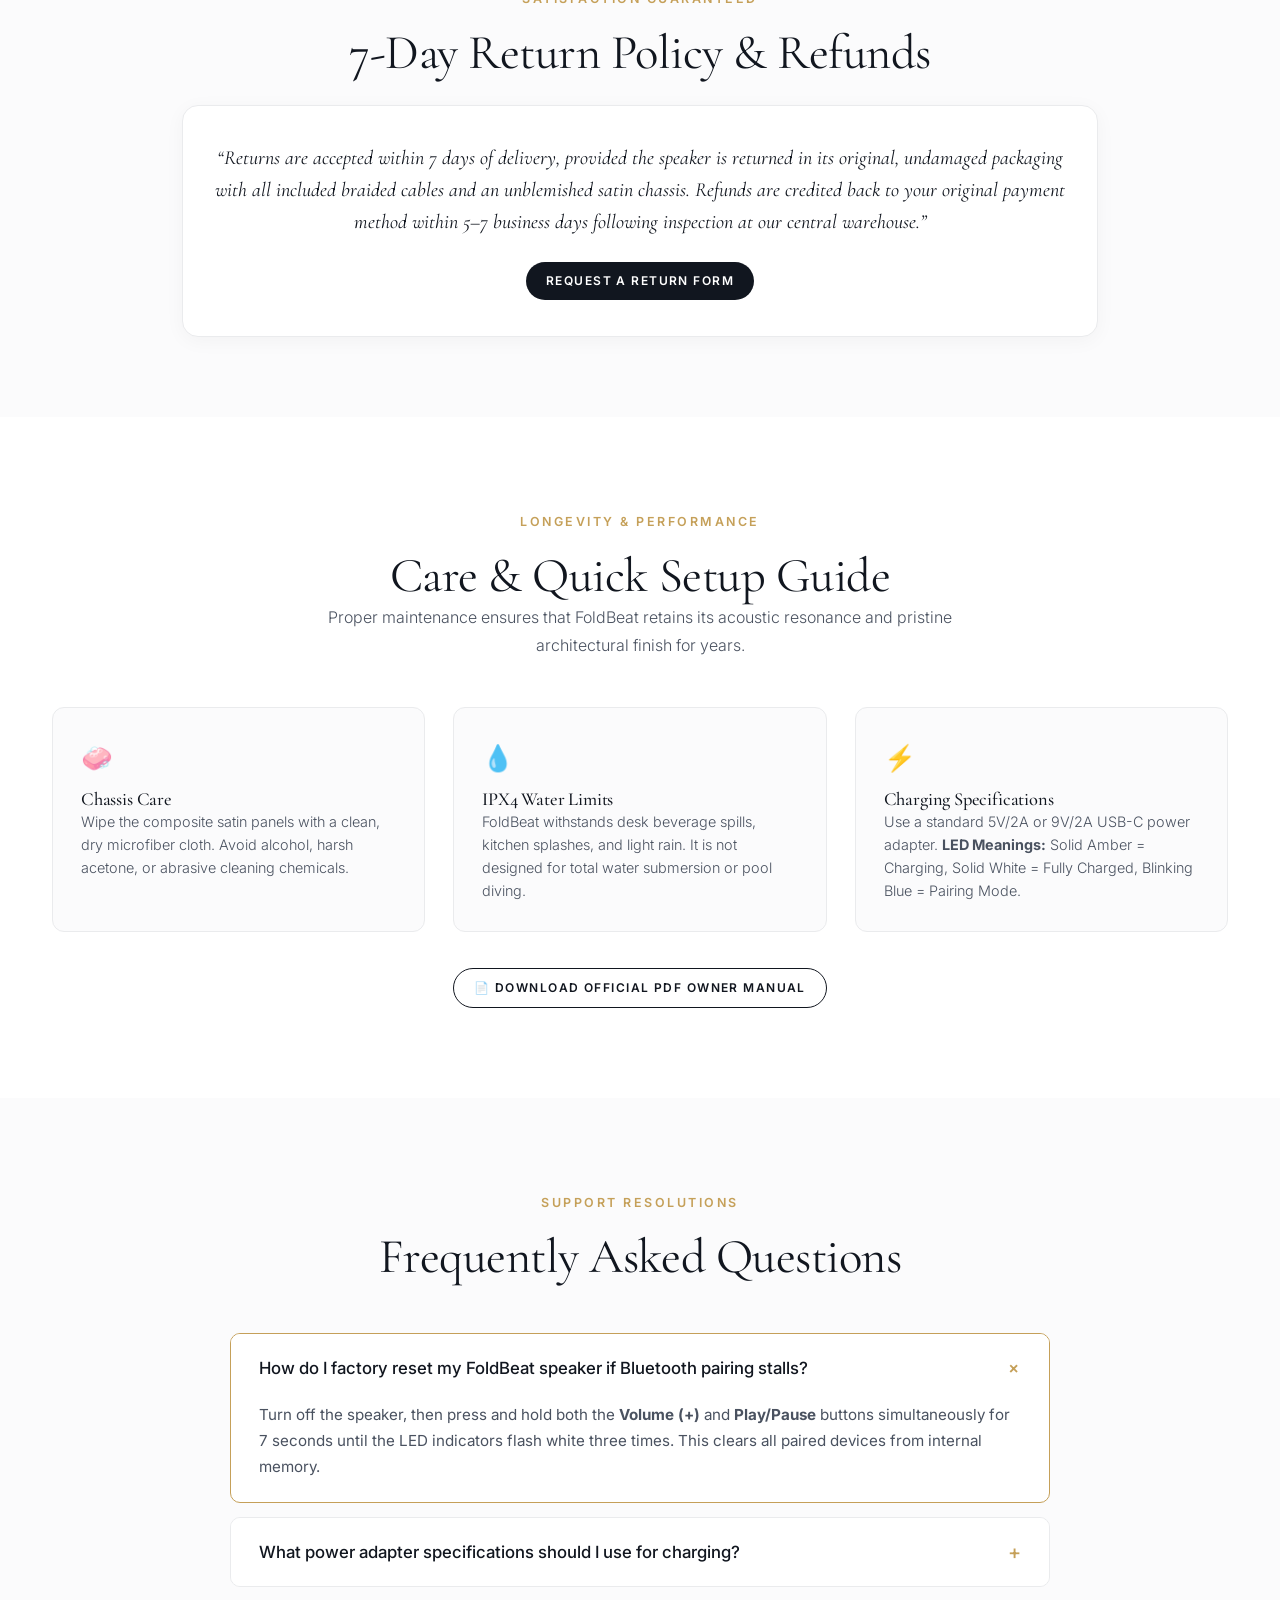
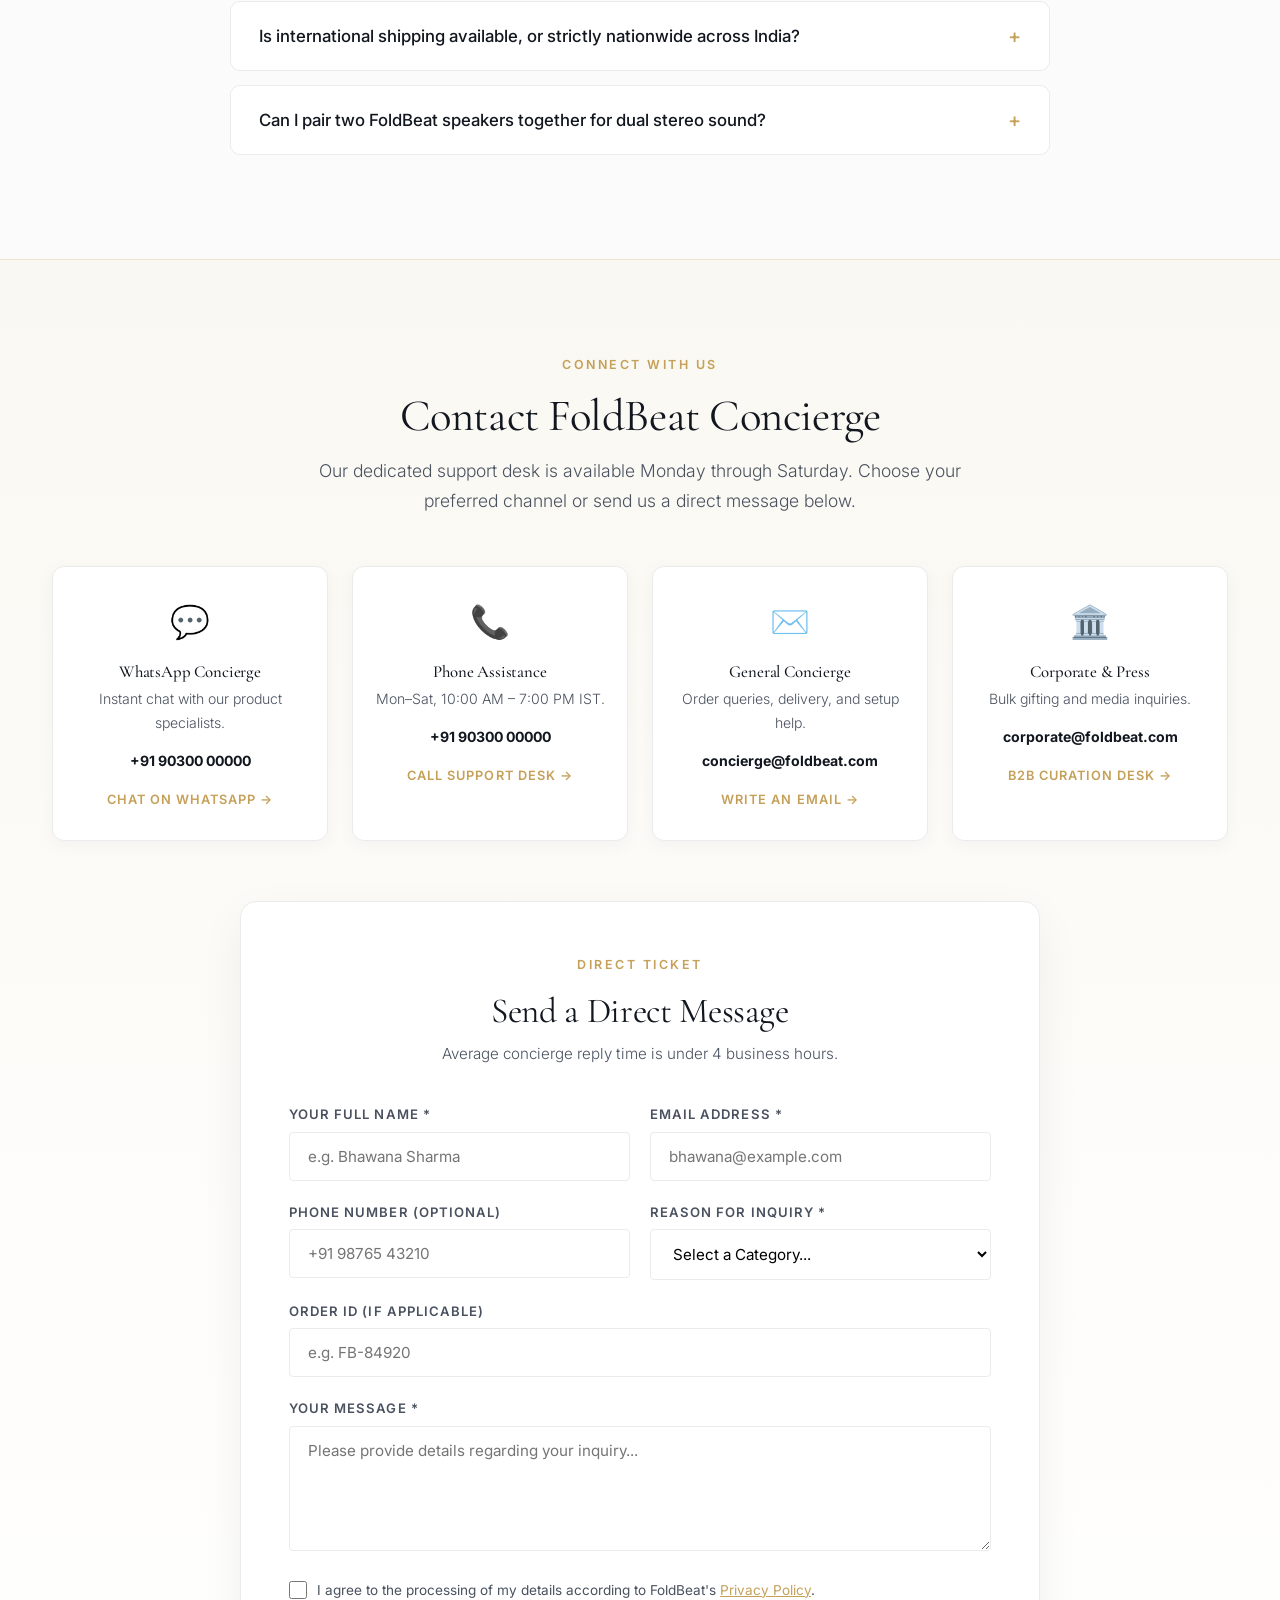
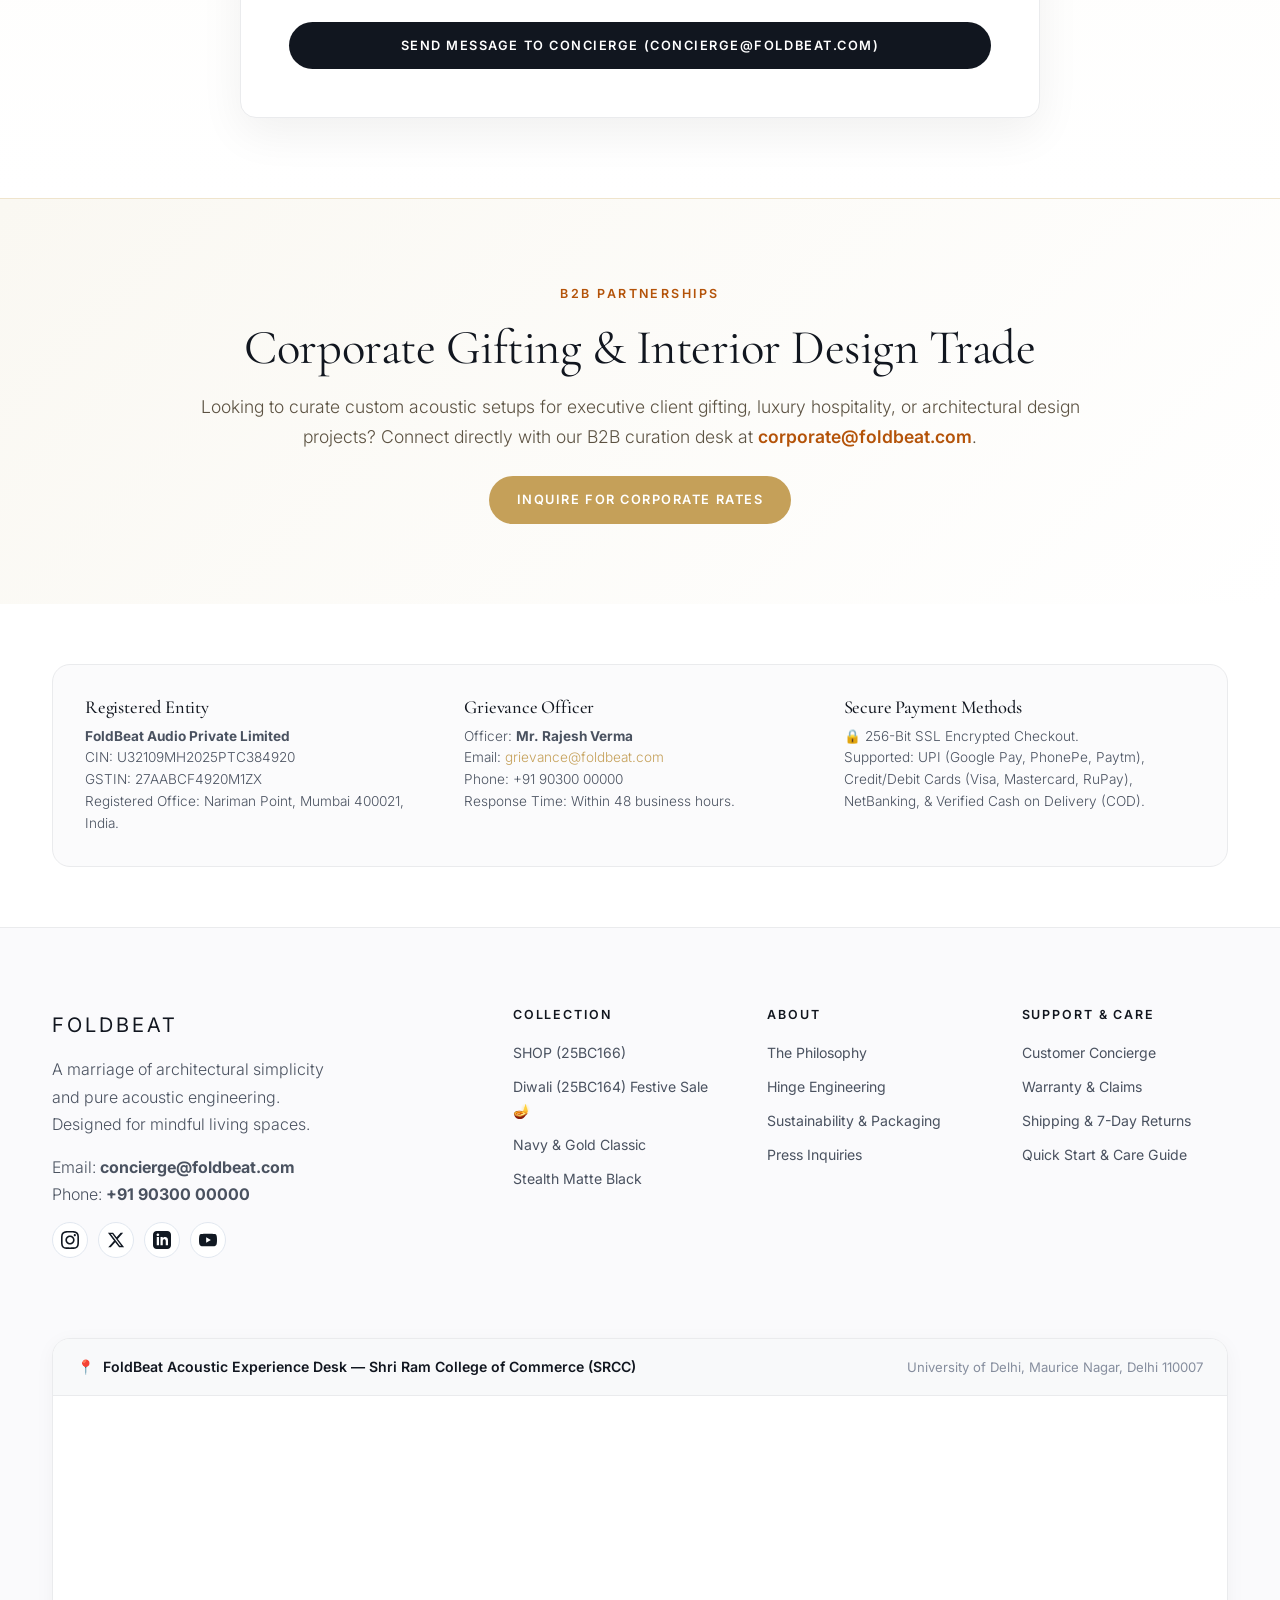
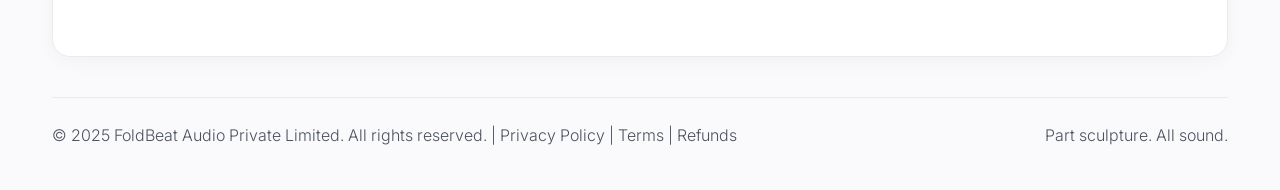
==== commit 49714a5d: "Fix footer social icons sizing and constraints across all pages" ====
--- a/contact.html
+++ b/contact.html
@@ -277,7 +277,52 @@
         padding: 24px 18px;
       }
     }
-  </style>
+  
+/* Scoped Footer Social Media Icons & Map */
+.footer-social-row {
+  display: flex !important;
+  flex-direction: row !important;
+  align-items: center !important;
+  gap: 10px !important;
+  margin-top: 14px !important;
+  margin-bottom: 20px !important;
+}
+.footer-social-row .social-icon-btn {
+  width: 36px !important;
+  height: 36px !important;
+  min-width: 36px !important;
+  max-width: 36px !important;
+  min-height: 36px !important;
+  max-height: 36px !important;
+  border-radius: 50% !important;
+  background: #FFFFFF !important;
+  border: 1px solid #E2E8F0 !important;
+  display: inline-flex !important;
+  align-items: center !important;
+  justify-content: center !important;
+  color: #111822 !important;
+  padding: 8px !important;
+  box-sizing: border-box !important;
+  transition: all 0.25s ease !important;
+}
+.footer-social-row .social-icon-btn:hover {
+  background: #111822 !important;
+  color: #FFFFFF !important;
+  border-color: #111822 !important;
+  transform: translateY(-2px) !important;
+}
+.footer-social-row .social-icon-btn svg {
+  width: 18px !important;
+  height: 18px !important;
+  max-width: 18px !important;
+  max-height: 18px !important;
+  min-width: 18px !important;
+  min-height: 18px !important;
+  display: block !important;
+  fill: currentColor !important;
+}
+
+</style>
 </head>
 <body>
 
@@ -740,16 +785,16 @@
           <!-- Social Media Icons -->
           <div class="footer-social-row">
             <a href="https://instagram.com" target="_blank" rel="noopener" class="social-icon-btn" aria-label="Instagram">
-              <svg viewBox="0 0 24 24"><path d="M12 2.163c3.204 0 3.584.012 4.85.07 3.252.148 4.771 1.691 4.919 4.919.058 1.265.069 1.645.069 4.849 0 3.205-.012 3.584-.069 4.849-.149 3.225-1.664 4.771-4.919 4.919-1.266.058-1.644.07-4.85.07-3.204 0-3.584-.012-4.849-.07-3.26-.149-4.771-1.699-4.919-4.92-.058-1.265-.07-1.644-.07-4.849 0-3.204.013-3.583.07-4.849.149-3.227 1.664-4.771 4.919-4.919 1.266-.057 1.645-.069 4.849-.069zm0-2.163c-3.259 0-3.667.014-4.947.072-4.358.2-6.78 2.618-6.98 6.98-.059 1.281-.073 1.689-.073 4.948 0 3.259.014 3.668.072 4.948.2 4.358 2.618 6.78 6.98 6.98 1.281.058 1.689.072 4.948.072 3.259 0 3.668-.014 4.948-.072 4.354-.2 6.782-2.618 6.979-6.98.059-1.28.073-1.689.073-4.948 0-3.259-.014-3.667-.072-4.947-.196-4.354-2.617-6.78-6.979-6.98-1.281-.059-1.69-.073-4.949-.073zm0 5.838c-3.403 0-6.162 2.759-6.162 6.162s2.759 6.163 6.162 6.163 6.162-2.759 6.162-6.163c0-3.403-2.759-6.162-6.162-6.162zm0 10.162c-2.209 0-4-1.79-4-4 0-2.209 1.791-4 4-4s4 1.791 4 4c0 2.21-1.791 4-4 4zm6.406-11.845c-.796 0-1.441.645-1.441 1.44s.645 1.44 1.441 1.44c.795 0 1.439-.645 1.439-1.44s-.644-1.44-1.439-1.44z"/></svg>
+              <svg viewBox="0 0 24 24" width="18" height="18" style="width:18px;height:18px;max-width:18px;max-height:18px;display:block;fill:currentColor;"><path d="M12 2.163c3.204 0 3.584.012 4.85.07 3.252.148 4.771 1.691 4.919 4.919.058 1.265.069 1.645.069 4.849 0 3.205-.012 3.584-.069 4.849-.149 3.225-1.664 4.771-4.919 4.919-1.266.058-1.644.07-4.85.07-3.204 0-3.584-.012-4.849-.07-3.26-.149-4.771-1.699-4.919-4.92-.058-1.265-.07-1.644-.07-4.849 0-3.204.013-3.583.07-4.849.149-3.227 1.664-4.771 4.919-4.919 1.266-.057 1.645-.069 4.849-.069zm0-2.163c-3.259 0-3.667.014-4.947.072-4.358.2-6.78 2.618-6.98 6.98-.059 1.281-.073 1.689-.073 4.948 0 3.259.014 3.668.072 4.948.2 4.358 2.618 6.78 6.98 6.98 1.281.058 1.689.072 4.948.072 3.259 0 3.668-.014 4.948-.072 4.354-.2 6.782-2.618 6.979-6.98.059-1.28.073-1.689.073-4.948 0-3.259-.014-3.667-.072-4.947-.196-4.354-2.617-6.78-6.979-6.98-1.281-.059-1.69-.073-4.949-.073zm0 5.838c-3.403 0-6.162 2.759-6.162 6.162s2.759 6.163 6.162 6.163 6.162-2.759 6.162-6.163c0-3.403-2.759-6.162-6.162-6.162zm0 10.162c-2.209 0-4-1.79-4-4 0-2.209 1.791-4 4-4s4 1.791 4 4c0 2.21-1.791 4-4 4zm6.406-11.845c-.796 0-1.441.645-1.441 1.44s.645 1.44 1.441 1.44c.795 0 1.439-.645 1.439-1.44s-.644-1.44-1.439-1.44z"/></svg>
             </a>
             <a href="https://twitter.com" target="_blank" rel="noopener" class="social-icon-btn" aria-label="X / Twitter">
-              <svg viewBox="0 0 24 24"><path d="M18.244 2.25h3.308l-7.227 8.26 8.502 11.24H16.17l-5.214-6.817L4.99 21.75H1.68l7.73-8.835L1.254 2.25H8.08l4.713 6.231zm-1.161 17.52h1.833L7.084 4.126H5.117z"/></svg>
+              <svg viewBox="0 0 24 24" width="18" height="18" style="width:18px;height:18px;max-width:18px;max-height:18px;display:block;fill:currentColor;"><path d="M18.244 2.25h3.308l-7.227 8.26 8.502 11.24H16.17l-5.214-6.817L4.99 21.75H1.68l7.73-8.835L1.254 2.25H8.08l4.713 6.231zm-1.161 17.52h1.833L7.084 4.126H5.117z"/></svg>
             </a>
             <a href="https://linkedin.com" target="_blank" rel="noopener" class="social-icon-btn" aria-label="LinkedIn">
-              <svg viewBox="0 0 24 24"><path d="M19 0h-14c-2.761 0-5 2.239-5 5v14c0 2.761 2.239 5 5 5h14c2.762 0 5-2.239 5-5v-14c0-2.761-2.238-5-5-5zm-11 19h-3v-11h3v11zm-1.5-12.268c-.966 0-1.75-.79-1.75-1.764s.784-1.764 1.75-1.764 1.75.79 1.75 1.764-.783 1.764-1.75 1.764zm13.5 12.268h-3v-5.604c0-3.368-4-3.113-4 0v5.604h-3v-11h3v1.765c1.396-2.586 7-2.777 7 2.476v6.759z"/></svg>
+              <svg viewBox="0 0 24 24" width="18" height="18" style="width:18px;height:18px;max-width:18px;max-height:18px;display:block;fill:currentColor;"><path d="M19 0h-14c-2.761 0-5 2.239-5 5v14c0 2.761 2.239 5 5 5h14c2.762 0 5-2.239 5-5v-14c0-2.761-2.238-5-5-5zm-11 19h-3v-11h3v11zm-1.5-12.268c-.966 0-1.75-.79-1.75-1.764s.784-1.764 1.75-1.764 1.75.79 1.75 1.764-.783 1.764-1.75 1.764zm13.5 12.268h-3v-5.604c0-3.368-4-3.113-4 0v5.604h-3v-11h3v1.765c1.396-2.586 7-2.777 7 2.476v6.759z"/></svg>
             </a>
             <a href="https://youtube.com" target="_blank" rel="noopener" class="social-icon-btn" aria-label="YouTube">
-              <svg viewBox="0 0 24 24"><path d="M23.498 6.186a3.016 3.016 0 0 0-2.122-2.136C19.505 3.545 12 3.545 12 3.545s-7.505 0-9.377.505A3.017 3.017 0 0 0 .502 6.186C0 8.07 0 12 0 12s0 3.93.502 5.814a3.016 3.016 0 0 0 2.122 2.136c1.871.505 9.376.505 9.376.505s7.505 0 9.377-.505a3.015 3.015 0 0 0 2.122-2.136C24 15.93 24 12 24 12s0-3.93-.502-5.814zM9.545 15.568V8.432L15.818 12l-6.273 3.568z"/></svg>
+              <svg viewBox="0 0 24 24" width="18" height="18" style="width:18px;height:18px;max-width:18px;max-height:18px;display:block;fill:currentColor;"><path d="M23.498 6.186a3.016 3.016 0 0 0-2.122-2.136C19.505 3.545 12 3.545 12 3.545s-7.505 0-9.377.505A3.017 3.017 0 0 0 .502 6.186C0 8.07 0 12 0 12s0 3.93.502 5.814a3.016 3.016 0 0 0 2.122 2.136c1.871.505 9.376.505 9.376.505s7.505 0 9.377-.505a3.015 3.015 0 0 0 2.122-2.136C24 15.93 24 12 24 12s0-3.93-.502-5.814zM9.545 15.568V8.432L15.818 12l-6.273 3.568z"/></svg>
             </a>
           </div>
         </div>
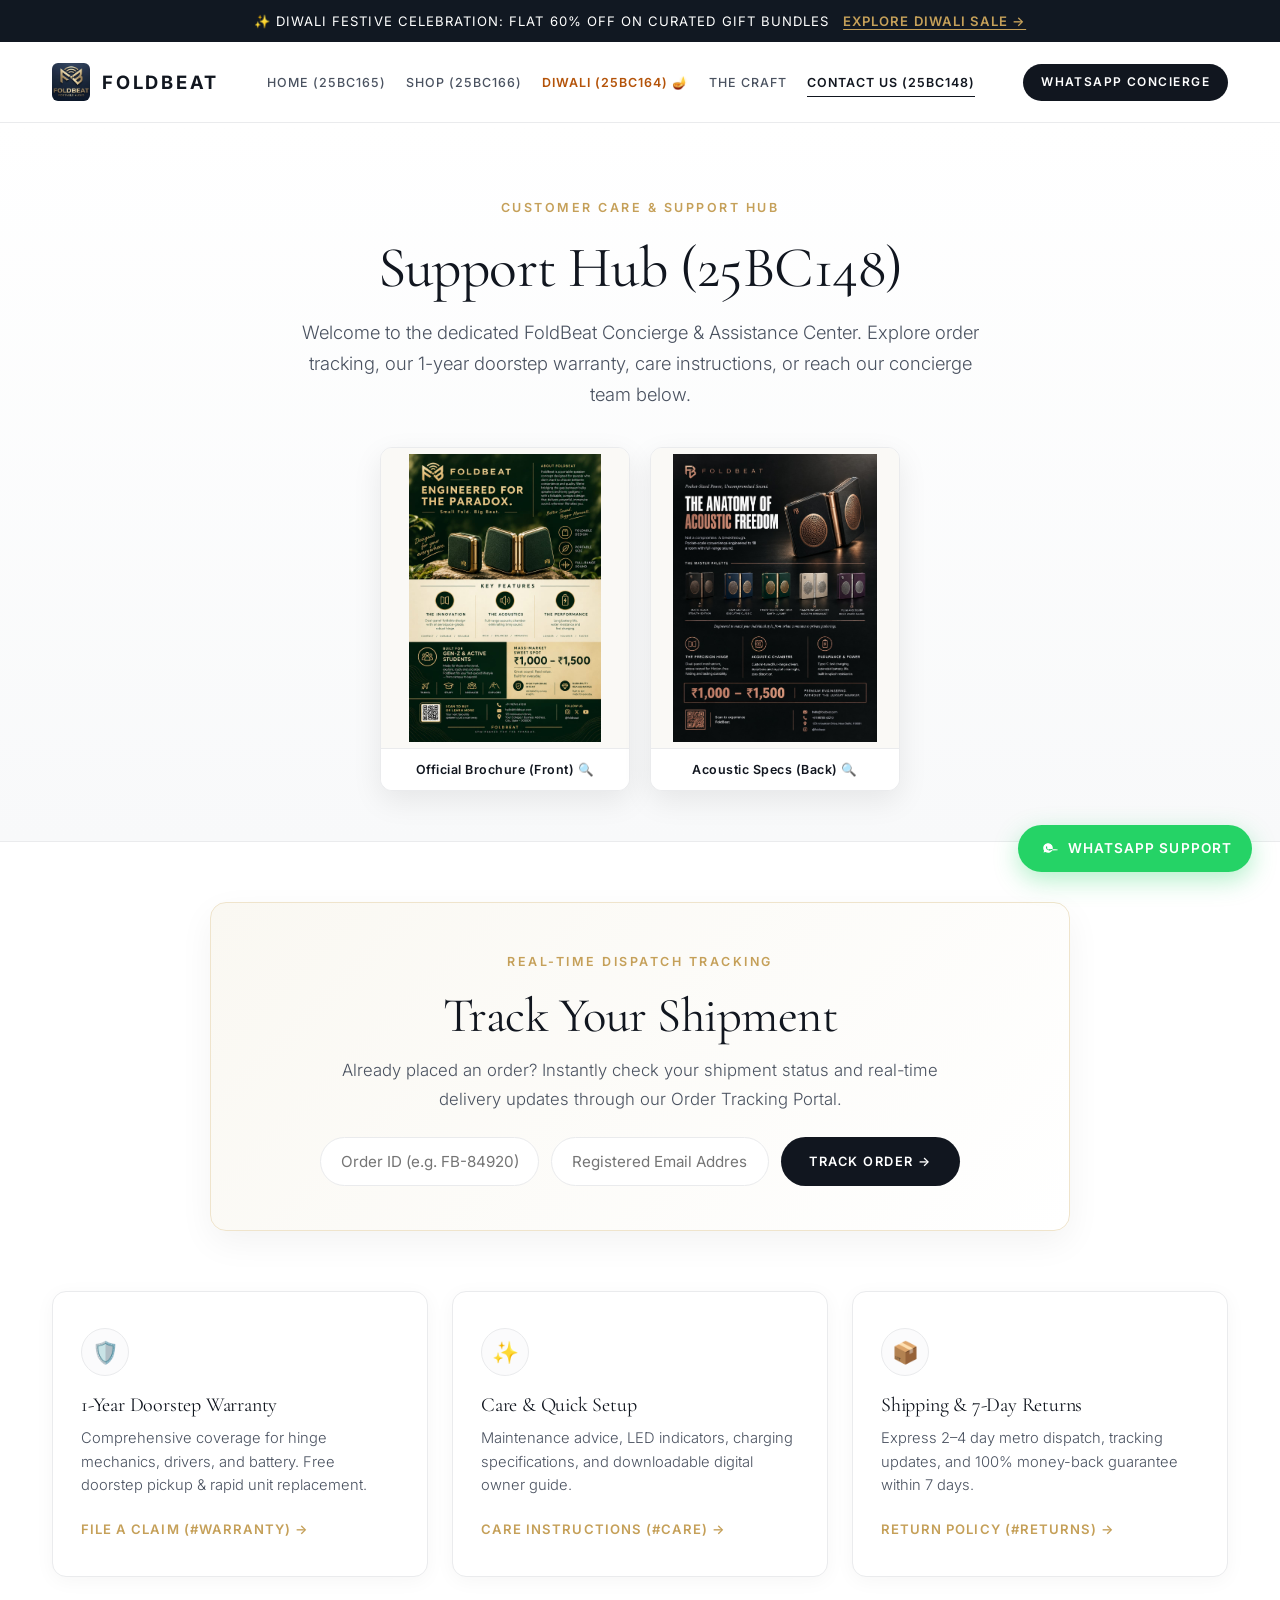
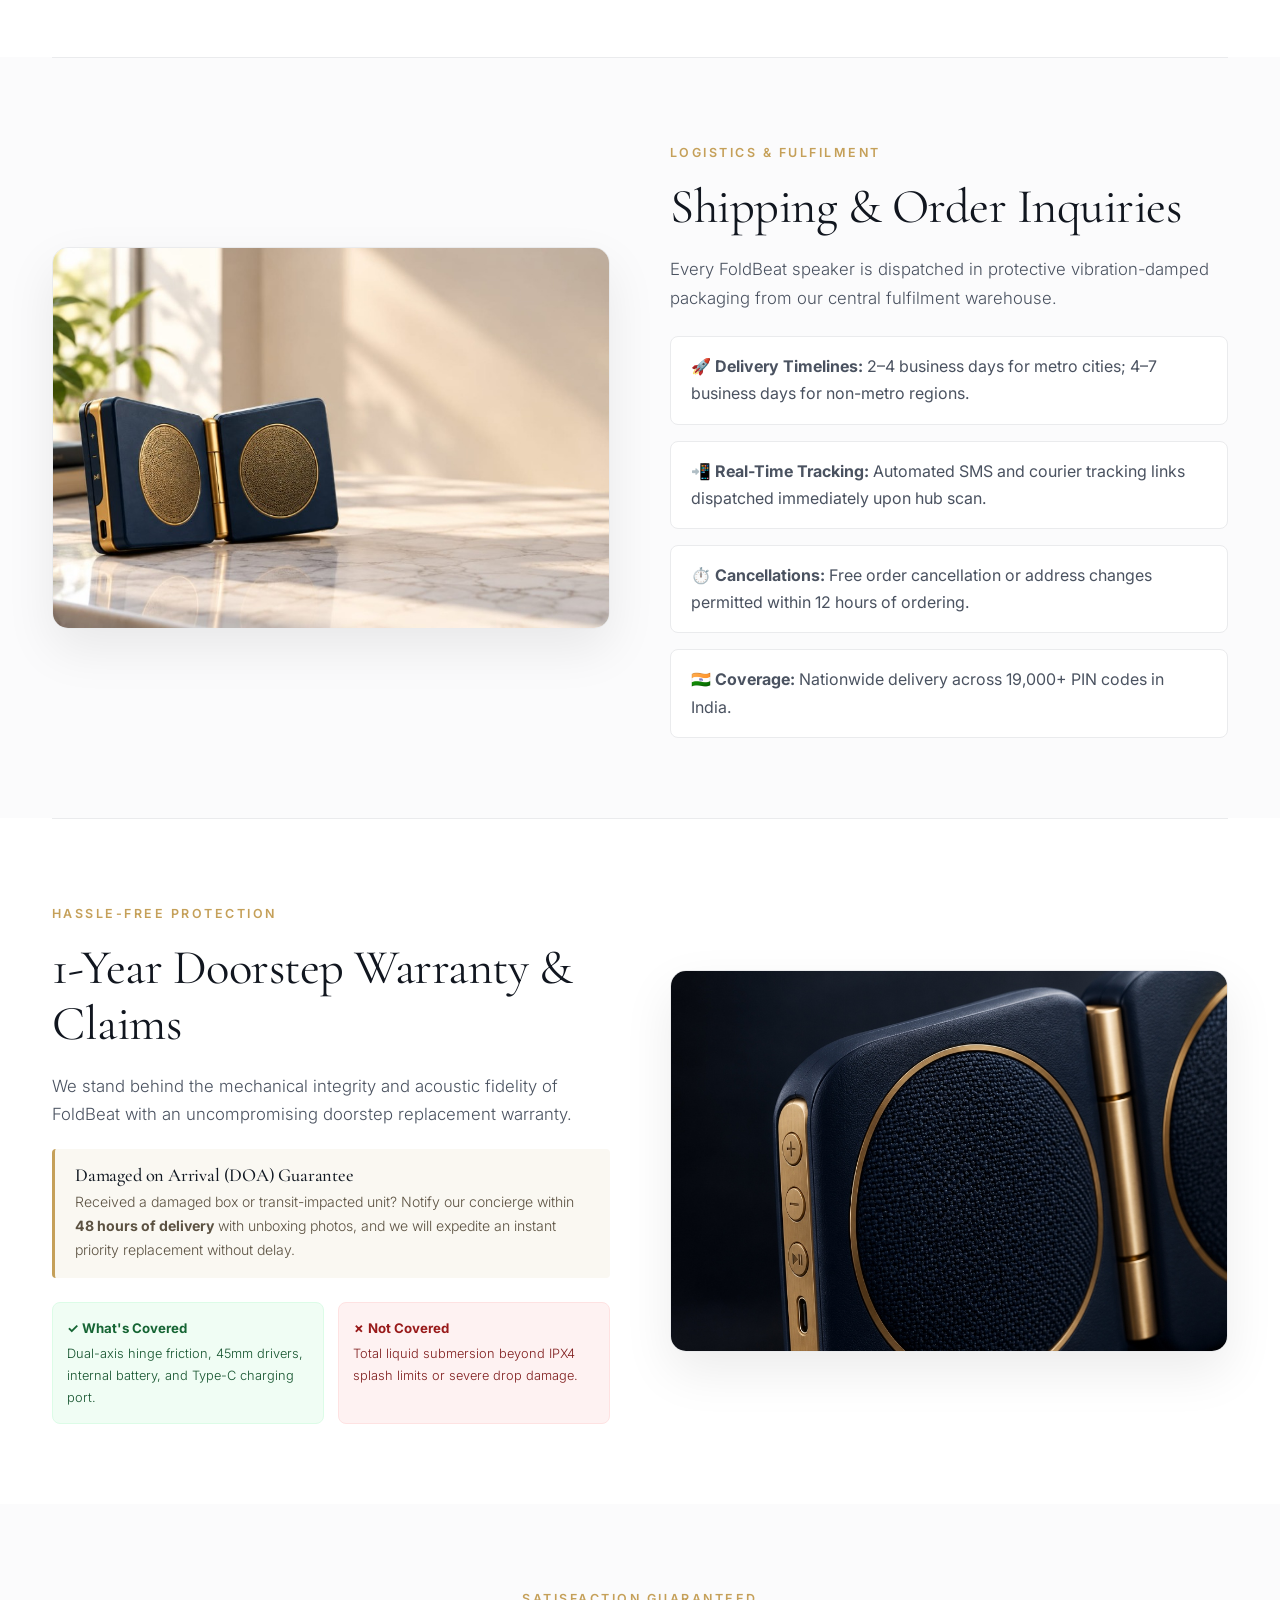
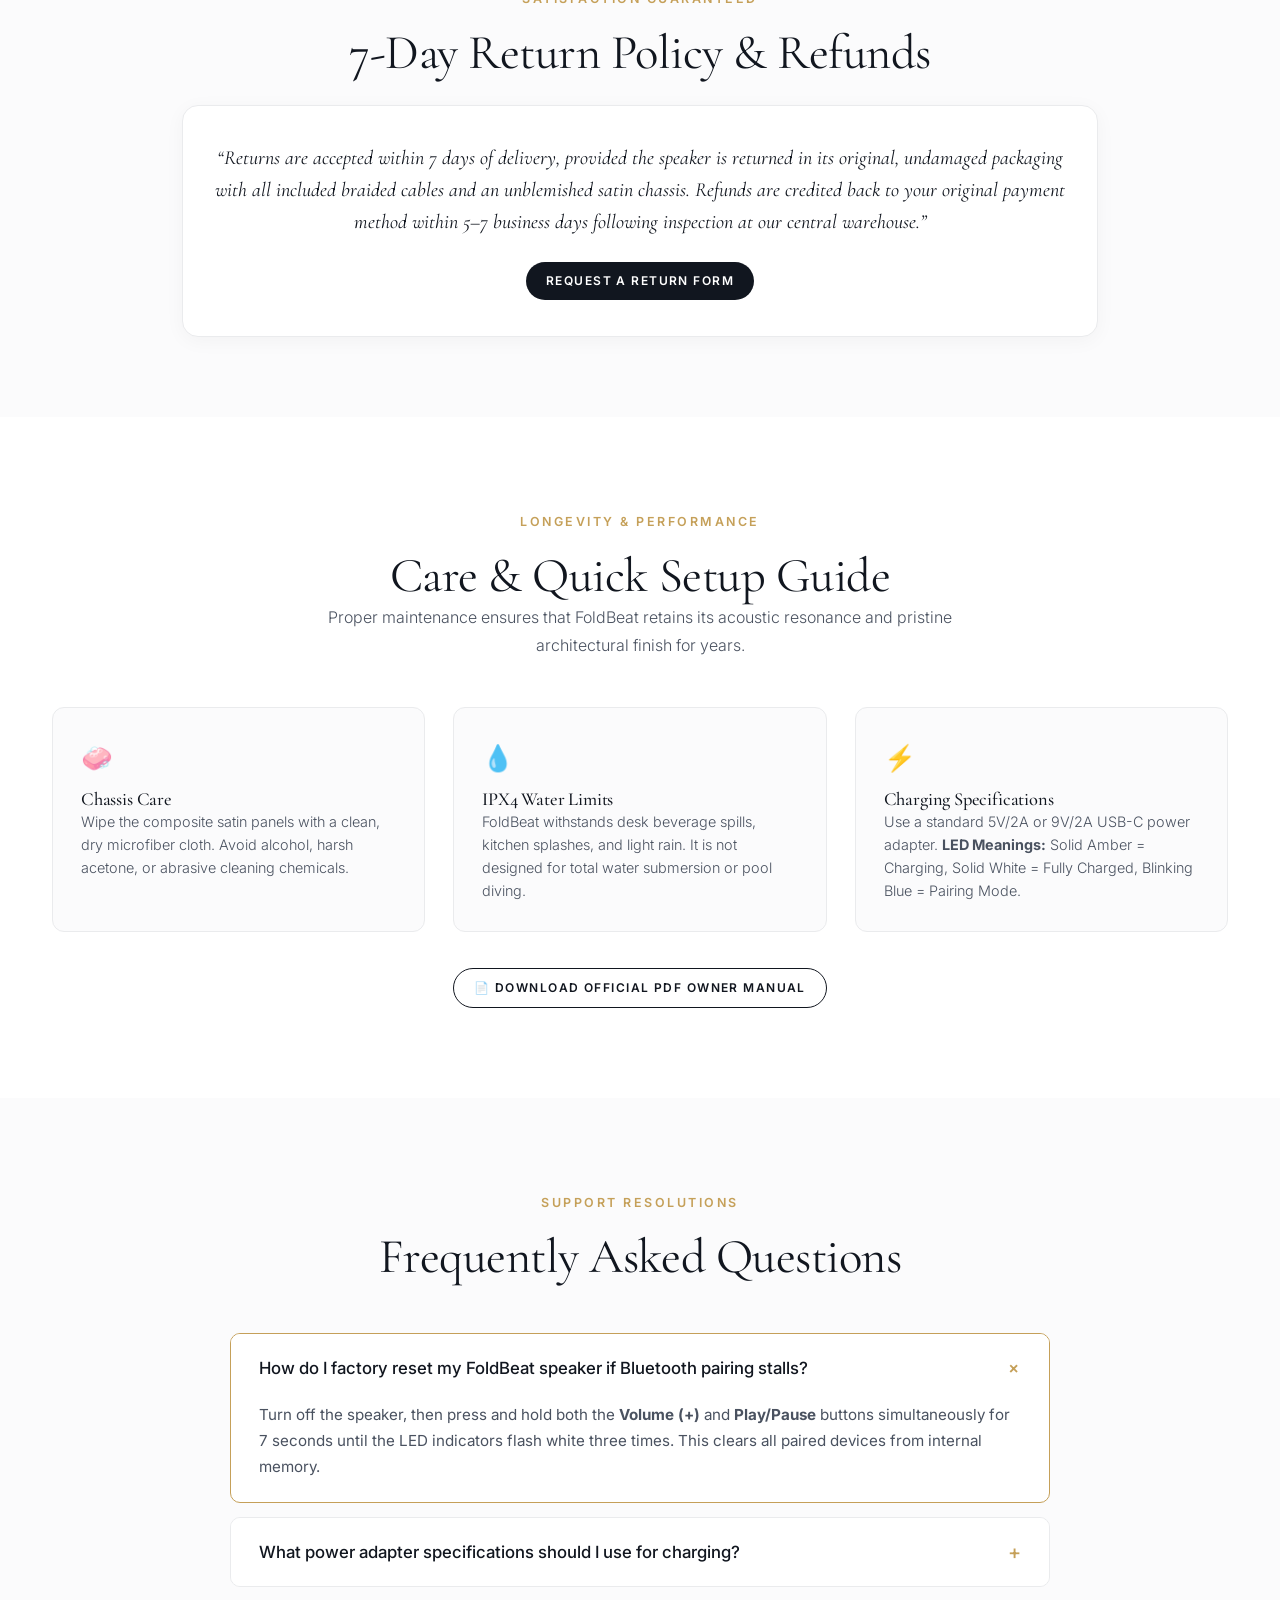
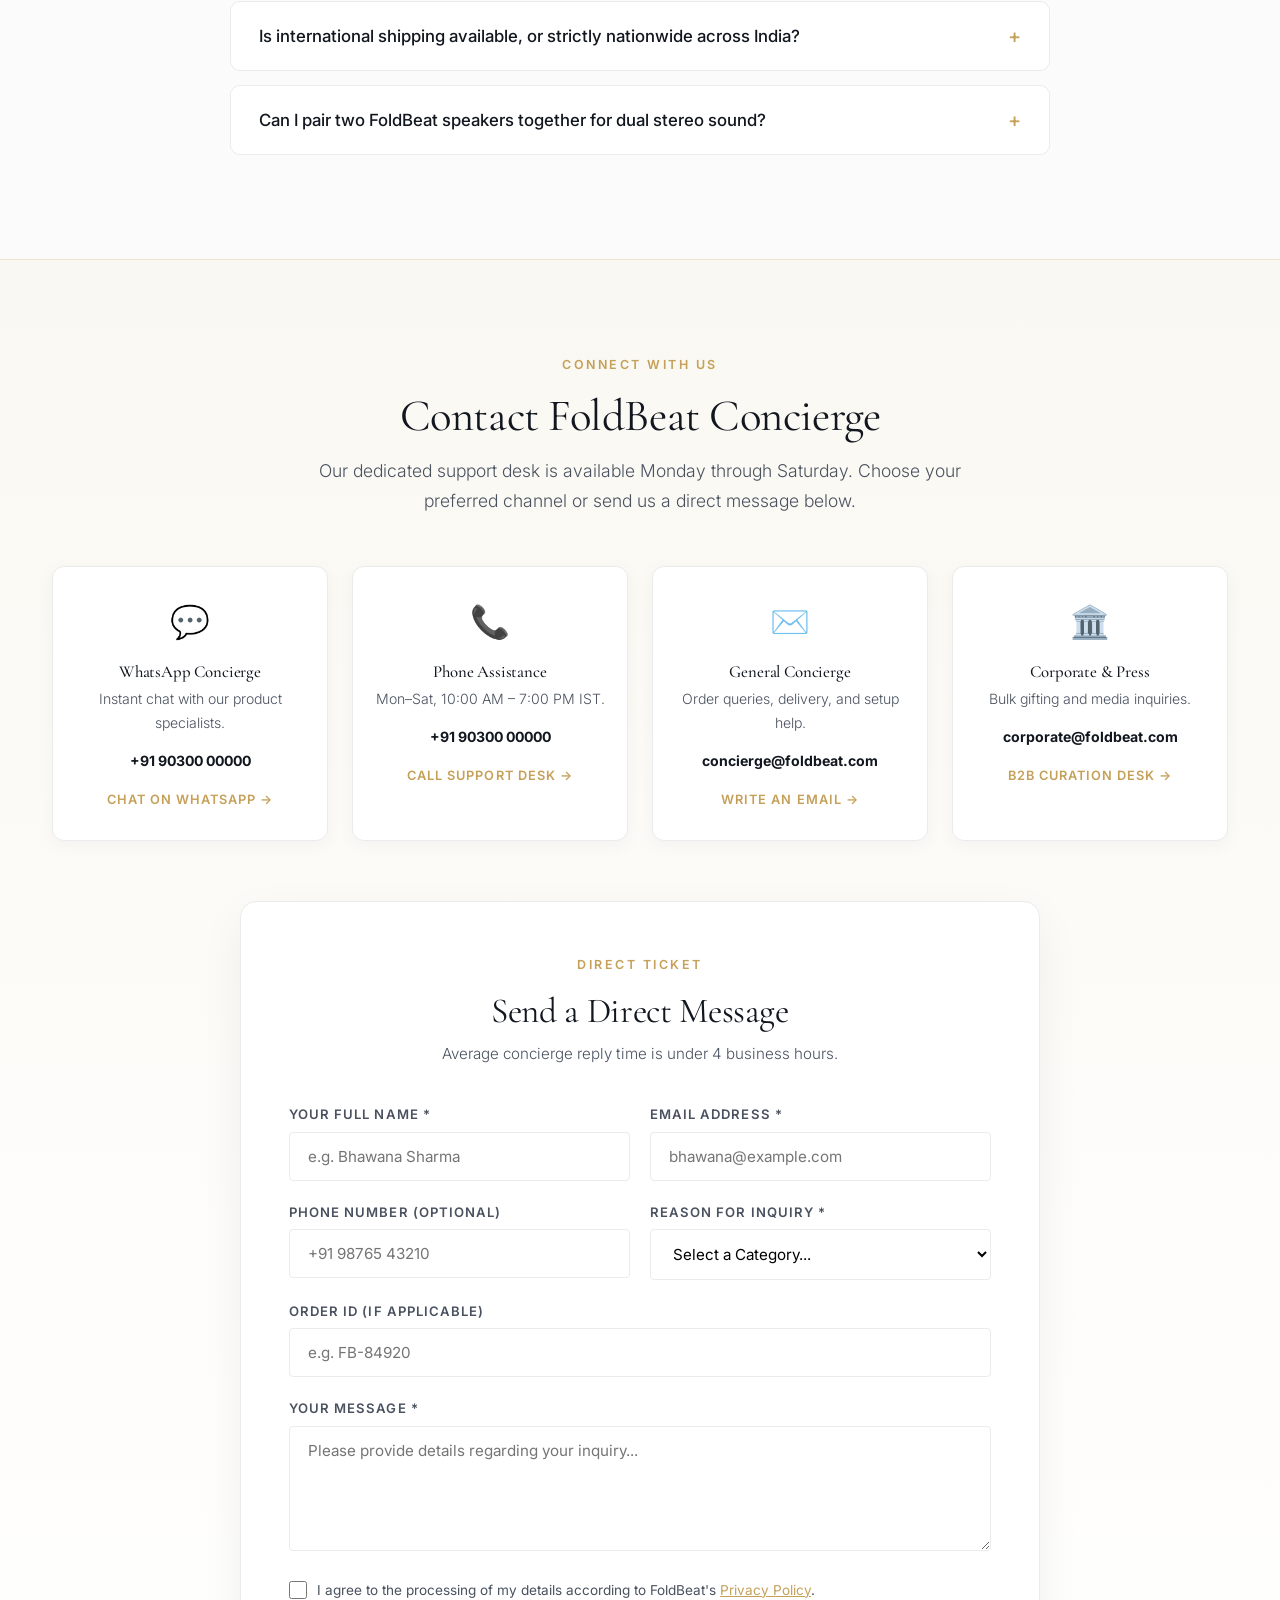
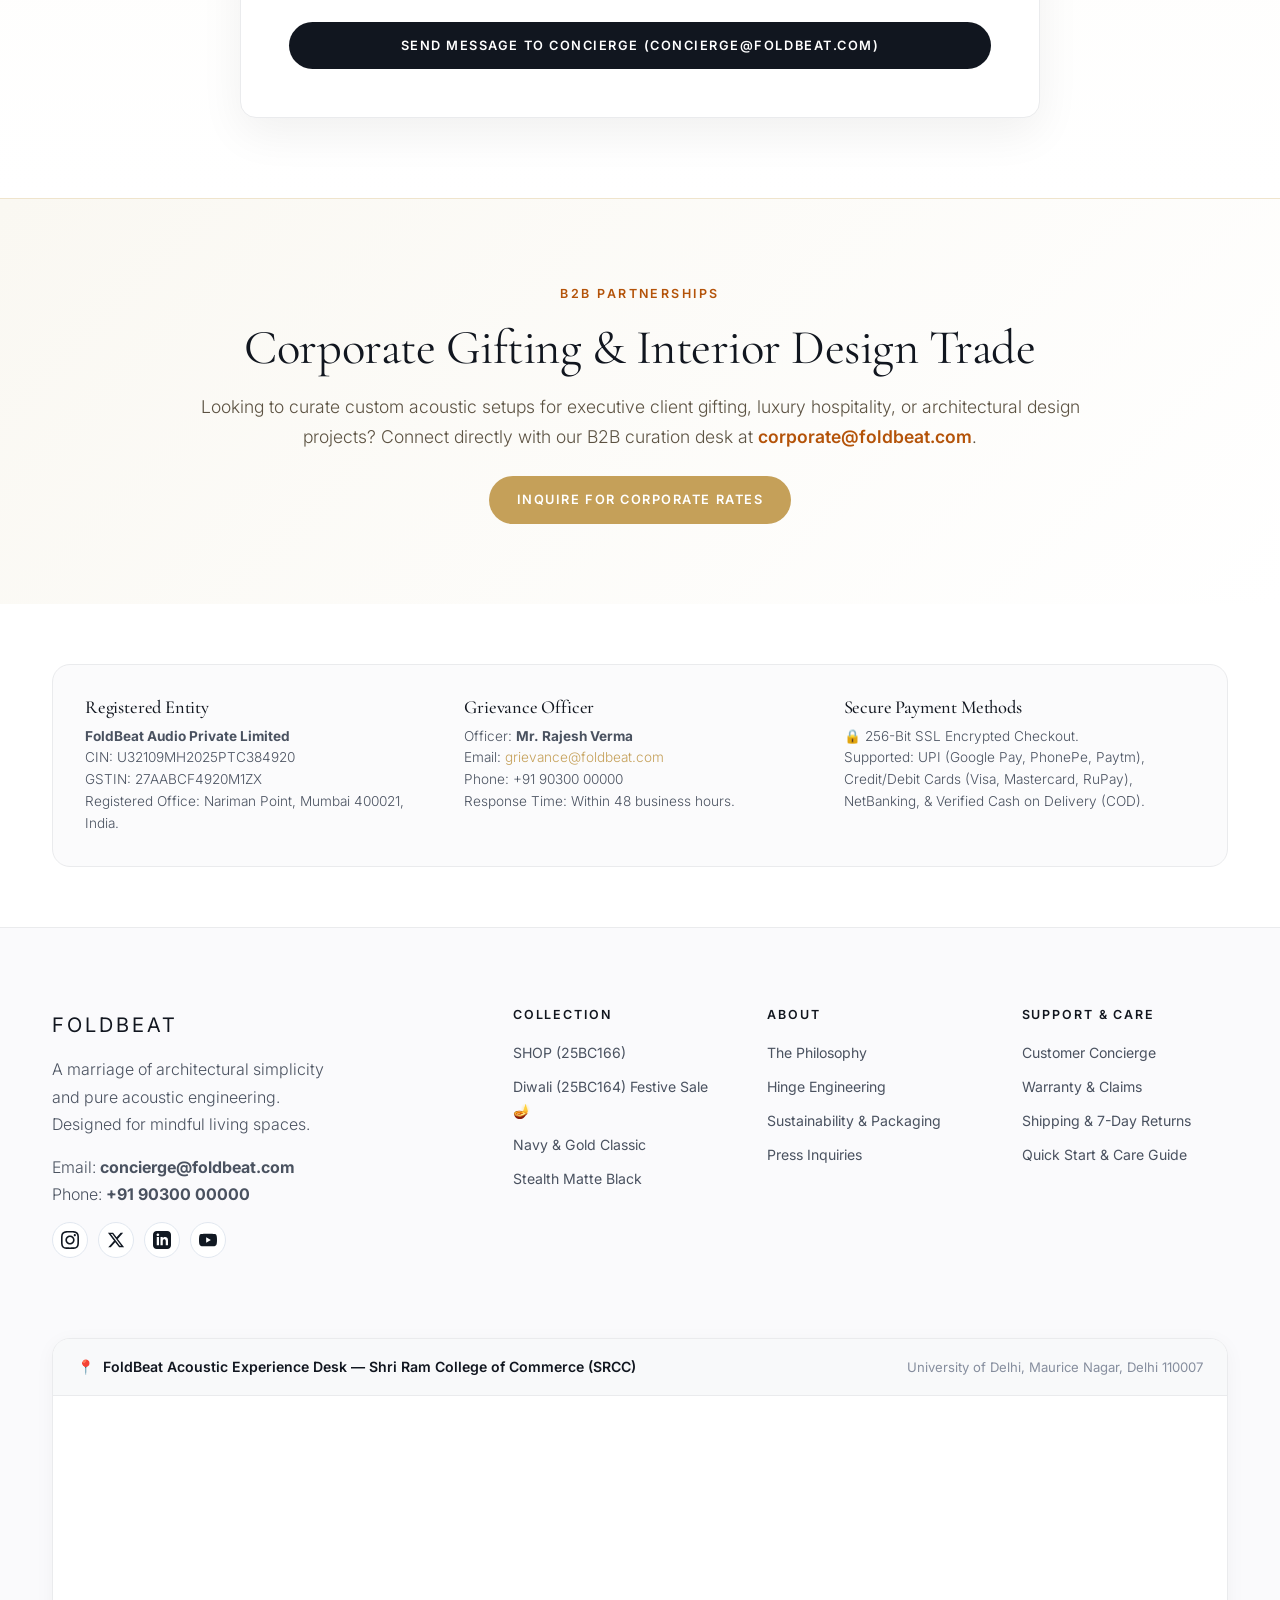
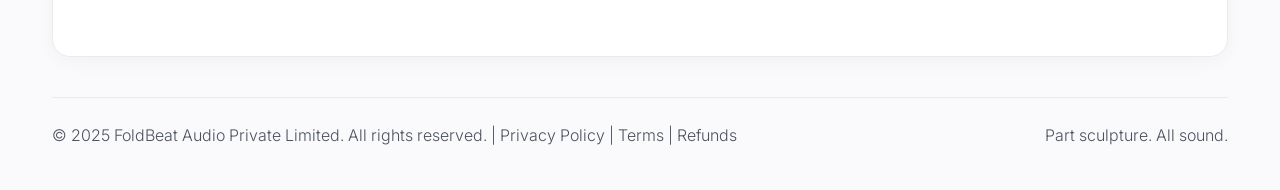
==== commit 64592946: "Fix navigation bar wrapping: enforce single line layout across all pages" ====
--- a/contact.html
+++ b/contact.html
@@ -322,6 +322,34 @@
   fill: currentColor !important;
 }
 
+
+/* Force header and nav to single line */
+.pantheone-header__inner {
+  display: flex !important;
+  align-items: center !important;
+  justify-content: space-between !important;
+  flex-wrap: nowrap !important;
+  gap: 16px !important;
+}
+.pantheone-nav {
+  display: flex !important;
+  align-items: center !important;
+  flex-wrap: nowrap !important;
+  gap: 20px !important;
+}
+.pantheone-nav a {
+  font-size: 0.78rem !important;
+  letter-spacing: 0.08em !important;
+  white-space: nowrap !important;
+}
+.header-actions {
+  flex-shrink: 0 !important;
+}
+.header-actions .btn-pantheone {
+  white-space: nowrap !important;
+  padding: 8px 18px !important;
+}
+
 </style>
 </head>
 <body>
--- a/css/styles.css
+++ b/css/styles.css
@@ -180,16 +180,26 @@
 }
 
 /* Main Navigation Menu across all 5 pages */
+.pantheone-header__inner {
+  display: flex;
+  align-items: center;
+  justify-content: space-between;
+  height: 80px;
+  gap: 20px;
+}
+
 .pantheone-nav {
   display: flex;
   align-items: center;
-  gap: 36px;
+  flex-wrap: nowrap;
+  gap: 22px;
 }
 .pantheone-nav a {
-  font-size: 0.82rem;
+  font-size: 0.78rem;
   font-weight: 500;
   text-transform: uppercase;
-  letter-spacing: 0.12em;
+  letter-spacing: 0.08em;
+  white-space: nowrap;
   color: var(--text-secondary);
   position: relative;
   padding-block: 4px;
@@ -223,7 +233,8 @@
 .header-actions {
   display: flex;
   align-items: center;
-  gap: 18px;
+  flex-shrink: 0;
+  gap: 12px;
 }
 
 /* Refined Pill Buttons */
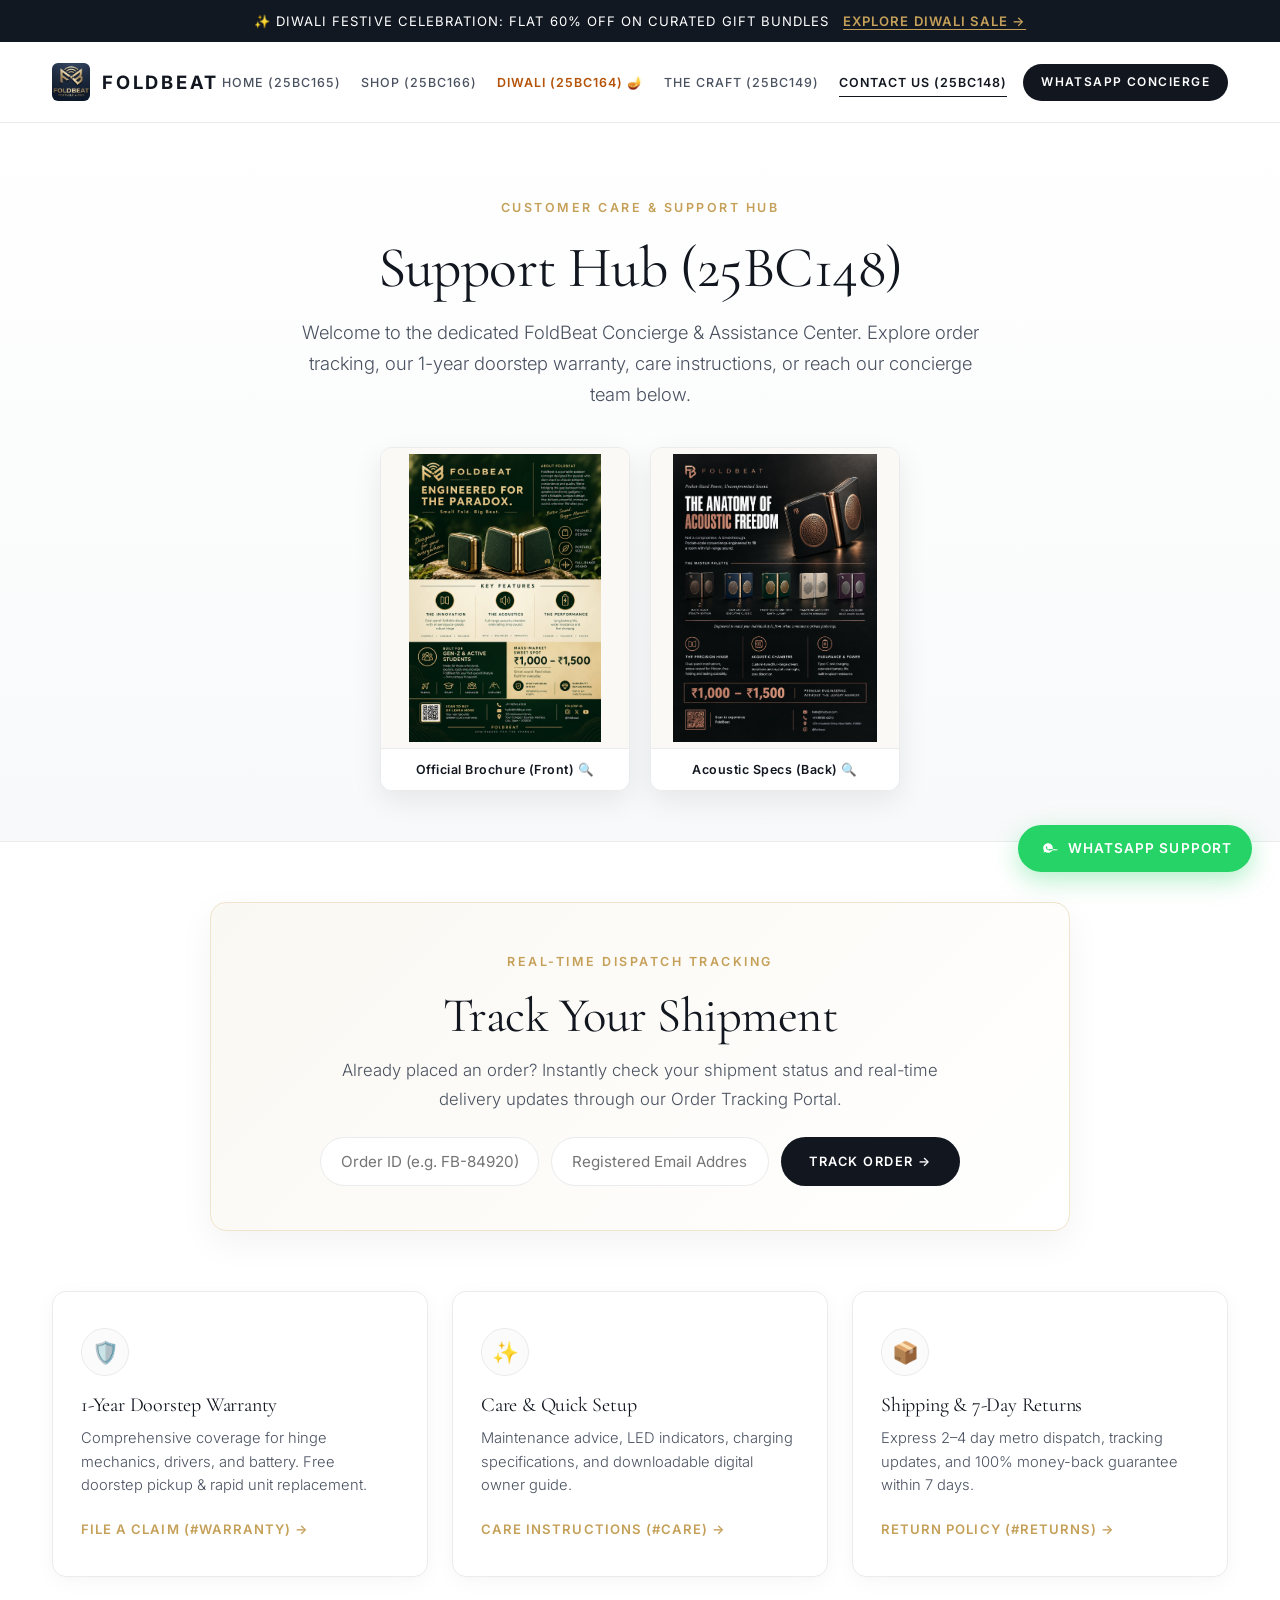
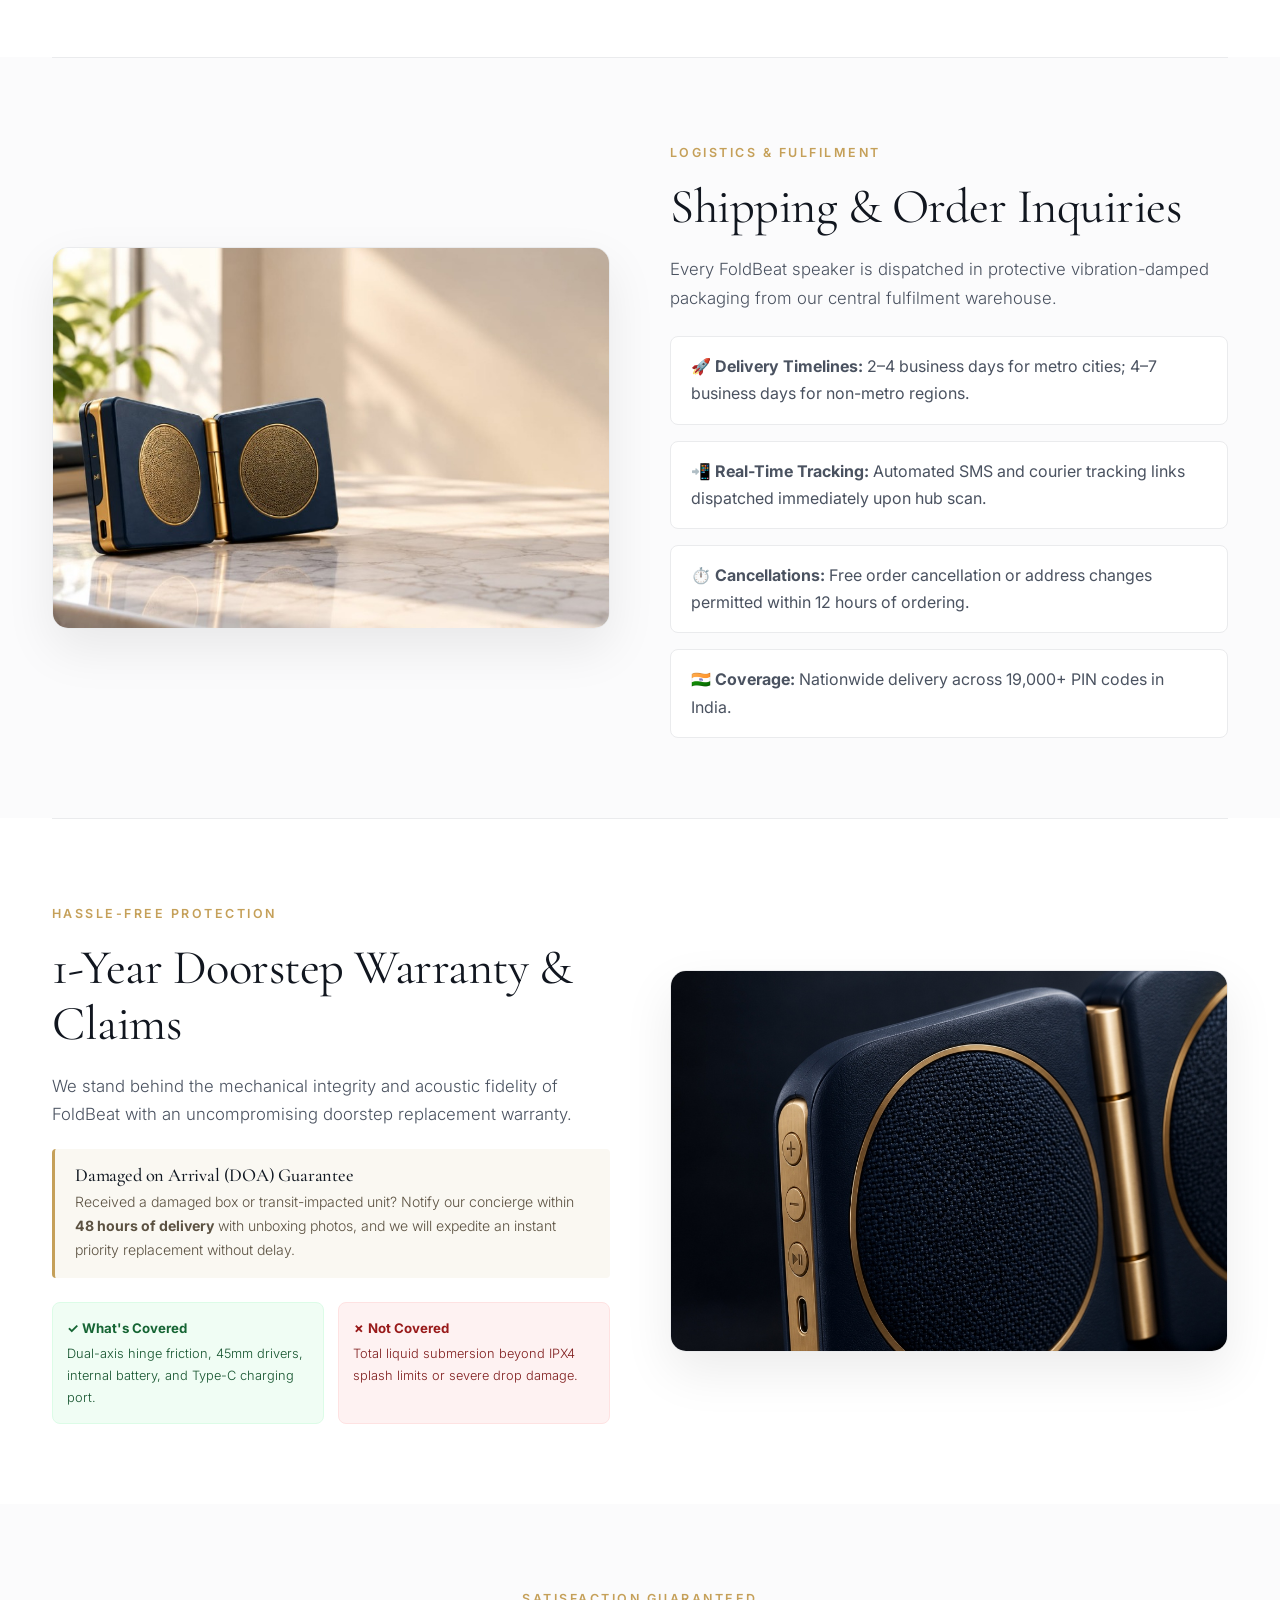
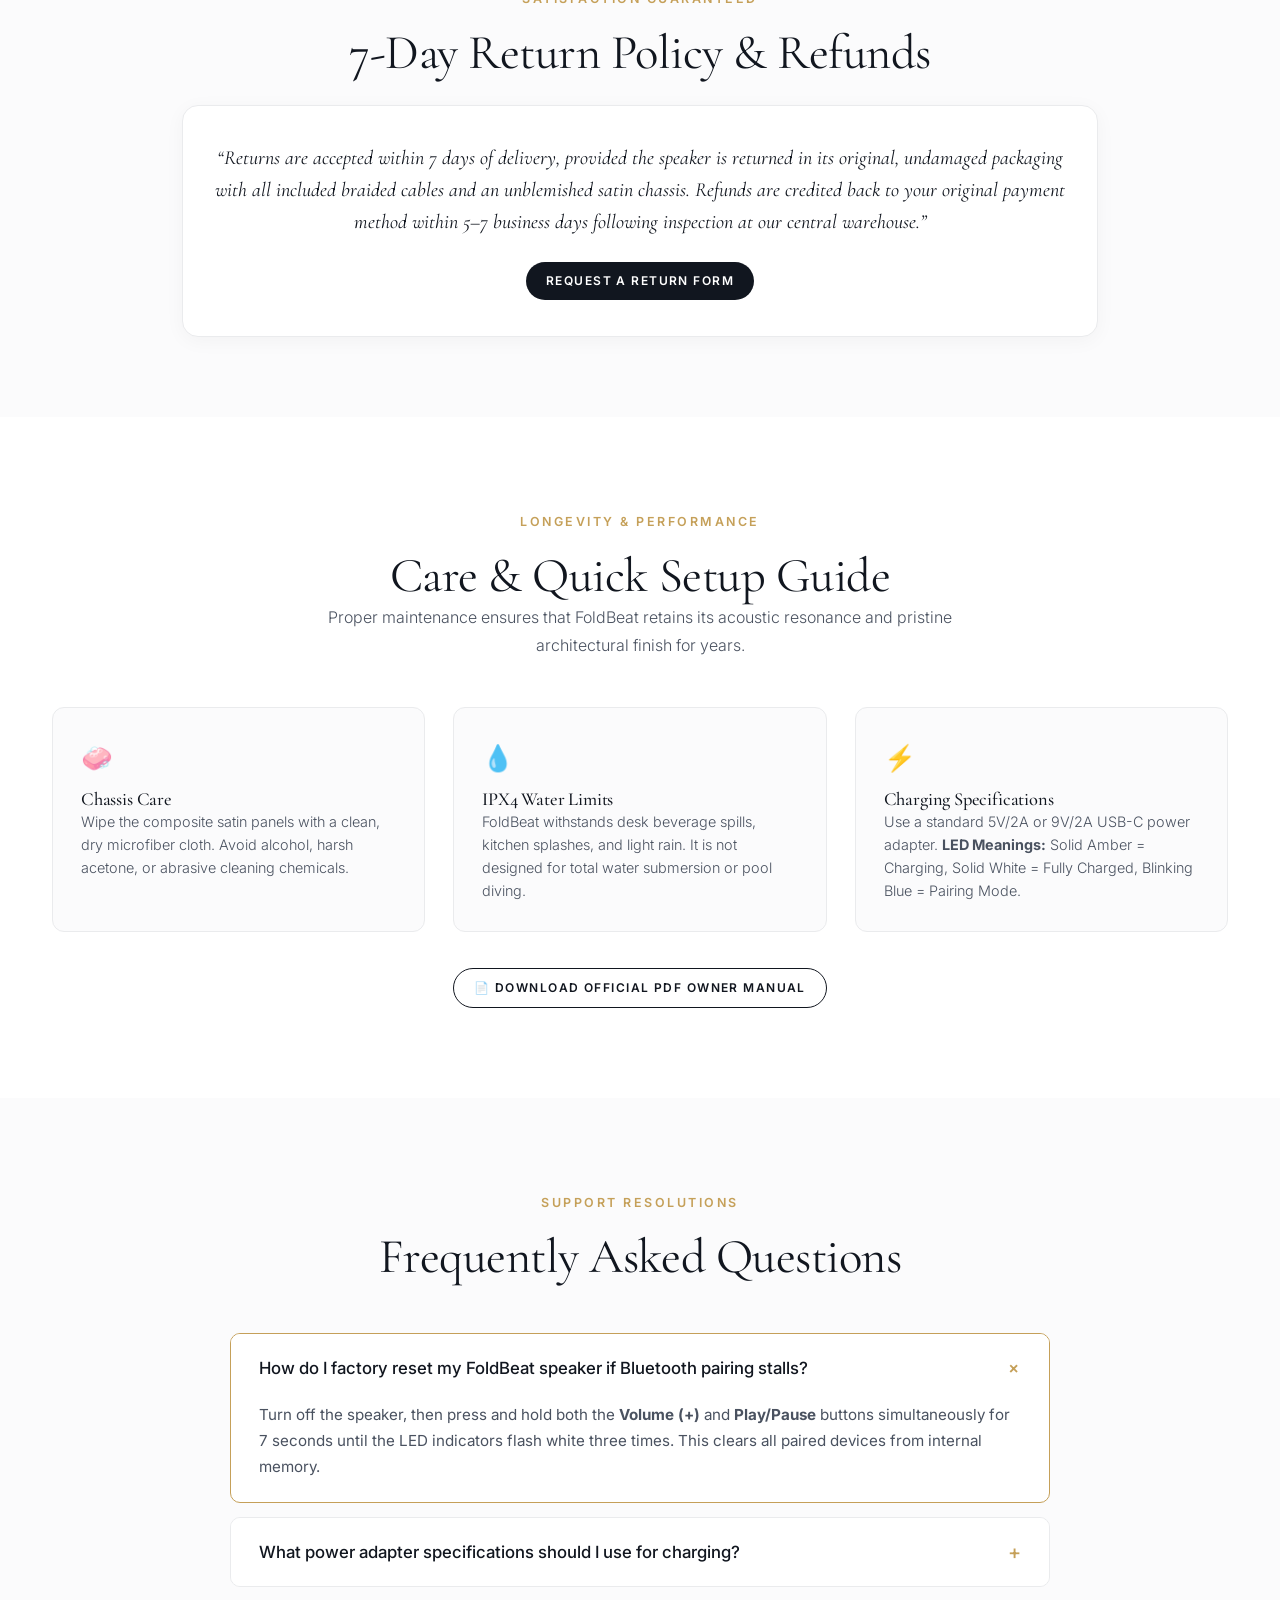
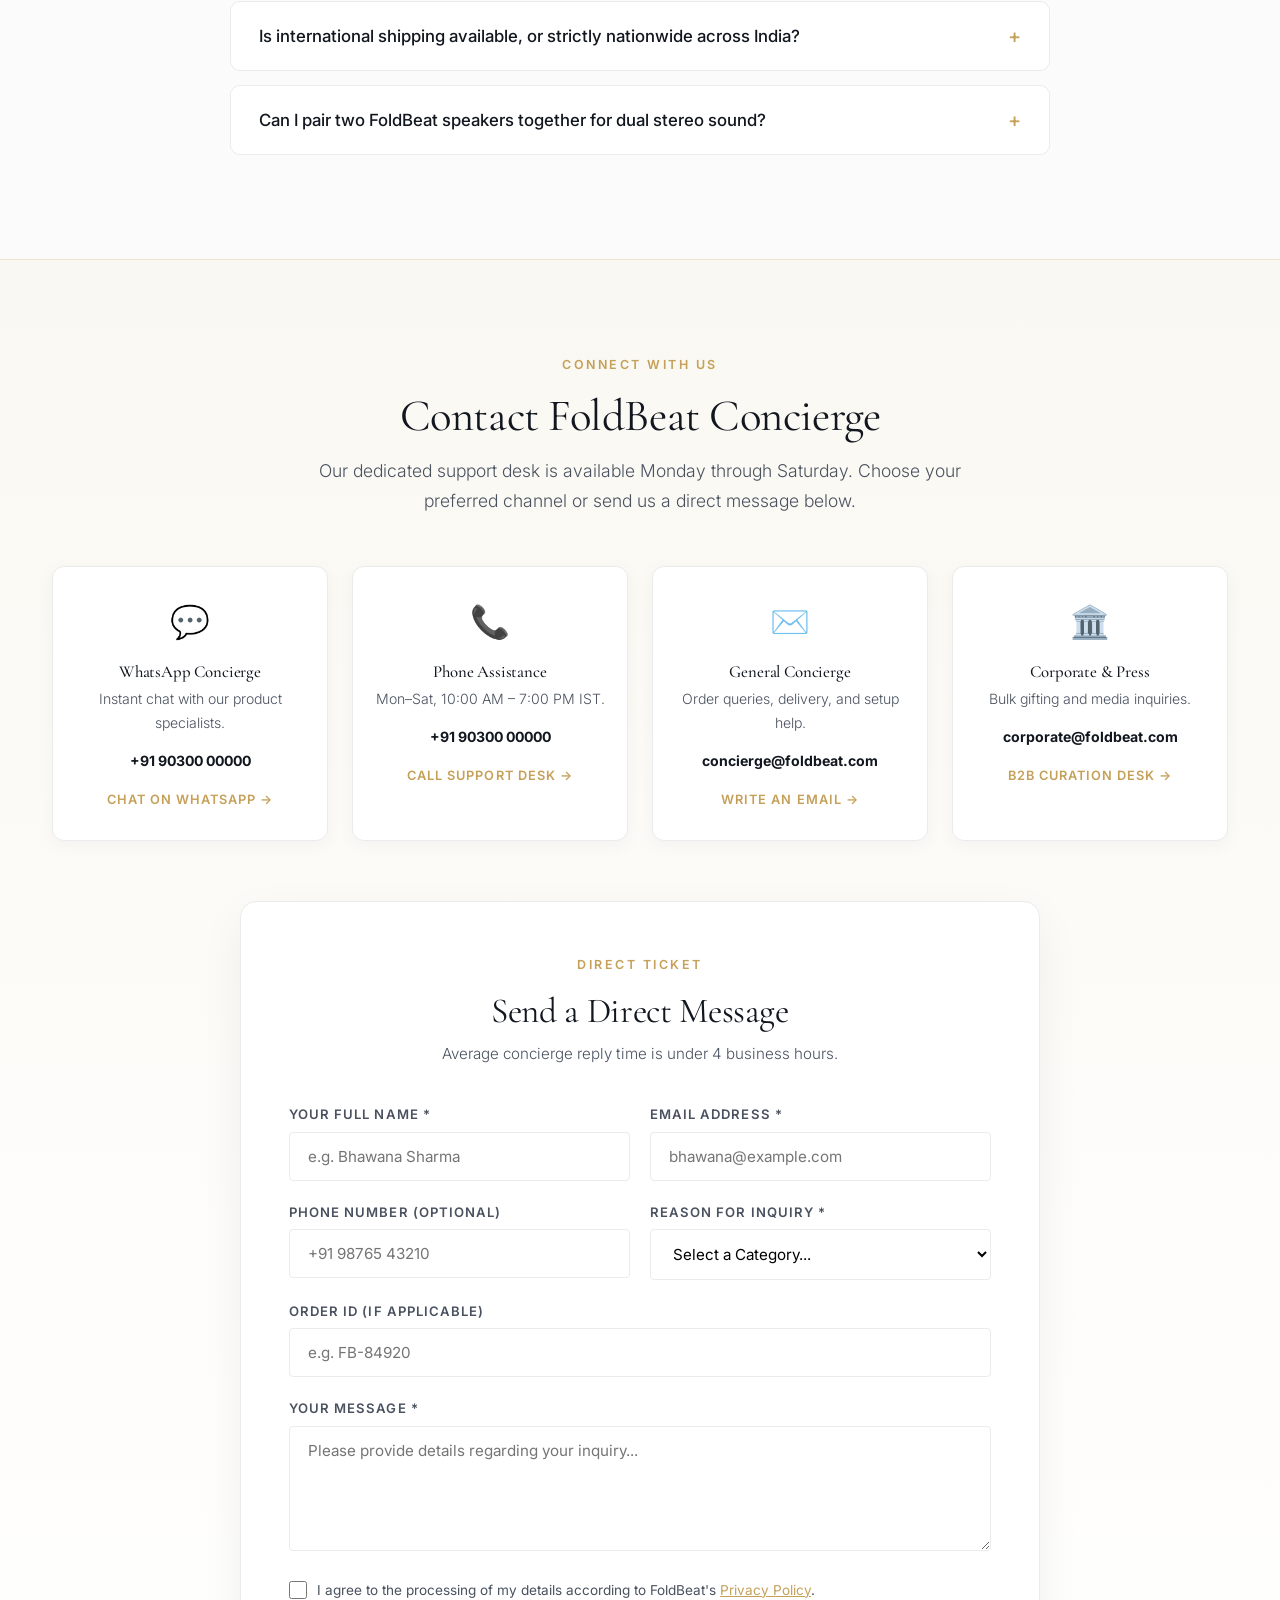
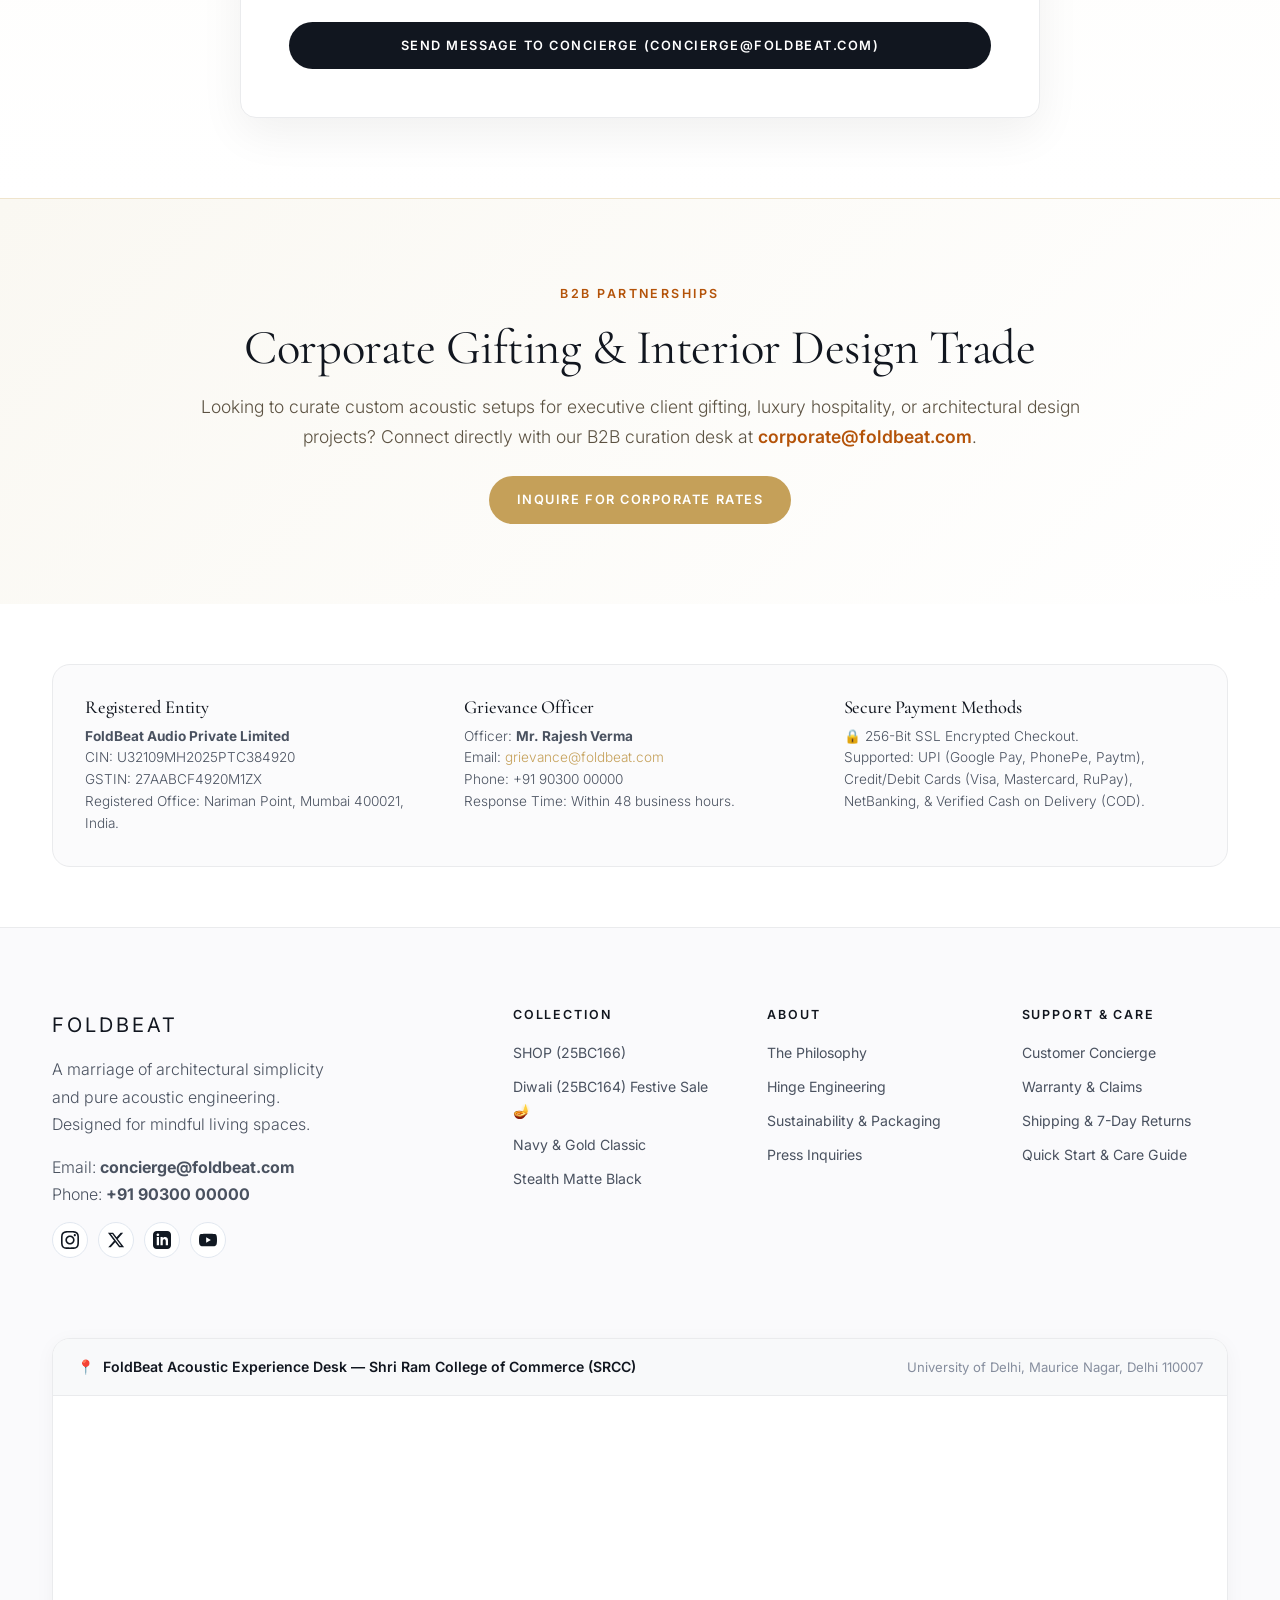
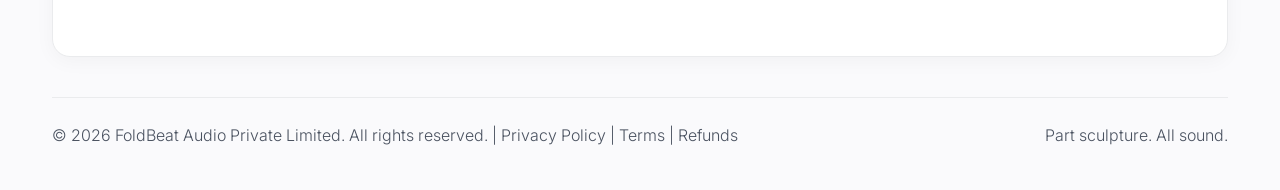
==== commit 8a69331f: "Update The Craft (25BC149): add Bhoomi pamphlets, sections 04-07, listening research block, and foot" ====
--- a/contact.html
+++ b/contact.html
@@ -372,7 +372,7 @@
         <a href="index.html">HOME (25BC165)</a>
         <a href="shop.html">SHOP (25BC166)</a>
         <a href="diwali-sale.html" class="nav-diwali-tag">Diwali (25BC164) 🪔</a>
-        <a href="story.html">The Craft</a>
+        <a href="story.html">The Craft (25BC149)</a>
         <a href="contact.html" class="active">Contact us (25BC148)</a>
       </nav>
 
@@ -812,16 +812,16 @@
 
           <!-- Social Media Icons -->
           <div class="footer-social-row">
-            <a href="https://instagram.com" target="_blank" rel="noopener" class="social-icon-btn" aria-label="Instagram">
+            <a href="https://instagram.com/foldbeat" target="_blank" rel="noopener" class="social-icon-btn" aria-label="Instagram">
               <svg viewBox="0 0 24 24" width="18" height="18" style="width:18px;height:18px;max-width:18px;max-height:18px;display:block;fill:currentColor;"><path d="M12 2.163c3.204 0 3.584.012 4.85.07 3.252.148 4.771 1.691 4.919 4.919.058 1.265.069 1.645.069 4.849 0 3.205-.012 3.584-.069 4.849-.149 3.225-1.664 4.771-4.919 4.919-1.266.058-1.644.07-4.85.07-3.204 0-3.584-.012-4.849-.07-3.26-.149-4.771-1.699-4.919-4.92-.058-1.265-.07-1.644-.07-4.849 0-3.204.013-3.583.07-4.849.149-3.227 1.664-4.771 4.919-4.919 1.266-.057 1.645-.069 4.849-.069zm0-2.163c-3.259 0-3.667.014-4.947.072-4.358.2-6.78 2.618-6.98 6.98-.059 1.281-.073 1.689-.073 4.948 0 3.259.014 3.668.072 4.948.2 4.358 2.618 6.78 6.98 6.98 1.281.058 1.689.072 4.948.072 3.259 0 3.668-.014 4.948-.072 4.354-.2 6.782-2.618 6.979-6.98.059-1.28.073-1.689.073-4.948 0-3.259-.014-3.667-.072-4.947-.196-4.354-2.617-6.78-6.979-6.98-1.281-.059-1.69-.073-4.949-.073zm0 5.838c-3.403 0-6.162 2.759-6.162 6.162s2.759 6.163 6.162 6.163 6.162-2.759 6.162-6.163c0-3.403-2.759-6.162-6.162-6.162zm0 10.162c-2.209 0-4-1.79-4-4 0-2.209 1.791-4 4-4s4 1.791 4 4c0 2.21-1.791 4-4 4zm6.406-11.845c-.796 0-1.441.645-1.441 1.44s.645 1.44 1.441 1.44c.795 0 1.439-.645 1.439-1.44s-.644-1.44-1.439-1.44z"/></svg>
             </a>
-            <a href="https://twitter.com" target="_blank" rel="noopener" class="social-icon-btn" aria-label="X / Twitter">
+            <a href="https://twitter.com/foldbeat" target="_blank" rel="noopener" class="social-icon-btn" aria-label="X / Twitter">
               <svg viewBox="0 0 24 24" width="18" height="18" style="width:18px;height:18px;max-width:18px;max-height:18px;display:block;fill:currentColor;"><path d="M18.244 2.25h3.308l-7.227 8.26 8.502 11.24H16.17l-5.214-6.817L4.99 21.75H1.68l7.73-8.835L1.254 2.25H8.08l4.713 6.231zm-1.161 17.52h1.833L7.084 4.126H5.117z"/></svg>
             </a>
-            <a href="https://linkedin.com" target="_blank" rel="noopener" class="social-icon-btn" aria-label="LinkedIn">
+            <a href="https://linkedin.com/company/foldbeat" target="_blank" rel="noopener" class="social-icon-btn" aria-label="LinkedIn">
               <svg viewBox="0 0 24 24" width="18" height="18" style="width:18px;height:18px;max-width:18px;max-height:18px;display:block;fill:currentColor;"><path d="M19 0h-14c-2.761 0-5 2.239-5 5v14c0 2.761 2.239 5 5 5h14c2.762 0 5-2.239 5-5v-14c0-2.761-2.238-5-5-5zm-11 19h-3v-11h3v11zm-1.5-12.268c-.966 0-1.75-.79-1.75-1.764s.784-1.764 1.75-1.764 1.75.79 1.75 1.764-.783 1.764-1.75 1.764zm13.5 12.268h-3v-5.604c0-3.368-4-3.113-4 0v5.604h-3v-11h3v1.765c1.396-2.586 7-2.777 7 2.476v6.759z"/></svg>
             </a>
-            <a href="https://youtube.com" target="_blank" rel="noopener" class="social-icon-btn" aria-label="YouTube">
+            <a href="https://youtube.com/@foldbeat" target="_blank" rel="noopener" class="social-icon-btn" aria-label="YouTube">
               <svg viewBox="0 0 24 24" width="18" height="18" style="width:18px;height:18px;max-width:18px;max-height:18px;display:block;fill:currentColor;"><path d="M23.498 6.186a3.016 3.016 0 0 0-2.122-2.136C19.505 3.545 12 3.545 12 3.545s-7.505 0-9.377.505A3.017 3.017 0 0 0 .502 6.186C0 8.07 0 12 0 12s0 3.93.502 5.814a3.016 3.016 0 0 0 2.122 2.136c1.871.505 9.376.505 9.376.505s7.505 0 9.377-.505a3.015 3.015 0 0 0 2.122-2.136C24 15.93 24 12 24 12s0-3.93-.502-5.814zM9.545 15.568V8.432L15.818 12l-6.273 3.568z"/></svg>
             </a>
           </div>
@@ -877,7 +877,7 @@
       </div>
 
       <div class="footer-bottom-bar">
-        <p>&copy; 2025 FoldBeat Audio Private Limited. All rights reserved. | <a href="contact.html#trust">Privacy Policy</a> | <a href="contact.html#trust">Terms</a> | <a href="contact.html#returns">Refunds</a></p>
+        <p>&copy; 2026 FoldBeat Audio Private Limited. All rights reserved. | <a href="contact.html#trust">Privacy Policy</a> | <a href="contact.html#trust">Terms</a> | <a href="contact.html#returns">Refunds</a></p>
         <p>Part sculpture. All sound.</p>
       </div>
     </div>
--- a/css/styles.css
+++ b/css/styles.css
@@ -790,6 +790,7 @@
 }
 .carousel-track-wrapper {
   overflow: hidden;
+  position: relative;
   border-radius: var(--radius-lg);
   box-shadow: 0 20px 60px rgba(0, 0, 0, 0.08);
   border: 1px solid var(--border-light);
@@ -799,10 +800,15 @@
   display: flex;
   transition: transform 0.6s cubic-bezier(0.22, 1, 0.36, 1);
   will-change: transform;
+  width: 100%;
 }
 .carousel-slide {
+  flex: 0 0 100%;
+  width: 100%;
   min-width: 100%;
+  max-width: 100%;
   position: relative;
+  box-sizing: border-box;
 }
 .carousel-slide img {
   width: 100%;
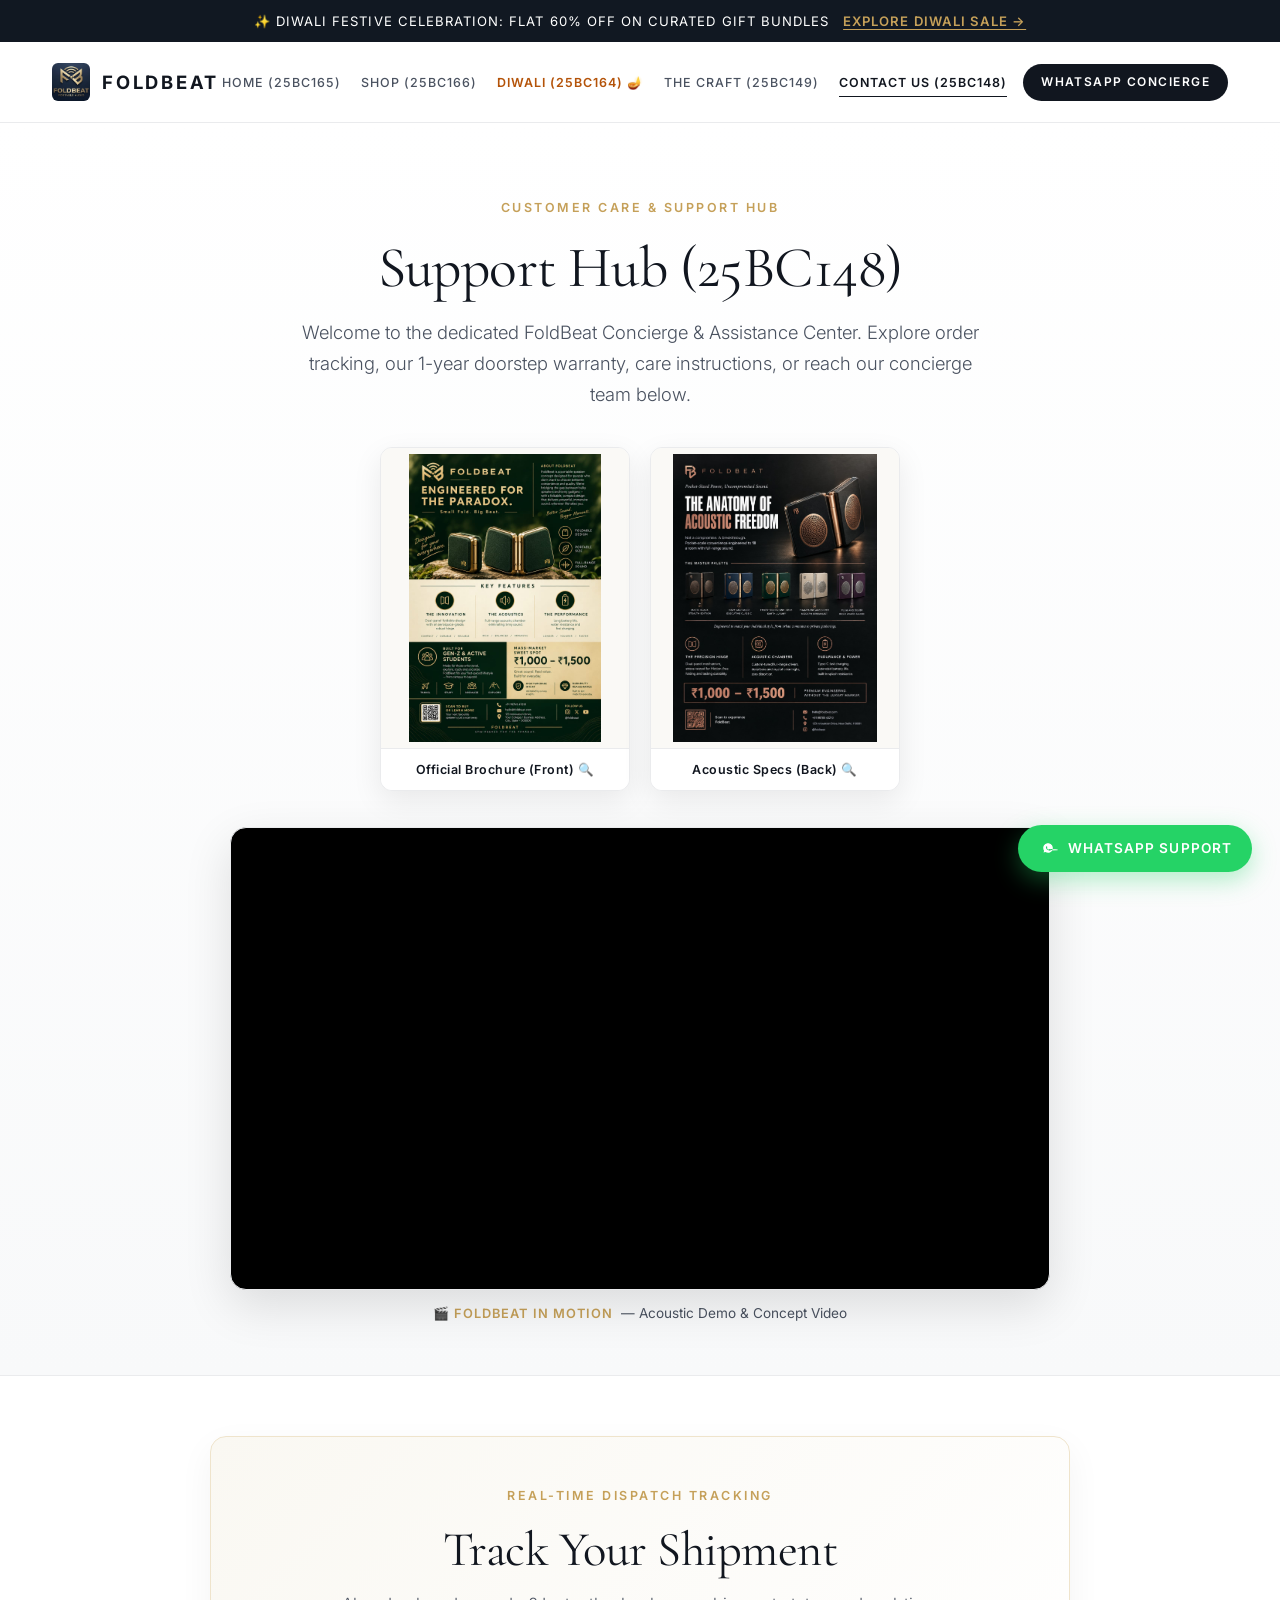
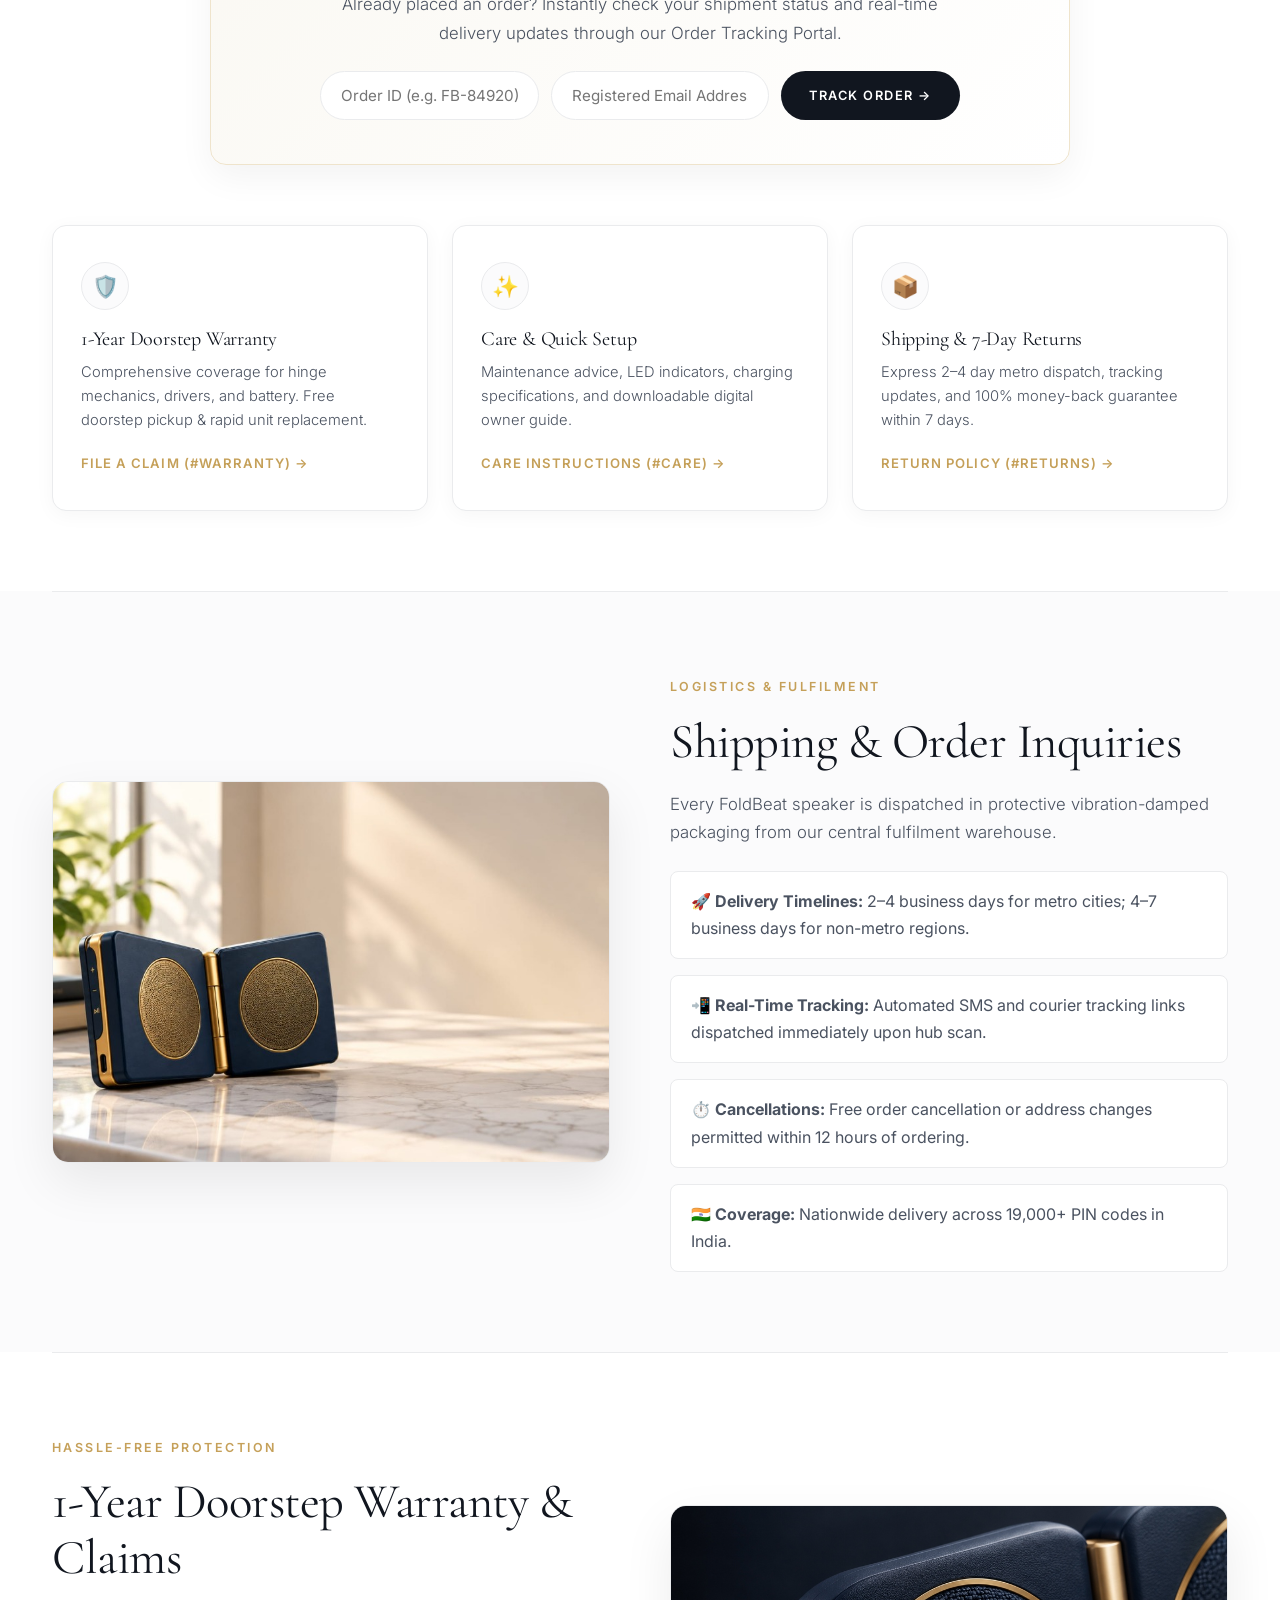
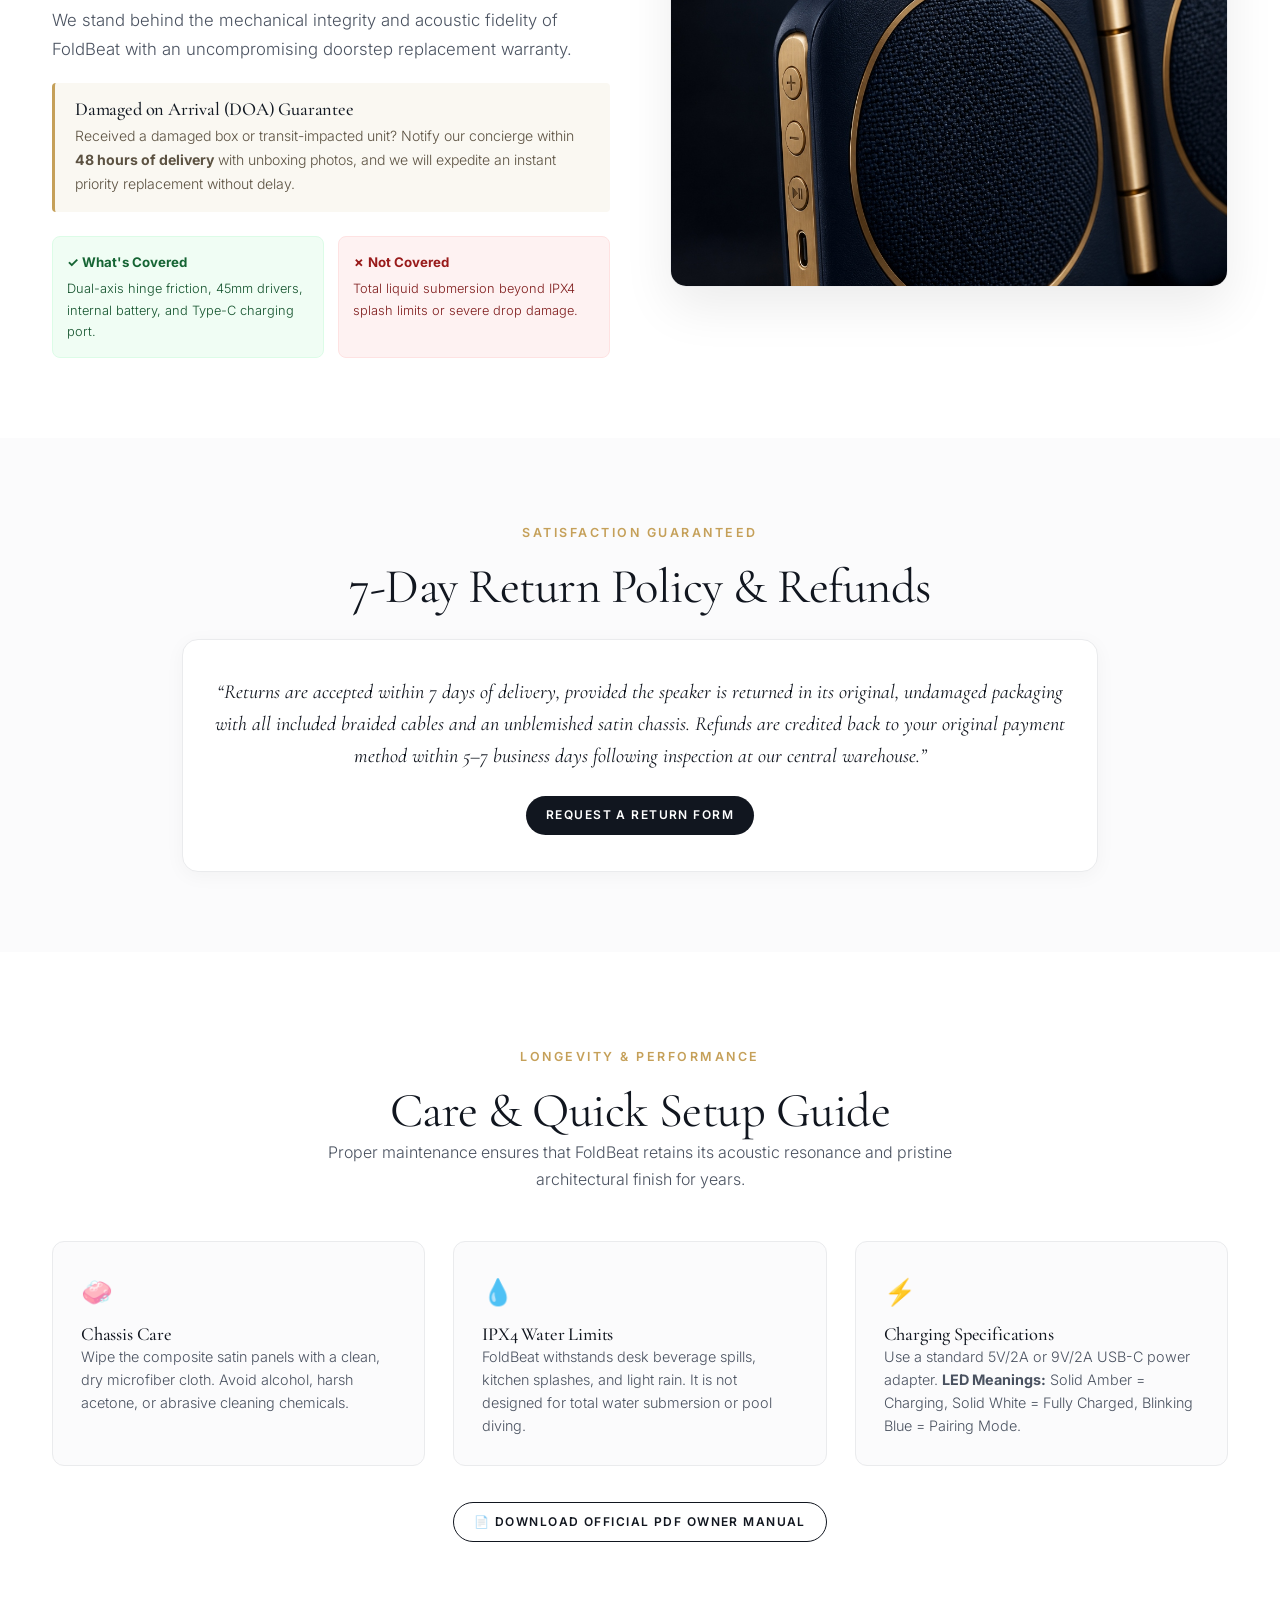
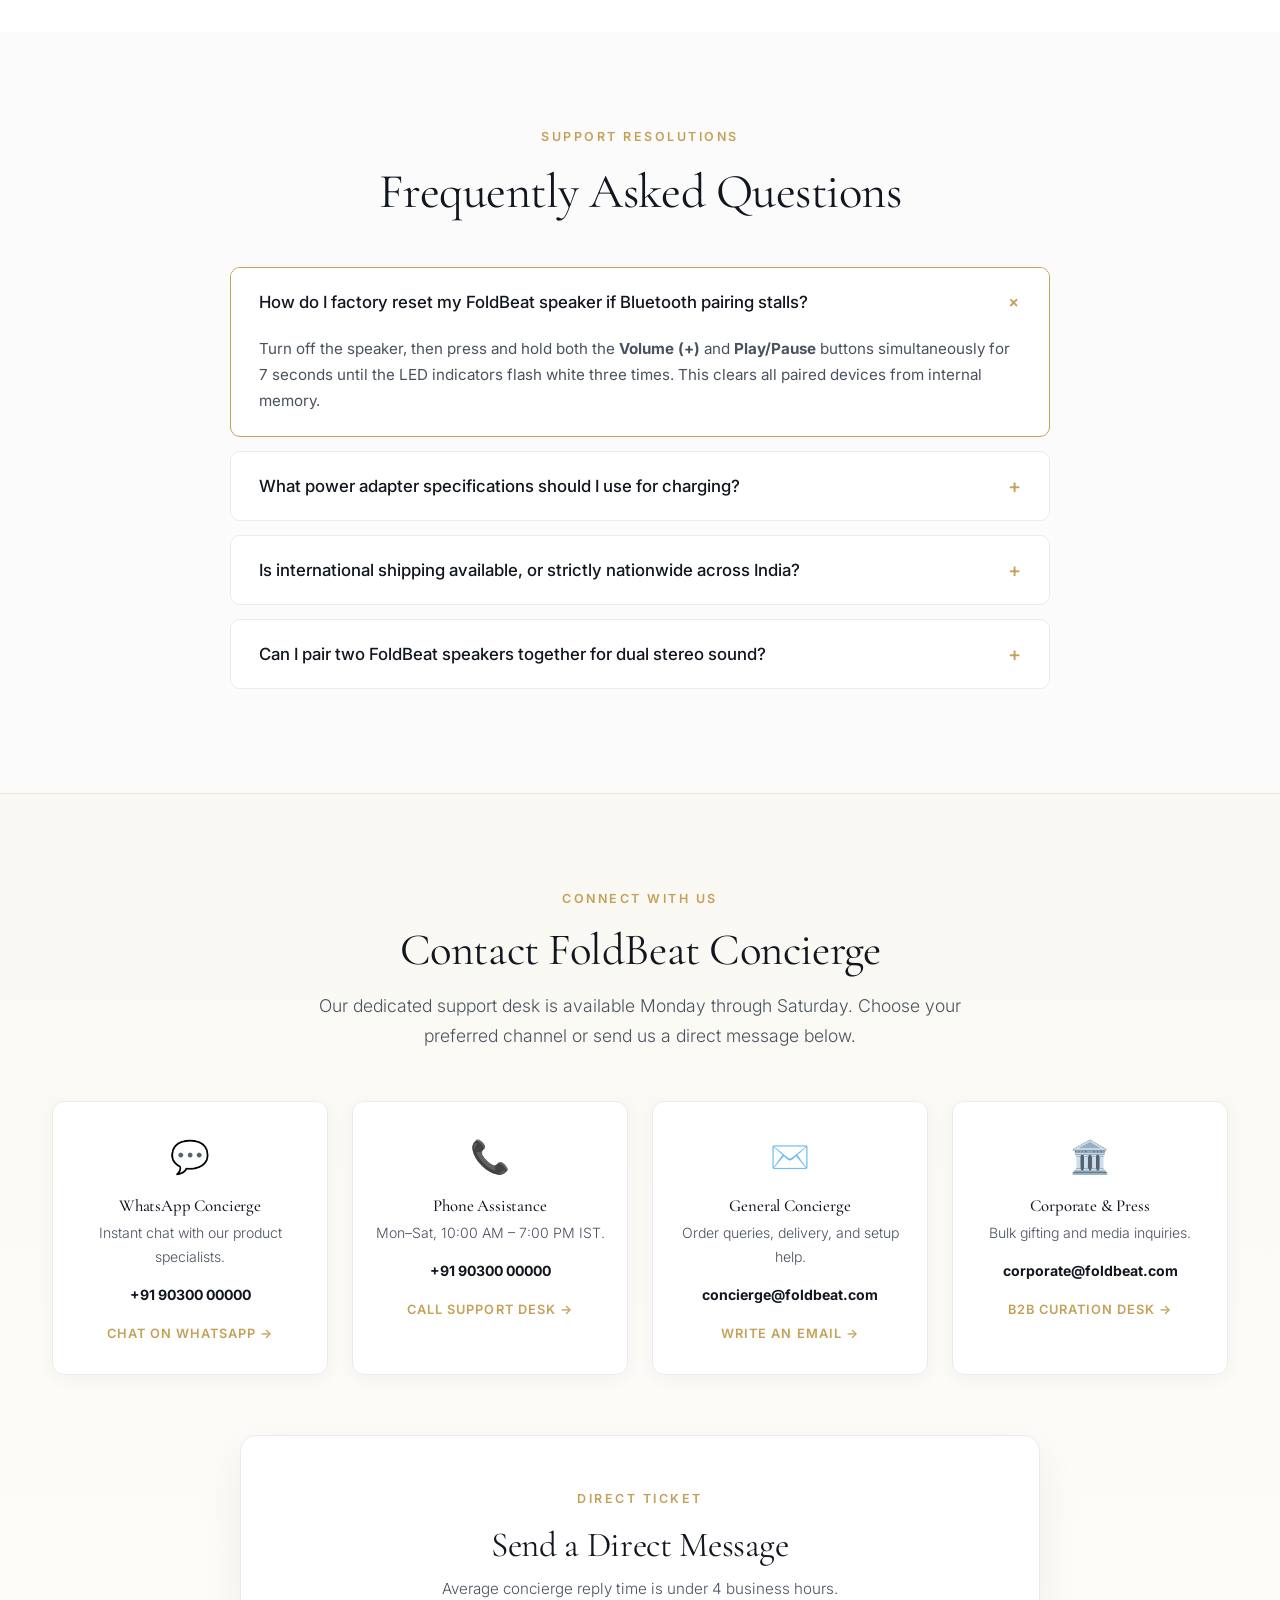
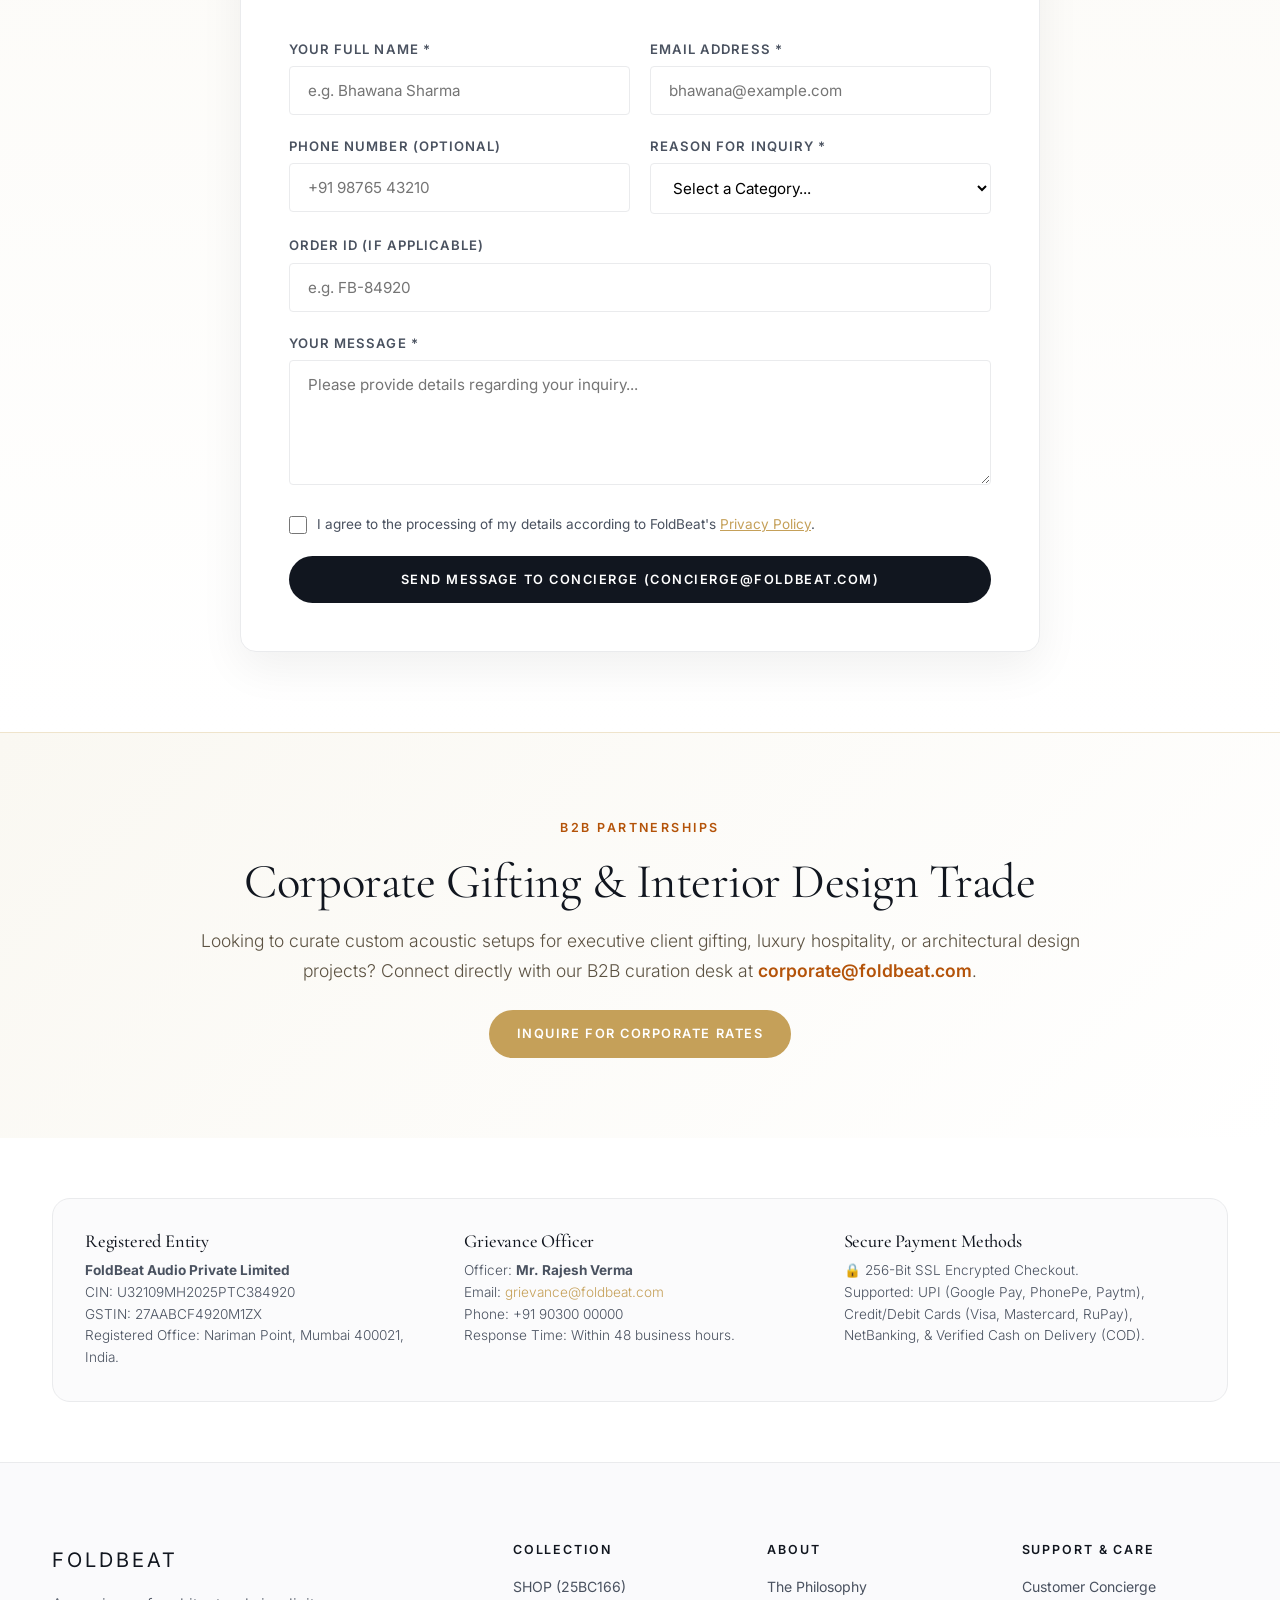
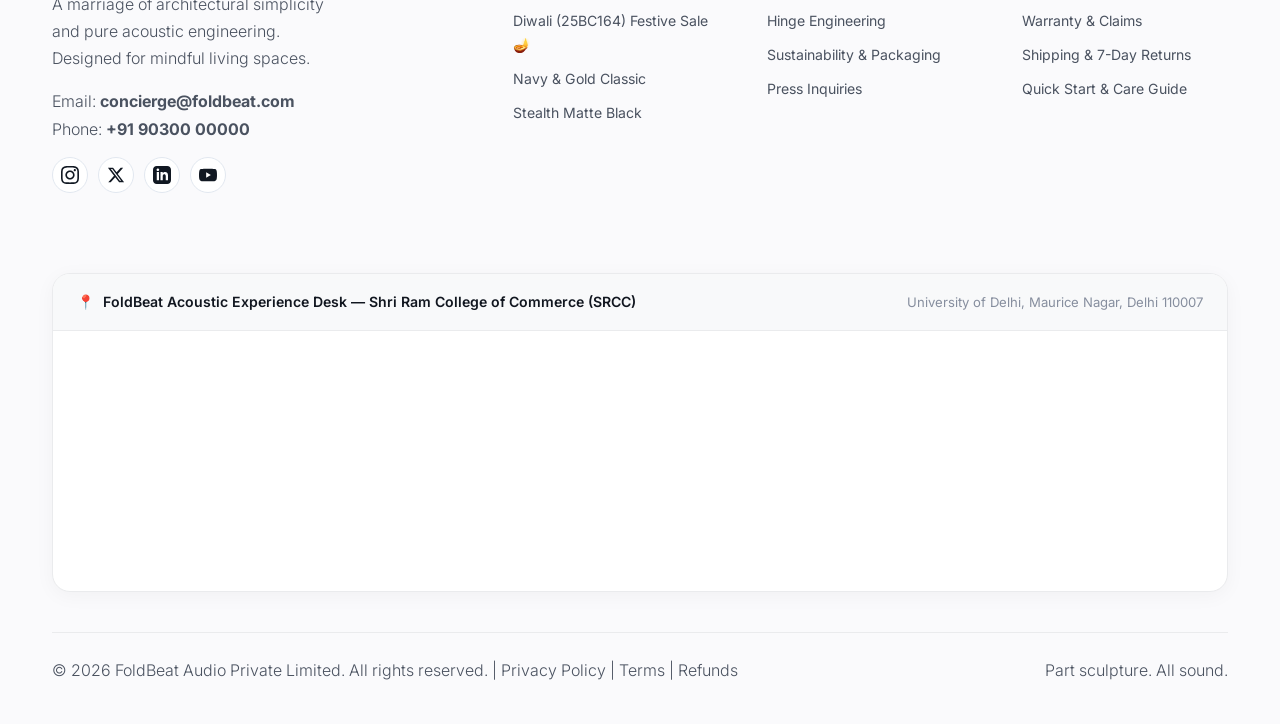
==== commit e91b15c8: "Embed official video across all pages below the pamphlet showcases" ====
--- a/contact.html
+++ b/contact.html
@@ -409,6 +409,23 @@
             <div class="brochure-badge">Acoustic Specs (Back) 🔍</div>
           </div>
         </div>
+
+        <!-- Video Showcase Section -->
+        <div class="home-video-wrapper" style="max-width: 820px; margin: 36px auto 0;">
+          <div style="position: relative; width: 100%; padding-top: 56.25%; border-radius: 16px; overflow: hidden; box-shadow: 0 16px 48px rgba(0, 0, 0, 0.12); border: 1px solid var(--border-light); background: #000000;">
+            <iframe 
+              src="https://drive.google.com/file/d/1m2CRYtTTmMOgORzGthVFdzrBPZAv3Eev/preview" 
+              style="position: absolute; top: 0; left: 0; width: 100%; height: 100%; border: none;" 
+              allow="autoplay; encrypted-media; fullscreen" 
+              allowfullscreen 
+              title="FoldBeat Official Product Video">
+            </iframe>
+          </div>
+          <div style="margin-top: 12px; display: flex; justify-content: center; align-items: center; gap: 8px;">
+            <span style="font-size: 0.8rem; font-weight: 600; text-transform: uppercase; letter-spacing: 0.08em; color: var(--accent-gold);">🎬 FoldBeat in Motion</span>
+            <span style="color: var(--text-secondary); font-size: 0.85rem;">— Acoustic Demo & Concept Video</span>
+          </div>
+        </div>
       </div>
     </section>
 
